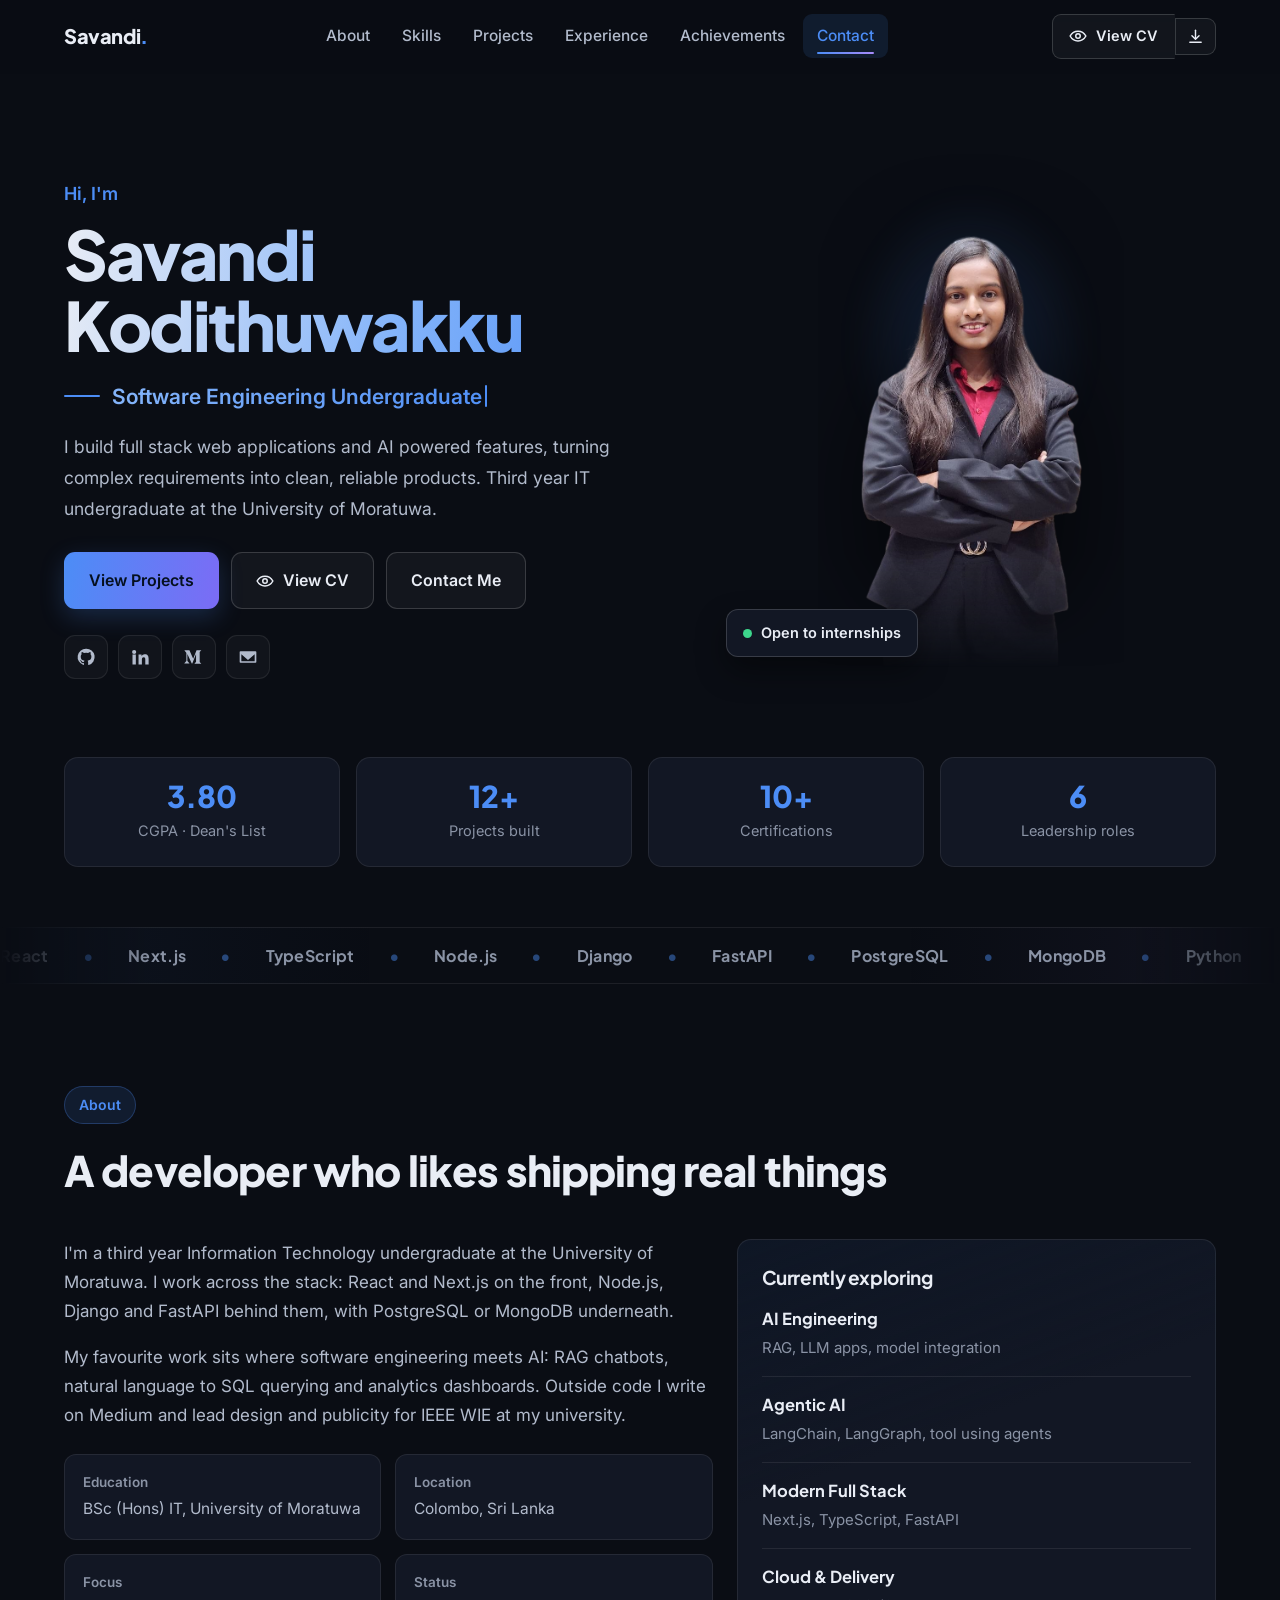
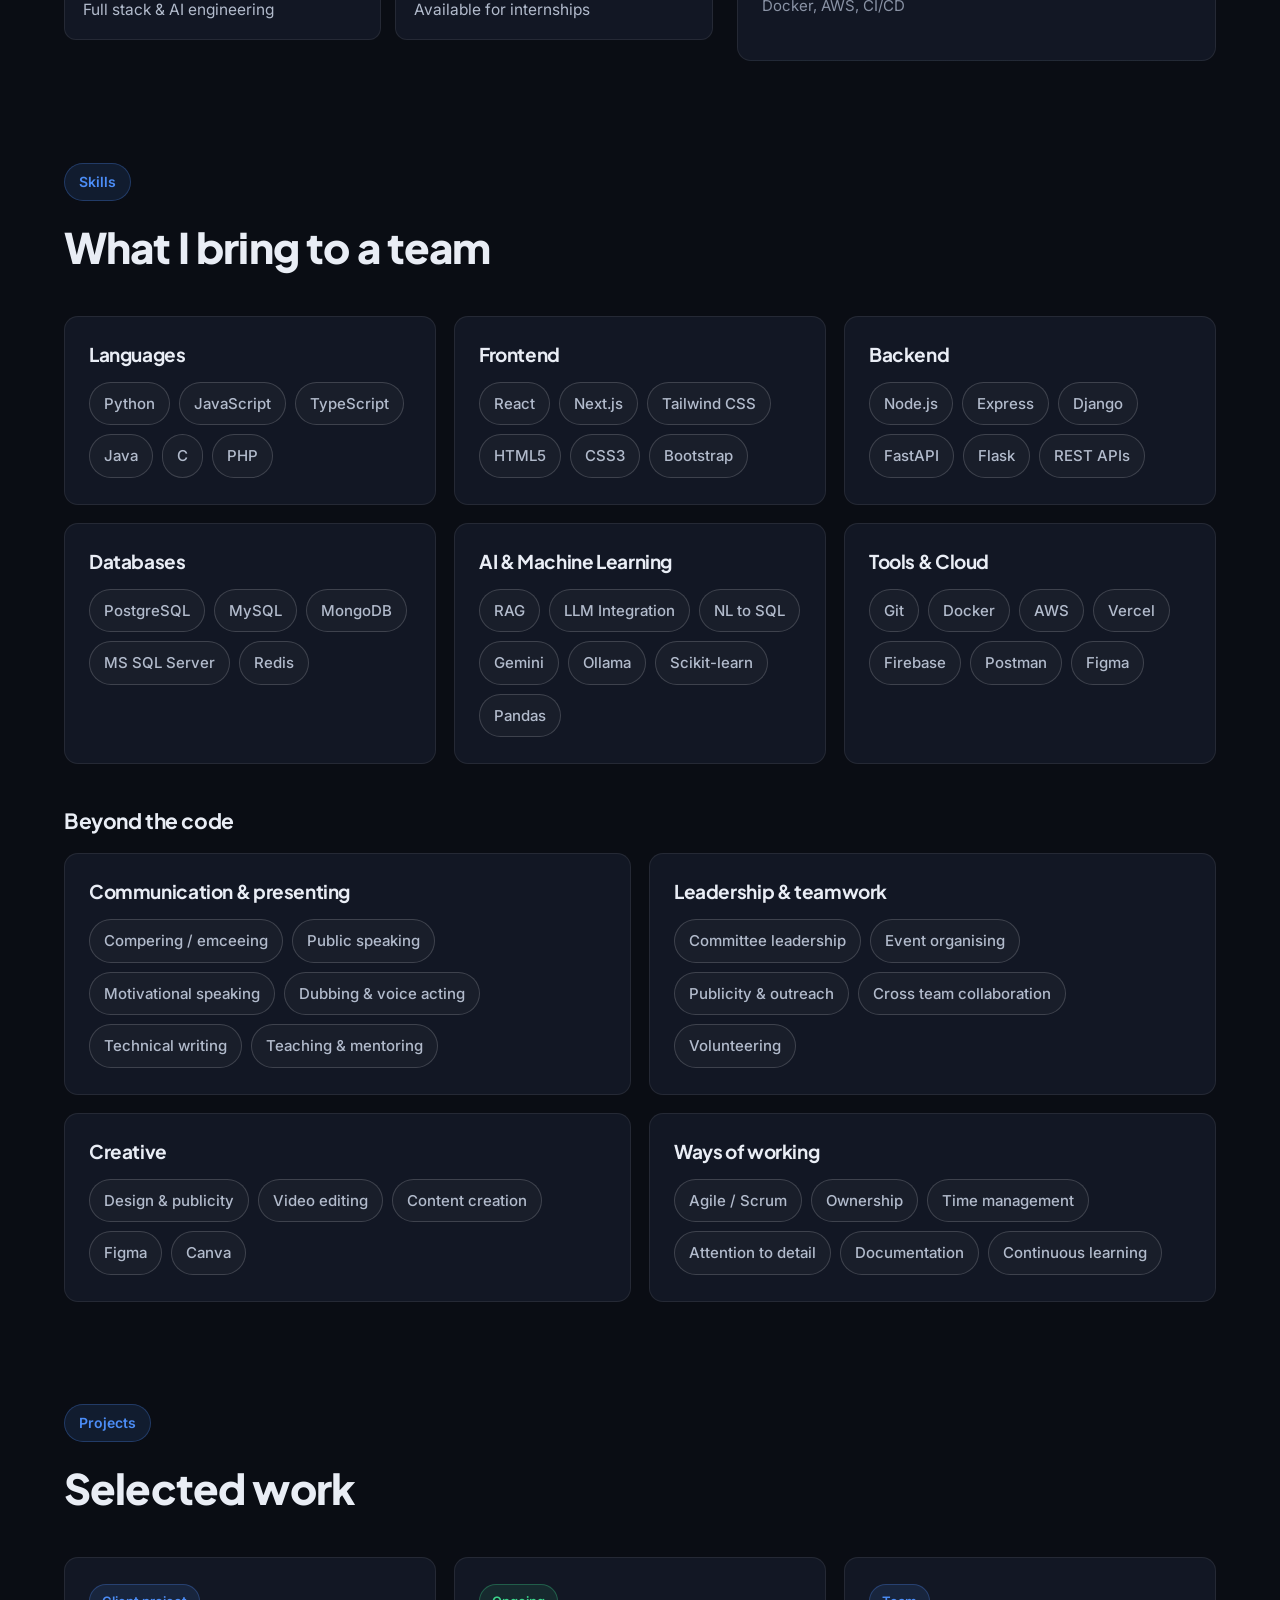
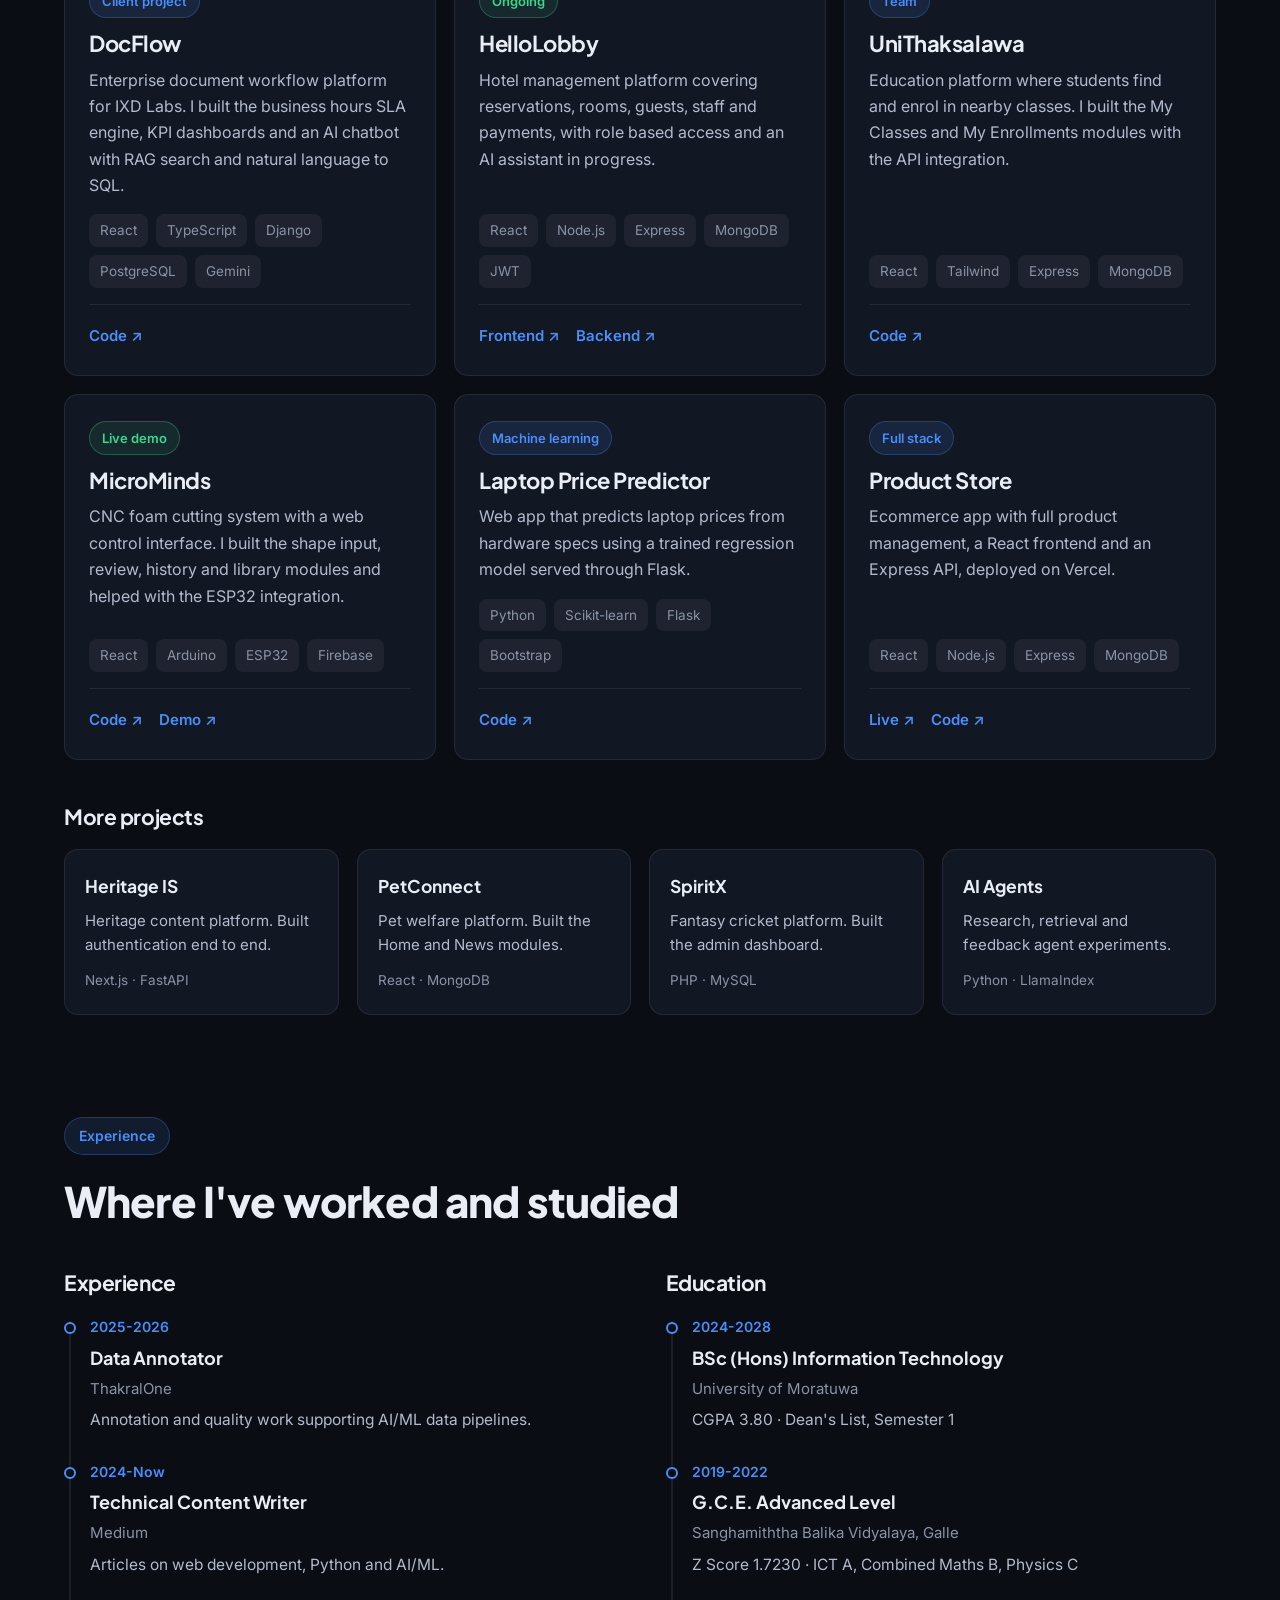
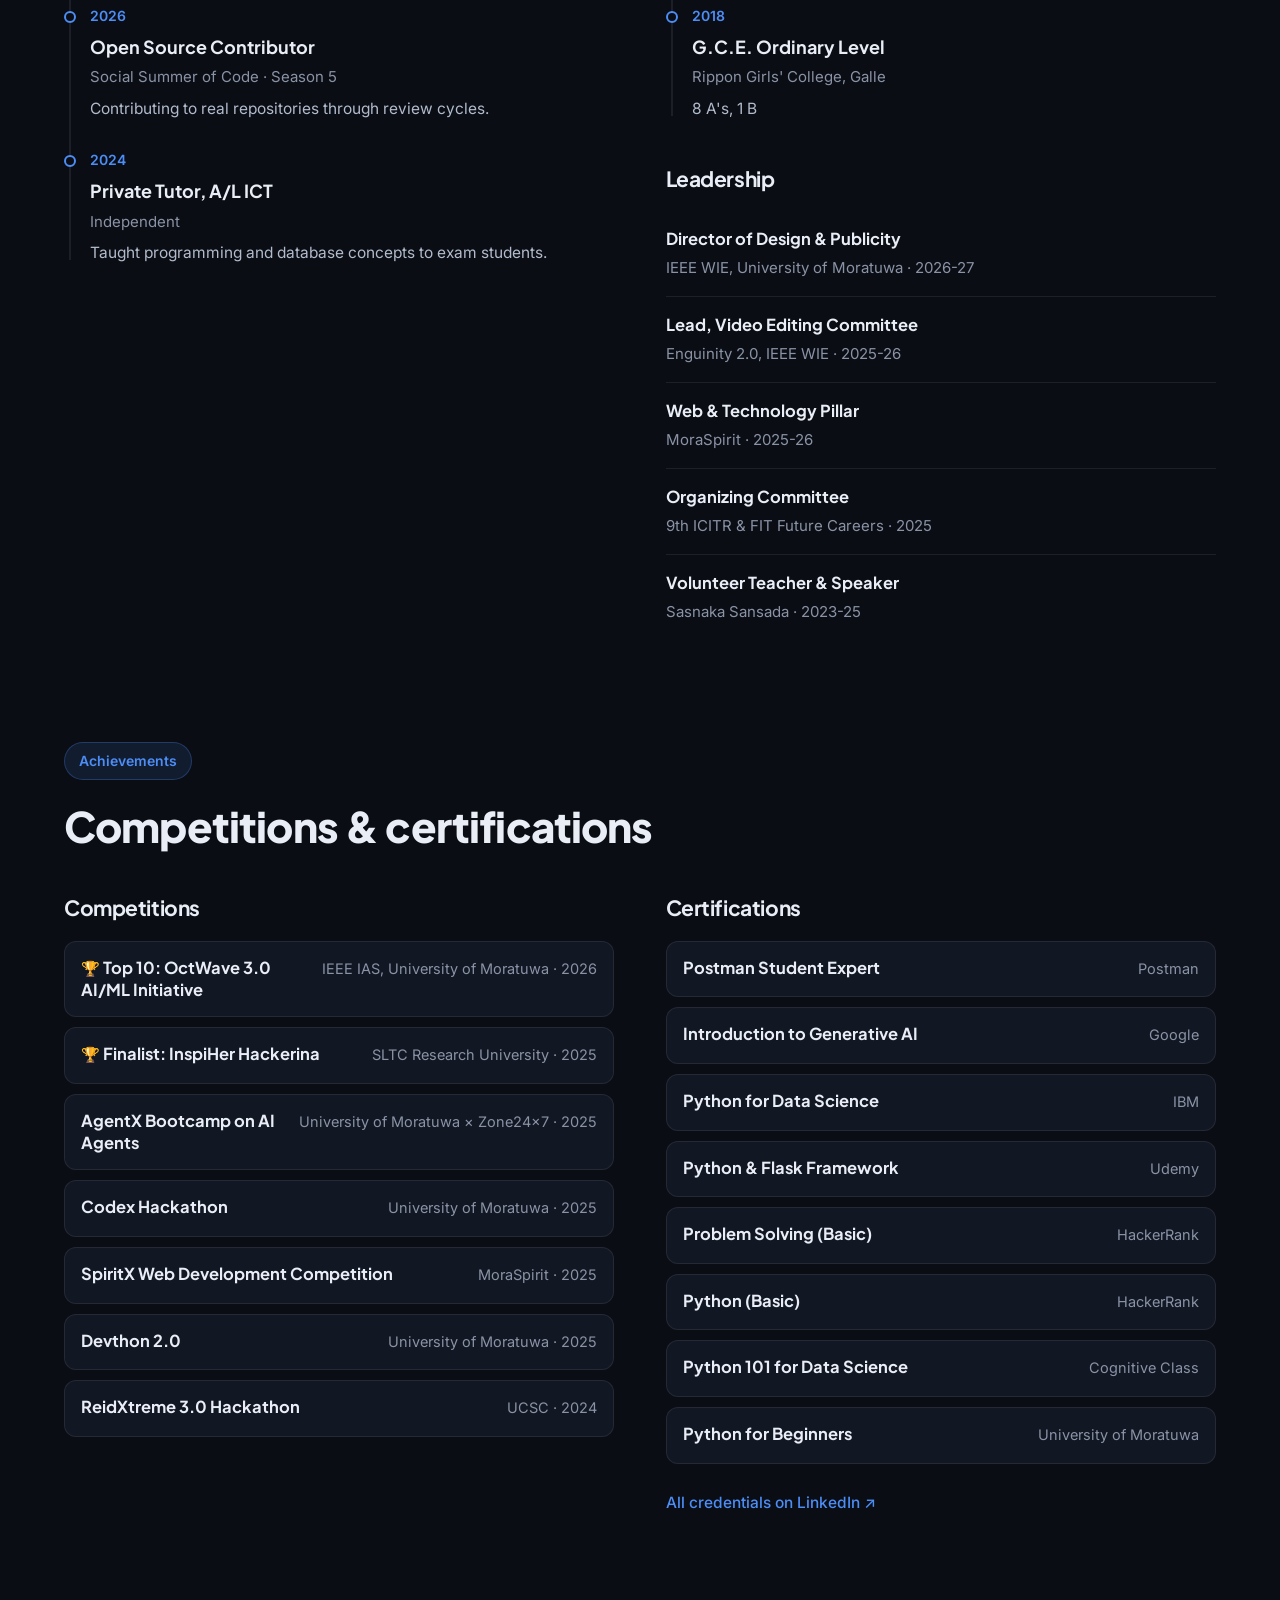
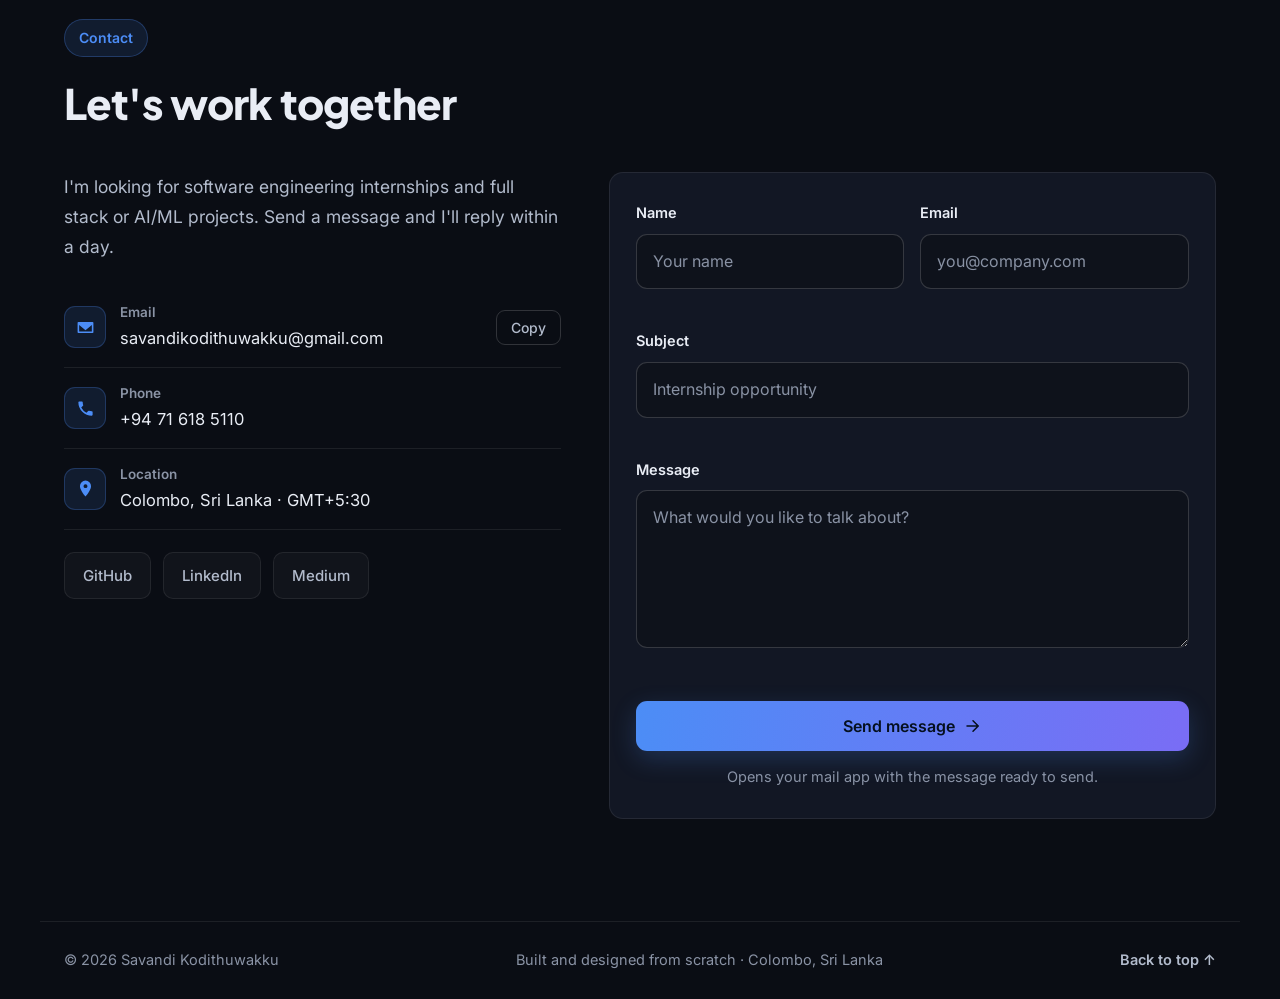
==== index.html @ d3e87c70 "Send contact form messages directly to inbox via Web3Forms" ====
<!DOCTYPE html>
<html lang="en">
<head>
<meta charset="utf-8" />
<meta name="viewport" content="width=device-width, initial-scale=1" />
<title>Savandi Kodithuwakku | Software Engineer</title>
<meta name="description" content="Savandi Kodithuwakku, IT undergraduate at the University of Moratuwa. Full stack developer working with React, Node.js, Django and AI powered features." />
<meta name="author" content="Savandi Kodithuwakku" />
<meta property="og:title" content="Savandi Kodithuwakku | Software Engineer" />
<meta property="og:description" content="Full stack development · AI assisted systems · University of Moratuwa" />
<meta property="og:type" content="website" />
<meta name="theme-color" content="#0A0D14" />
<link rel="preconnect" href="https://fonts.googleapis.com">
<link rel="preconnect" href="https://fonts.gstatic.com" crossorigin>
<link href="https://fonts.googleapis.com/css2?family=Inter:wght@400;500;600&family=Plus+Jakarta+Sans:wght@600;700;800&display=swap" rel="stylesheet">
<link rel="stylesheet" href="css/style.css?v=3" />
<link rel="icon" href="data:image/svg+xml,%3Csvg xmlns='http://www.w3.org/2000/svg' viewBox='0 0 64 64'%3E%3Crect width='64' height='64' rx='14' fill='%230A0D14'/%3E%3Ctext x='32' y='43' font-family='Verdana' font-size='28' font-weight='bold' fill='%234C8DF6' text-anchor='middle'%3ES%3C/text%3E%3C/svg%3E" />
</head>
<body>

<a class="skip" href="#main">Skip to content</a>

<!-- ================= HEADER ================= -->
<header class="nav" id="nav">
  <div class="nav__inner">
    <a class="logo" href="#home">Savandi<span>.</span></a>

    <nav class="nav__links" id="nav-links" aria-label="Main">
      <a href="#about">About</a>
      <a href="#skills">Skills</a>
      <a href="#projects">Projects</a>
      <a href="#experience">Experience</a>
      <a href="#achievements">Achievements</a>
      <a href="#contact">Contact</a>
      <a class="nav__cv" href="assets/Savandi_Kodithuwakku_CV.pdf" target="_blank" rel="noopener">View CV</a>
      <a class="nav__cv" href="assets/Savandi_Kodithuwakku_CV.pdf" download>Download CV</a>
    </nav>

    <div class="nav__right">
      <div class="cvgroup cvgroup--sm">
        <a class="btn btn--sm cvgroup__view" href="assets/Savandi_Kodithuwakku_CV.pdf" target="_blank" rel="noopener">
          <svg viewBox="0 0 24 24" aria-hidden="true"><path d="M1.5 12S5 5.5 12 5.5 22.5 12 22.5 12 19 18.5 12 18.5 1.5 12 1.5 12Z"/><circle cx="12" cy="12" r="3"/></svg>
          View CV
        </a>
        <a class="btn btn--sm cvgroup__dl" href="assets/Savandi_Kodithuwakku_CV.pdf" download aria-label="Download CV">
          <svg viewBox="0 0 24 24" aria-hidden="true"><path d="M12 3v12"/><path d="m7 11 5 5 5-5"/><path d="M4 20h16"/></svg>
        </a>
      </div>
      <button class="burger" id="burger" type="button" aria-label="Open menu" aria-expanded="false">
        <span></span><span></span><span></span>
      </button>
    </div>
  </div>
</header>

<main id="main">

<!-- ================= HERO ================= -->
<section class="hero" id="home">
  <div class="hero__text">
    <p class="hero__hi">Hi, I'm</p>
    <h1 class="hero__name gradtext">Savandi Kodithuwakku</h1>
    <p class="hero__role">
      <span class="hero__roleline"></span>
      <span class="type" id="type">
        <span class="type__txt" id="type-txt">Software Engineering Undergraduate</span><span class="type__cur" aria-hidden="true"></span>
      </span>
    </p>
    <p class="hero__lede">
      I build full stack web applications and AI powered features, turning complex
      requirements into clean, reliable products. Third year IT undergraduate at the
      University of Moratuwa.
    </p>

    <div class="hero__cta">
      <a class="btn btn--primary" href="#projects">View Projects</a>
      <a class="btn" href="assets/Savandi_Kodithuwakku_CV.pdf" target="_blank" rel="noopener">
        <svg viewBox="0 0 24 24" aria-hidden="true"><path d="M1.5 12S5 5.5 12 5.5 22.5 12 22.5 12 19 18.5 12 18.5 1.5 12 1.5 12Z"/><circle cx="12" cy="12" r="3"/></svg>
        View CV
      </a>
      <a class="btn" href="#contact">Contact Me</a>
    </div>

    <div class="hero__social">
      <a href="https://github.com/savandikodithuwakku" target="_blank" rel="noopener" aria-label="GitHub">
        <svg viewBox="0 0 24 24" aria-hidden="true"><path d="M12 2A10 10 0 0 0 8.84 21.5c.5.09.68-.22.68-.48v-1.7C6.73 19.91 6.14 18 6.14 18a2.7 2.7 0 0 0-1.13-1.49c-.92-.63.07-.62.07-.62a2.14 2.14 0 0 1 1.56 1.05 2.17 2.17 0 0 0 2.96.85 2.18 2.18 0 0 1 .65-1.37c-2.22-.25-4.55-1.11-4.55-4.94a3.87 3.87 0 0 1 1.03-2.68 3.6 3.6 0 0 1 .1-2.65s.84-.27 2.75 1.02a9.4 9.4 0 0 1 5 0c1.91-1.29 2.75-1.02 2.75-1.02a3.6 3.6 0 0 1 .1 2.65 3.87 3.87 0 0 1 1.03 2.68c0 3.84-2.34 4.69-4.57 4.94a2.43 2.43 0 0 1 .69 1.88v2.79c0 .27.18.58.69.48A10 10 0 0 0 12 2Z"/></svg>
      </a>
      <a href="https://www.linkedin.com/in/savandi-kodithuwakku/" target="_blank" rel="noopener" aria-label="LinkedIn">
        <svg viewBox="0 0 24 24" aria-hidden="true"><path d="M4.98 3.5a2.5 2.5 0 1 1 0 5 2.5 2.5 0 0 1 0-5ZM3 9h4v12H3V9Zm7 0h3.8v1.7h.05a4.2 4.2 0 0 1 3.75-2c4 0 4.75 2.5 4.75 5.8V21h-4v-5.6c0-1.35-.03-3.1-1.9-3.1s-2.2 1.47-2.2 3v5.7h-4V9Z"/></svg>
      </a>
      <a href="https://medium.com/@savandikodithuwakku" target="_blank" rel="noopener" aria-label="Medium">
        <svg viewBox="0 0 24 24" aria-hidden="true"><path d="M2.8 7.3a.9.9 0 0 0-.3-.76L.6 4.3v-.3h5.9l4.55 10 4-10H20.6v.3l-1.6 1.54a.47.47 0 0 0-.18.45v11.42a.47.47 0 0 0 .18.45l1.57 1.54v.3h-7.9v-.3l1.63-1.58c.16-.16.16-.2.16-.45V8.4l-4.53 11.5h-.6L4.04 8.4v7.7c-.05.34.07.68.3.92l2.12 2.57v.3H.44v-.3l2.12-2.57c.24-.24.34-.58.28-.92V7.3Z"/></svg>
      </a>
      <a href="mailto:savandikodithuwakku@gmail.com" aria-label="Email">
        <svg viewBox="0 0 24 24" aria-hidden="true"><path d="M3 5h18a1 1 0 0 1 1 1v12a1 1 0 0 1-1 1H3a1 1 0 0 1-1-1V6a1 1 0 0 1 1-1Zm9 8.2L4.6 7H19.4L12 13.2Zm0 2.3L4 8.8V17h16V8.8l-8 6.7Z"/></svg>
      </a>
    </div>
  </div>

  <div class="hero__photo">
    <div class="photo">
      <div class="photo__glow" aria-hidden="true"></div>
      <img src="assets/savandi.png" alt="Savandi Kodithuwakku" width="721" height="1280" />
    </div>
    <div class="badge">
      <span class="badge__dot"></span>
      Open to internships
    </div>
  </div>
</section>

<div class="stats">
  <div><b>3.80</b><span>CGPA · Dean's List</span></div>
  <div><b>12+</b><span>Projects built</span></div>
  <div><b>10+</b><span>Certifications</span></div>
  <div><b>6</b><span>Leadership roles</span></div>
</div>

<div class="ticker" aria-hidden="true">
  <div class="ticker__track">
    <div class="ticker__group">
        <span>React</span>
        <span>Next.js</span>
        <span>TypeScript</span>
        <span>Node.js</span>
        <span>Django</span>
        <span>FastAPI</span>
        <span>PostgreSQL</span>
        <span>MongoDB</span>
        <span>Python</span>
        <span>Docker</span>
        <span>AWS</span>
        <span>Tailwind CSS</span>
        <span>RAG</span>
        <span>LangChain</span>
        <span>Express</span>
        <span>Git</span>
    </div>
    <div class="ticker__group">
        <span>React</span>
        <span>Next.js</span>
        <span>TypeScript</span>
        <span>Node.js</span>
        <span>Django</span>
        <span>FastAPI</span>
        <span>PostgreSQL</span>
        <span>MongoDB</span>
        <span>Python</span>
        <span>Docker</span>
        <span>AWS</span>
        <span>Tailwind CSS</span>
        <span>RAG</span>
        <span>LangChain</span>
        <span>Express</span>
        <span>Git</span>
    </div>
  </div>
</div>

<!-- ================= ABOUT ================= -->
<section class="section" id="about">
  <header class="head">
    <span class="head__tag">About</span>
    <h2>A developer who likes shipping real things</h2>
  </header>

  <div class="about">
    <div class="about__text">
      <p>
        I'm a third year Information Technology undergraduate at the University of Moratuwa.
        I work across the stack: React and Next.js on the front, Node.js, Django and FastAPI
        behind them, with PostgreSQL or MongoDB underneath.
      </p>
      <p>
        My favourite work sits where software engineering meets AI: RAG chatbots,
        natural language to SQL querying and analytics dashboards. Outside code I write on
        Medium and lead design and publicity for IEEE WIE at my university.
      </p>
      <ul class="facts">
        <li><b>Education</b>BSc (Hons) IT, University of Moratuwa</li>
        <li><b>Location</b>Colombo, Sri Lanka</li>
        <li><b>Focus</b>Full stack &amp; AI engineering</li>
        <li><b>Status</b>Available for internships</li>
      </ul>
    </div>

    <div class="card card--now">
      <h3>Currently exploring</h3>
      <ul class="now">
        <li><b>AI Engineering</b><span>RAG, LLM apps, model integration</span></li>
        <li><b>Agentic AI</b><span>LangChain, LangGraph, tool using agents</span></li>
        <li><b>Modern Full Stack</b><span>Next.js, TypeScript, FastAPI</span></li>
        <li><b>Cloud &amp; Delivery</b><span>Docker, AWS, CI/CD</span></li>
      </ul>
    </div>
  </div>
</section>

<!-- ================= SKILLS ================= -->
<section class="section" id="skills">
  <header class="head">
    <span class="head__tag">Skills</span>
    <h2>What I bring to a team</h2>
  </header>

  <div class="grid grid--3">
    <article class="card">
      <h3>Languages</h3>
      <ul class="pills"><li>Python</li><li>JavaScript</li><li>TypeScript</li><li>Java</li><li>C</li><li>PHP</li></ul>
    </article>
    <article class="card">
      <h3>Frontend</h3>
      <ul class="pills"><li>React</li><li>Next.js</li><li>Tailwind CSS</li><li>HTML5</li><li>CSS3</li><li>Bootstrap</li></ul>
    </article>
    <article class="card">
      <h3>Backend</h3>
      <ul class="pills"><li>Node.js</li><li>Express</li><li>Django</li><li>FastAPI</li><li>Flask</li><li>REST APIs</li></ul>
    </article>
    <article class="card">
      <h3>Databases</h3>
      <ul class="pills"><li>PostgreSQL</li><li>MySQL</li><li>MongoDB</li><li>MS SQL Server</li><li>Redis</li></ul>
    </article>
    <article class="card">
      <h3>AI &amp; Machine Learning</h3>
      <ul class="pills"><li>RAG</li><li>LLM Integration</li><li>NL to SQL</li><li>Gemini</li><li>Ollama</li><li>Scikit-learn</li><li>Pandas</li></ul>
    </article>
    <article class="card">
      <h3>Tools &amp; Cloud</h3>
      <ul class="pills"><li>Git</li><li>Docker</li><li>AWS</li><li>Vercel</li><li>Firebase</li><li>Postman</li><li>Figma</li></ul>
    </article>
  </div>

  <h3 class="subhead">Beyond the code</h3>

  <div class="grid grid--2">
    <article class="card">
      <h3>Communication &amp; presenting</h3>
      <ul class="pills"><li>Compering / emceeing</li><li>Public speaking</li><li>Motivational speaking</li><li>Dubbing &amp; voice acting</li><li>Technical writing</li><li>Teaching &amp; mentoring</li></ul>
    </article>
    <article class="card">
      <h3>Leadership &amp; teamwork</h3>
      <ul class="pills"><li>Committee leadership</li><li>Event organising</li><li>Publicity &amp; outreach</li><li>Cross team collaboration</li><li>Volunteering</li></ul>
    </article>
    <article class="card">
      <h3>Creative</h3>
      <ul class="pills"><li>Design &amp; publicity</li><li>Video editing</li><li>Content creation</li><li>Figma</li><li>Canva</li></ul>
    </article>
    <article class="card">
      <h3>Ways of working</h3>
      <ul class="pills"><li>Agile / Scrum</li><li>Ownership</li><li>Time management</li><li>Attention to detail</li><li>Documentation</li><li>Continuous learning</li></ul>
    </article>
  </div>
</section>

<!-- ================= PROJECTS ================= -->
<section class="section" id="projects">
  <header class="head">
    <span class="head__tag">Projects</span>
    <h2>Selected work</h2>
  </header>

  <div class="grid grid--3">

    <article class="proj">
      <div class="proj__top">
        <span class="proj__badge">Client project</span>
        <h3>DocFlow</h3>
        <p>Enterprise document workflow platform for IXD Labs. I built the business hours SLA engine, KPI dashboards and an AI chatbot with RAG search and natural language to SQL.</p>
      </div>
      <ul class="tags"><li>React</li><li>TypeScript</li><li>Django</li><li>PostgreSQL</li><li>Gemini</li></ul>
      <div class="proj__links">
        <a href="https://github.com/CodeCraft-Software-Project-46/DOC-Flow-Frontend-React" target="_blank" rel="noopener">Code ↗</a>
      </div>
    </article>

    <article class="proj">
      <div class="proj__top">
        <span class="proj__badge proj__badge--live">Ongoing</span>
        <h3>HelloLobby</h3>
        <p>Hotel management platform covering reservations, rooms, guests, staff and payments, with role based access and an AI assistant in progress.</p>
      </div>
      <ul class="tags"><li>React</li><li>Node.js</li><li>Express</li><li>MongoDB</li><li>JWT</li></ul>
      <div class="proj__links">
        <a href="https://github.com/savandikodithuwakku/Hello-Lobby-Hotel-Management-System-Frontend" target="_blank" rel="noopener">Frontend ↗</a>
        <a href="https://github.com/savandikodithuwakku/Hello-Lobby-Hotel-Management-System-Backend" target="_blank" rel="noopener">Backend ↗</a>
      </div>
    </article>

    <article class="proj">
      <div class="proj__top">
        <span class="proj__badge">Team</span>
        <h3>UniThaksalawa</h3>
        <p>Education platform where students find and enrol in nearby classes. I built the My Classes and My Enrollments modules with the API integration.</p>
      </div>
      <ul class="tags"><li>React</li><li>Tailwind</li><li>Express</li><li>MongoDB</li></ul>
      <div class="proj__links">
        <a href="https://github.com/Lumos-Solution/uni-thaksalawa-frontend" target="_blank" rel="noopener">Code ↗</a>
      </div>
    </article>

    <article class="proj">
      <div class="proj__top">
        <span class="proj__badge proj__badge--live">Live demo</span>
        <h3>MicroMinds</h3>
        <p>CNC foam cutting system with a web control interface. I built the shape input, review, history and library modules and helped with the ESP32 integration.</p>
      </div>
      <ul class="tags"><li>React</li><li>Arduino</li><li>ESP32</li><li>Firebase</li></ul>
      <div class="proj__links">
        <a href="https://github.com/Micro-Minds/foam-cutter-frontend" target="_blank" rel="noopener">Code ↗</a>
        <a href="https://cnc-foam-cutter.web.app/signin" target="_blank" rel="noopener">Demo ↗</a>
      </div>
    </article>

    <article class="proj">
      <div class="proj__top">
        <span class="proj__badge">Machine learning</span>
        <h3>Laptop Price Predictor</h3>
        <p>Web app that predicts laptop prices from hardware specs using a trained regression model served through Flask.</p>
      </div>
      <ul class="tags"><li>Python</li><li>Scikit-learn</li><li>Flask</li><li>Bootstrap</li></ul>
      <div class="proj__links">
        <a href="https://github.com/savandikodithuwakku/Laptop-price-predictor" target="_blank" rel="noopener">Code ↗</a>
      </div>
    </article>

    <article class="proj">
      <div class="proj__top">
        <span class="proj__badge">Full stack</span>
        <h3>Product Store</h3>
        <p>Ecommerce app with full product management, a React frontend and an Express API, deployed on Vercel.</p>
      </div>
      <ul class="tags"><li>React</li><li>Node.js</li><li>Express</li><li>MongoDB</li></ul>
      <div class="proj__links">
        <a href="https://product-store-frontend-ruddy.vercel.app" target="_blank" rel="noopener">Live ↗</a>
        <a href="https://github.com/savandikodithuwakku/Product-Store-Frontend" target="_blank" rel="noopener">Code ↗</a>
      </div>
    </article>

  </div>

  <h3 class="subhead">More projects</h3>
  <div class="grid grid--4">
    <a class="mini" href="https://github.com/orgs/FOA-Project/repositories" target="_blank" rel="noopener">
      <b>Heritage IS</b><span>Heritage content platform. Built authentication end to end.</span><i>Next.js · FastAPI</i>
    </a>
    <a class="mini" href="https://github.com/Pet-connect-website/pet-connect-frontend" target="_blank" rel="noopener">
      <b>PetConnect</b><span>Pet welfare platform. Built the Home and News modules.</span><i>React · MongoDB</i>
    </a>
    <a class="mini" href="https://github.com/orgs/ByteShiftTeam/repositories" target="_blank" rel="noopener">
      <b>SpiritX</b><span>Fantasy cricket platform. Built the admin dashboard.</span><i>PHP · MySQL</i>
    </a>
    <a class="mini" href="https://github.com/savandikodithuwakku?tab=repositories&amp;q=agent" target="_blank" rel="noopener">
      <b>AI Agents</b><span>Research, retrieval and feedback agent experiments.</span><i>Python · LlamaIndex</i>
    </a>
  </div>
</section>

<!-- ================= EXPERIENCE ================= -->
<section class="section" id="experience">
  <header class="head">
    <span class="head__tag">Experience</span>
    <h2>Where I've worked and studied</h2>
  </header>

  <div class="two">
    <div>
      <h3 class="subhead subhead--flush">Experience</h3>
      <ol class="time">
        <li>
          <span class="time__yr">2025-2026</span>
          <b>Data Annotator</b>
          <i>ThakralOne</i>
          <p>Annotation and quality work supporting AI/ML data pipelines.</p>
        </li>
        <li>
          <span class="time__yr">2024-Now</span>
          <b>Technical Content Writer</b>
          <i>Medium</i>
          <p>Articles on web development, Python and AI/ML.</p>
        </li>
        <li>
          <span class="time__yr">2026</span>
          <b>Open Source Contributor</b>
          <i>Social Summer of Code · Season 5</i>
          <p>Contributing to real repositories through review cycles.</p>
        </li>
        <li>
          <span class="time__yr">2024</span>
          <b>Private Tutor, A/L ICT</b>
          <i>Independent</i>
          <p>Taught programming and database concepts to exam students.</p>
        </li>
      </ol>
    </div>

    <div>
      <h3 class="subhead subhead--flush">Education</h3>
      <ol class="time">
        <li>
          <span class="time__yr">2024-2028</span>
          <b>BSc (Hons) Information Technology</b>
          <i>University of Moratuwa</i>
          <p>CGPA 3.80 · Dean's List, Semester 1</p>
        </li>
        <li>
          <span class="time__yr">2019-2022</span>
          <b>G.C.E. Advanced Level</b>
          <i>Sanghamiththa Balika Vidyalaya, Galle</i>
          <p>Z Score 1.7230 · ICT A, Combined Maths B, Physics C</p>
        </li>
        <li>
          <span class="time__yr">2018</span>
          <b>G.C.E. Ordinary Level</b>
          <i>Rippon Girls' College, Galle</i>
          <p>8 A's, 1 B</p>
        </li>
      </ol>

      <h3 class="subhead">Leadership</h3>
      <ul class="lead-list">
        <li><b>Director of Design &amp; Publicity</b><span>IEEE WIE, University of Moratuwa · 2026-27</span></li>
        <li><b>Lead, Video Editing Committee</b><span>Enguinity 2.0, IEEE WIE · 2025-26</span></li>
        <li><b>Web &amp; Technology Pillar</b><span>MoraSpirit · 2025-26</span></li>
        <li><b>Organizing Committee</b><span>9th ICITR &amp; FIT Future Careers · 2025</span></li>
        <li><b>Volunteer Teacher &amp; Speaker</b><span>Sasnaka Sansada · 2023-25</span></li>
      </ul>
    </div>
  </div>
</section>

<!-- ================= ACHIEVEMENTS ================= -->
<section class="section" id="achievements">
  <header class="head">
    <span class="head__tag">Achievements</span>
    <h2>Competitions &amp; certifications</h2>
  </header>

  <div class="two">
    <div>
      <h3 class="subhead subhead--flush">Competitions</h3>
      <ul class="awards">
        <li class="awards--win"><b>Top 10: OctWave 3.0 AI/ML Initiative</b><span>IEEE IAS, University of Moratuwa · 2026</span></li>
        <li class="awards--win"><b>Finalist: InspiHer Hackerina</b><span>SLTC Research University · 2025</span></li>
        <li><b>AgentX Bootcamp on AI Agents</b><span>University of Moratuwa × Zone24x7 · 2025</span></li>
        <li><b>Codex Hackathon</b><span>University of Moratuwa · 2025</span></li>
        <li><b>SpiritX Web Development Competition</b><span>MoraSpirit · 2025</span></li>
        <li><b>Devthon 2.0</b><span>University of Moratuwa · 2025</span></li>
        <li><b>ReidXtreme 3.0 Hackathon</b><span>UCSC · 2024</span></li>
      </ul>
    </div>

    <div>
      <h3 class="subhead subhead--flush">Certifications</h3>
      <ul class="certs">
        <li class="certs--pin"><b>Postman Student Expert</b><span>Postman</span></li>
        <li><b>Introduction to Generative AI</b><span>Google</span></li>
        <li><b>Python for Data Science</b><span>IBM</span></li>
        <li><b>Python &amp; Flask Framework</b><span>Udemy</span></li>
        <li><b>Problem Solving (Basic)</b><span>HackerRank</span></li>
        <li><b>Python (Basic)</b><span>HackerRank</span></li>
        <li><b>Python 101 for Data Science</b><span>Cognitive Class</span></li>
        <li><b>Python for Beginners</b><span>University of Moratuwa</span></li>
      </ul>
      <a class="link" href="https://www.linkedin.com/in/savandi-kodithuwakku/details/certifications/" target="_blank" rel="noopener">All credentials on LinkedIn ↗</a>
    </div>
  </div>
</section>

<!-- ================= CONTACT ================= -->
<section class="section" id="contact">
  <header class="head">
    <span class="head__tag">Contact</span>
    <h2>Let's work together</h2>
  </header>

  <div class="contact">
    <div class="contact__side">
      <p class="contact__lede">
        I'm looking for software engineering internships and full stack or AI/ML projects.
        Send a message and I'll reply within a day.
      </p>

      <ul class="contact__list">
        <li>
          <span class="ic" aria-hidden="true">
            <svg viewBox="0 0 24 24"><path d="M3 5h18a1 1 0 0 1 1 1v12a1 1 0 0 1-1 1H3a1 1 0 0 1-1-1V6a1 1 0 0 1 1-1Zm9 8.2L4.6 7H19.4L12 13.2Zm0 2.3L4 8.8V17h16V8.8l-8 6.7Z"/></svg>
          </span>
          <div><b>Email</b><a href="mailto:savandikodithuwakku@gmail.com">savandikodithuwakku@gmail.com</a></div>
          <button class="copy" type="button" data-copy="savandikodithuwakku@gmail.com">Copy</button>
        </li>
        <li>
          <span class="ic" aria-hidden="true">
            <svg viewBox="0 0 24 24"><path d="M6.6 10.8a15.1 15.1 0 0 0 6.6 6.6l2.2-2.2a1 1 0 0 1 1-.25 11.4 11.4 0 0 0 3.6.58 1 1 0 0 1 1 1V20a1 1 0 0 1-1 1A17 17 0 0 1 3 4a1 1 0 0 1 1-1h3.5a1 1 0 0 1 1 1c0 1.25.2 2.46.58 3.6a1 1 0 0 1-.25 1l-2.23 2.2Z"/></svg>
          </span>
          <div><b>Phone</b><a href="tel:+94716185110">+94 71 618 5110</a></div>
        </li>
        <li>
          <span class="ic" aria-hidden="true">
            <svg viewBox="0 0 24 24"><path d="M12 2a7 7 0 0 0-7 7c0 5.25 7 13 7 13s7-7.75 7-13a7 7 0 0 0-7-7Zm0 9.5A2.5 2.5 0 1 1 12 6.5a2.5 2.5 0 0 1 0 5Z"/></svg>
          </span>
          <div><b>Location</b><span>Colombo, Sri Lanka · GMT+5:30</span></div>
        </li>
      </ul>

      <div class="contact__social">
        <a href="https://github.com/savandikodithuwakku" target="_blank" rel="noopener">GitHub</a>
        <a href="https://www.linkedin.com/in/savandi-kodithuwakku/" target="_blank" rel="noopener">LinkedIn</a>
        <a href="https://medium.com/@savandikodithuwakku" target="_blank" rel="noopener">Medium</a>
      </div>
    </div>

    <form class="form card" id="contact-form" novalidate>
      <div class="row">
        <div class="field">
          <label for="cf-name">Name</label>
          <input id="cf-name" name="name" type="text" autocomplete="name" placeholder="Your name" required />
          <small class="err" data-err="name"></small>
        </div>
        <div class="field">
          <label for="cf-email">Email</label>
          <input id="cf-email" name="email" type="email" autocomplete="email" placeholder="you@company.com" required />
          <small class="err" data-err="email"></small>
        </div>
      </div>

      <div class="field">
        <label for="cf-subject">Subject</label>
        <input id="cf-subject" name="subject" type="text" placeholder="Internship opportunity" required />
        <small class="err" data-err="subject"></small>
      </div>

      <div class="field">
        <label for="cf-message">Message</label>
        <textarea id="cf-message" name="message" rows="5" placeholder="What would you like to talk about?" required></textarea>
        <small class="err" data-err="message"></small>
      </div>

      <input type="checkbox" name="botcheck" class="hp" tabindex="-1" autocomplete="off" aria-hidden="true" />

      <button class="btn btn--primary btn--full" type="submit" id="cf-send">
        Send message
        <svg viewBox="0 0 24 24" aria-hidden="true"><path d="M4 12h14M12 5l7 7-7 7"/></svg>
      </button>

      <p class="form__note" id="cf-status" role="status" aria-live="polite">
        Opens your mail app with the message ready to send.
      </p>
    </form>
  </div>
</section>

</main>

<footer class="footer">
  <p>© 2026 Savandi Kodithuwakku</p>
  <p>Built and designed from scratch · Colombo, Sri Lanka</p>
  <a href="#home" class="footer__top">Back to top ↑</a>
</footer>

<script src="js/main.js?v=3"></script>
</body>
</html>
---- css/style.css ----
/* =========================================================
   Savandi Kodithuwakku portfolio
   Type: Plus Jakarta Sans (headings) · Inter (body)
   ========================================================= */

:root{
  --bg:#0A0D14;
  --bg-2:#0E121B;
  --card:#121724;
  --card-2:#161C2B;
  --border:rgba(255,255,255,.08);
  --border-2:rgba(255,255,255,.16);

  --text:#E9EDF5;      /* headings                    */
  --body:#B2BBCC;      /* running text, 8.6:1 on bg  */
  --muted:#8A93A5;     /* meta text,  5.4:1          */

  --accent:#4C8DF6;
  --accent-2:#84B4FA;
  --accent-soft:rgba(76,141,246,.12);
  --accent-3:#A78BFA;   /* violet, second stop of every animated gradient */
  --accent-4:#7C6BF5;   /* indigo, midpoint on the primary button        */
  --ok:#3DD68C;
  --bad:#F2707A;

  --display:'Plus Jakarta Sans','Inter',system-ui,sans-serif;
  --sans:'Inter',system-ui,-apple-system,'Segoe UI',sans-serif;

  --wrap:1200px;
  --r:14px;
  --ease:cubic-bezier(.22,.61,.36,1);
}

*,*::before,*::after{box-sizing:border-box}
html{scroll-behavior:smooth;scroll-padding-top:88px;-webkit-text-size-adjust:100%;text-size-adjust:100%}
body{
  margin:0;background:var(--bg);color:var(--body);
  font-family:var(--sans);font-size:17px;line-height:1.7;font-weight:400;
  -webkit-font-smoothing:antialiased;overflow-x:hidden;
}
img{max-width:100%;display:block}
a{color:inherit;text-decoration:none}
ul,ol{margin:0;padding:0;list-style:none}
p{margin:0 0 1em}
h1,h2,h3{margin:0;font-family:var(--display);color:var(--text);line-height:1.2;letter-spacing:-.02em;text-wrap:balance}
:focus-visible{outline:2px solid var(--accent);outline-offset:3px;border-radius:6px}
::selection{background:var(--accent);color:#0A0D14}

.skip{position:absolute;left:-9999px;top:12px;background:var(--accent);color:#0A0D14;padding:10px 16px;border-radius:8px;z-index:100}
.skip:focus{left:16px}

/* ---------------- nav ---------------- */
.nav{position:sticky;top:0;z-index:60;background:rgba(10,13,20,.78);-webkit-backdrop-filter:blur(14px);backdrop-filter:blur(14px);border-bottom:1px solid transparent;transition:border-color .3s,background .3s}
.nav.is-stuck{border-color:var(--border);background:rgba(10,13,20,.92)}
.nav__inner{max-width:var(--wrap);margin:0 auto;padding:14px 24px;display:flex;align-items:center;justify-content:space-between;gap:20px}
.logo{font-family:var(--display);font-weight:800;font-size:20px;color:var(--text);letter-spacing:-.02em}
.logo span{color:var(--accent)}
.nav__links{display:flex;gap:4px}
.nav__links a{padding:9px 14px;border-radius:9px;font-size:15.5px;font-weight:500;color:var(--body);transition:color .2s,background .2s}
.nav__links a:hover{color:var(--text);background:rgba(255,255,255,.05)}
.nav__links a.is-active{color:var(--accent);background:var(--accent-soft)}
.nav__right{display:flex;align-items:center;gap:12px}

.burger{display:none;width:42px;height:38px;border:1px solid var(--border-2);border-radius:10px;background:none;cursor:pointer;position:relative}
.burger span{position:absolute;left:11px;width:18px;height:2px;border-radius:2px;background:var(--text);transition:transform .3s var(--ease),opacity .2s}
.burger span:nth-child(1){top:12px}
.burger span:nth-child(2){top:18px}
.burger span:nth-child(3){top:24px}
.burger[aria-expanded="true"] span:nth-child(1){transform:translateY(6px) rotate(45deg)}
.burger[aria-expanded="true"] span:nth-child(2){opacity:0}
.burger[aria-expanded="true"] span:nth-child(3){transform:translateY(-6px) rotate(-45deg)}

@media(max-width:900px){
  .burger{display:block}
  .nav__links{
    position:fixed;inset:67px 0 auto 0;flex-direction:column;gap:2px;
    background:var(--bg-2);border-bottom:1px solid var(--border);padding:14px 24px 22px;
    transform:translateY(-130%);transition:transform .38s var(--ease);
  }
  .nav__links.is-open{transform:translateY(0)}
  .nav__links a{padding:14px 12px;font-size:17px}
}

/* ---------------- buttons ---------------- */
.btn{
  display:inline-flex;align-items:center;justify-content:center;gap:9px;
  padding:14px 24px;border-radius:11px;border:1px solid var(--border-2);
  font-family:var(--sans);font-size:16px;font-weight:600;color:var(--text);
  background:rgba(255,255,255,.04);cursor:pointer;
  transition:transform .22s var(--ease),background .22s,border-color .22s,box-shadow .22s;
}
.btn svg{width:18px;height:18px;fill:none;stroke:currentColor;stroke-width:2;stroke-linecap:round;stroke-linejoin:round}
.btn:hover{transform:translateY(-2px);background:rgba(255,255,255,.08);border-color:var(--border-2)}
.btn--primary{background:var(--accent);border-color:var(--accent);color:#05101F;box-shadow:0 8px 24px rgba(76,141,246,.22)}
.btn--primary:hover{background:var(--accent-2);border-color:var(--accent-2);box-shadow:0 12px 30px rgba(76,141,246,.3)}
.btn--sm{padding:9px 16px;font-size:14.5px;border-radius:9px}
.btn--full{width:100%;margin-top:4px}
@media(max-width:900px){.nav__right .cvgroup--sm{display:none}}

/* CV view + download pair in the header */
.cvgroup{display:inline-flex;align-items:center;gap:0}
.cvgroup .btn{transform:none}
.cvgroup .btn:hover{transform:translateY(-2px)}
.cvgroup__view{border-top-right-radius:0;border-bottom-right-radius:0;border-right-color:transparent}
.cvgroup__dl{border-top-left-radius:0;border-bottom-left-radius:0;padding-left:11px;padding-right:11px}
.cvgroup__dl svg{width:17px;height:17px}

/* CV links inside the mobile menu only */
.nav__cv{display:none}
@media(max-width:900px){
  .nav__cv{display:block;color:var(--accent)}
  .nav__links .nav__cv:first-of-type{margin-top:6px;border-top:1px solid var(--border);padding-top:16px}
}

.link{display:inline-block;margin-top:16px;color:var(--accent);font-weight:500;font-size:15.5px}
.link:hover{color:var(--accent-2)}

/* ---------------- hero ---------------- */
.hero{
  max-width:var(--wrap);margin:0 auto;padding:clamp(40px,7vw,84px) 24px clamp(30px,5vw,56px);
  display:grid;grid-template-columns:minmax(0,1.1fr) minmax(280px,.9fr);
  gap:clamp(28px,5vw,64px);align-items:center;
}
.hero__hi{color:var(--accent);font-weight:600;font-size:18px;margin:0 0 8px}
.hero__name{font-size:clamp(38px,6vw,68px);font-weight:800;letter-spacing:-.035em;line-height:1.05}
.hero__role{display:flex;align-items:center;gap:12px;margin:14px 0 18px;font-size:clamp(17px,1.7vw,21px);font-weight:600;color:var(--text)}
.hero__roleline{width:36px;height:2px;background:var(--accent);border-radius:2px;flex:0 0 36px}
.hero__lede{max-width:52ch;font-size:17.5px;line-height:1.75;color:var(--body)}
.hero__cta{display:flex;flex-wrap:wrap;gap:12px;margin:28px 0 26px}
.hero__social{display:flex;gap:10px}
.hero__social a{
  display:grid;place-items:center;width:44px;height:44px;border-radius:11px;
  border:1px solid var(--border);background:rgba(255,255,255,.03);color:var(--body);
  transition:color .2s,border-color .2s,transform .2s var(--ease),background .2s;
}
.hero__social svg{width:20px;height:20px;fill:currentColor}
.hero__social a:hover{color:var(--accent);border-color:var(--accent);background:var(--accent-soft);transform:translateY(-2px)}

.hero__photo{position:relative;display:flex;flex-direction:column;align-items:center;justify-content:center;height:100%}
/* width is capped by viewport height too, so the portrait stays the same visual
   height as the intro column instead of overflowing it on short screens */
.photo{position:relative;width:100%;max-width:min(360px,34vh);transform:translateY(-28px)}
.photo__glow{
  position:absolute;left:50%;top:4%;transform:translateX(-50%);
  width:100%;aspect-ratio:1/1.25;border-radius:50%;
  background:radial-gradient(closest-side,rgba(76,141,246,.26),rgba(76,141,246,.06) 58%,transparent 76%);
  filter:blur(14px);
}
.photo img{
  position:relative;width:100%;height:auto;
  filter:drop-shadow(0 26px 50px rgba(0,0,0,.55));
  -webkit-mask-image:linear-gradient(180deg,#000 78%,transparent 99%);
  mask-image:linear-gradient(180deg,#000 78%,transparent 99%);
  animation:rise .9s var(--ease) both;
}
@keyframes rise{from{opacity:0;transform:translateY(16px)}to{opacity:1;transform:none}}
.badge{
  position:absolute;bottom:8%;left:0;display:inline-flex;align-items:center;gap:9px;
  padding:11px 16px;border-radius:12px;background:var(--card);border:1px solid var(--border-2);
  font-size:14.5px;font-weight:600;color:var(--text);box-shadow:0 14px 30px rgba(0,0,0,.4);
}
.badge__dot{width:9px;height:9px;border-radius:50%;background:var(--ok);animation:pulse 2.4s infinite}
@keyframes pulse{0%{box-shadow:0 0 0 0 rgba(61,214,140,.5)}70%{box-shadow:0 0 0 9px rgba(61,214,140,0)}100%{box-shadow:0 0 0 0 rgba(61,214,140,0)}}
@media(max-width:920px){
  .hero{grid-template-columns:1fr;text-align:center;padding-top:32px}
  .hero__role,.hero__cta,.hero__social{justify-content:center}
  .hero__lede{margin-inline:auto}
  .hero__photo{order:-1}
  .photo{max-width:290px;transform:none}
  .badge{left:50%;transform:translateX(-50%);bottom:2%}
}

/* ---------------- stats ---------------- */
.stats{
  max-width:var(--wrap);margin:0 auto;padding:0 24px;
  display:grid;grid-template-columns:repeat(4,1fr);gap:16px;
}
.stats>div{background:var(--card);border:1px solid var(--border);border-radius:var(--r);padding:22px 20px;text-align:center}
.stats b{display:block;font-family:var(--display);font-size:30px;font-weight:800;color:var(--accent);line-height:1.1}
.stats span{display:block;margin-top:6px;font-size:14.5px;color:var(--muted)}
@media(max-width:700px){.stats{grid-template-columns:repeat(2,1fr)}}

/* ---------------- sections ---------------- */
.section{max-width:var(--wrap);margin:0 auto;padding:clamp(64px,8vw,104px) 24px 0}
.head{margin-bottom:clamp(28px,4vw,44px)}
.head__tag{
  display:inline-block;margin-bottom:12px;padding:6px 14px;border-radius:999px;
  background:var(--accent-soft);border:1px solid rgba(76,141,246,.28);
  color:var(--accent);font-size:14px;font-weight:600;
}
.head h2{font-size:clamp(28px,3.6vw,42px);font-weight:800}
.subhead{font-family:var(--display);font-size:21px;font-weight:700;color:var(--text);margin:44px 0 20px}
.subhead--flush{margin-top:0}

.grid{display:grid;gap:18px}
.grid--2{grid-template-columns:repeat(2,minmax(0,1fr))}
.grid--3{grid-template-columns:repeat(3,minmax(0,1fr))}
.grid--4{grid-template-columns:repeat(4,minmax(0,1fr))}
@media(max-width:1000px){.grid--3,.grid--4{grid-template-columns:repeat(2,minmax(0,1fr))}}
@media(max-width:620px){.grid--2,.grid--3,.grid--4{grid-template-columns:1fr}}

.card{background:var(--card);border:1px solid var(--border);border-radius:var(--r);padding:26px 24px;transition:border-color .25s,background .25s,transform .25s var(--ease)}
.card h3{font-size:19px;font-weight:700;margin-bottom:16px}

/* ---------------- about ---------------- */
.about{display:grid;grid-template-columns:minmax(0,1.15fr) minmax(280px,.85fr);gap:24px}
@media(max-width:900px){.about{grid-template-columns:1fr}}
.about__text p{max-width:62ch;font-size:17px}
.facts{margin-top:24px;display:grid;grid-template-columns:repeat(2,1fr);gap:14px}
.facts li{background:var(--card);border:1px solid var(--border);border-radius:12px;padding:16px 18px;font-size:15.5px;color:var(--body)}
.facts b{display:block;font-size:13.5px;font-weight:600;color:var(--muted);margin-bottom:3px}
@media(max-width:520px){.facts{grid-template-columns:1fr}}

.card--now{background:linear-gradient(160deg,rgba(76,141,246,.08),var(--card) 45%)}
.now li{padding:14px 0;border-top:1px solid var(--border)}
.now li:first-child{border-top:0;padding-top:0}
.now b{display:block;font-family:var(--display);font-size:16.5px;font-weight:700;color:var(--text)}
.now span{font-size:15px;color:var(--muted)}

/* ---------------- pills ---------------- */
.pills{display:flex;flex-wrap:wrap;gap:9px}
.pills li{
  padding:8px 14px;border-radius:999px;border:1px solid var(--border-2);
  background:rgba(255,255,255,.03);font-size:15px;font-weight:500;color:var(--body);
  transition:color .2s,border-color .2s,background .2s;
}
.pills li:hover{color:var(--accent);border-color:var(--accent);background:var(--accent-soft)}

/* ---------------- projects ---------------- */
.proj{
  display:flex;flex-direction:column;gap:16px;
  background:var(--card);border:1px solid var(--border);border-radius:var(--r);
  padding:26px 24px;transition:transform .25s var(--ease),border-color .25s,background .25s,box-shadow .25s;
}
.proj:hover{transform:translateY(-4px);border-color:rgba(76,141,246,.4);background:var(--card-2);box-shadow:0 18px 40px rgba(0,0,0,.35)}
.proj__top{flex:1}
.proj__badge{
  display:inline-block;margin-bottom:12px;padding:5px 12px;border-radius:999px;
  background:var(--accent-soft);border:1px solid rgba(76,141,246,.28);
  color:var(--accent);font-size:13px;font-weight:600;
}
.proj__badge--live{background:rgba(61,214,140,.1);border-color:rgba(61,214,140,.3);color:var(--ok)}
.proj h3{font-size:22px;font-weight:700;margin-bottom:10px}
.proj p{margin:0;font-size:16px;line-height:1.65;color:var(--body)}
.tags{display:flex;flex-wrap:wrap;gap:8px}
.tags li{padding:5px 11px;border-radius:8px;background:rgba(255,255,255,.05);font-size:13.5px;color:var(--muted)}
.proj__links{display:flex;gap:16px;padding-top:4px;border-top:1px solid var(--border)}
.proj__links a{padding-top:14px;font-size:15px;font-weight:600;color:var(--accent)}
.proj__links a:hover{color:var(--accent-2)}

.mini{
  display:block;background:var(--card);border:1px solid var(--border);border-radius:var(--r);
  padding:22px 20px;transition:transform .25s var(--ease),border-color .25s,background .25s;
}
.mini:hover{transform:translateY(-3px);border-color:rgba(76,141,246,.4);background:var(--card-2)}
.mini b{display:block;font-family:var(--display);font-size:17.5px;font-weight:700;color:var(--text);margin-bottom:7px}
.mini span{display:block;font-size:15px;color:var(--body);line-height:1.6}
.mini i{display:block;margin-top:12px;font-style:normal;font-size:13.5px;color:var(--muted)}

/* ---------------- experience ---------------- */
.two{display:grid;grid-template-columns:repeat(2,minmax(0,1fr));gap:clamp(24px,4vw,56px)}
@media(max-width:900px){.two{grid-template-columns:1fr}}

.time{position:relative;padding-left:26px}
.time::before{content:"";position:absolute;left:5px;top:6px;bottom:6px;width:2px;background:var(--border)}
.time li{position:relative;padding-bottom:26px}
.time li:last-child{padding-bottom:0}
.time li::before{
  content:"";position:absolute;left:-26px;top:7px;width:12px;height:12px;border-radius:50%;
  background:var(--bg);border:2px solid var(--accent);
}
.time__yr{display:block;font-size:14px;font-weight:600;color:var(--accent);margin-bottom:4px}
.time b{display:block;font-family:var(--display);font-size:18px;font-weight:700;color:var(--text)}
.time i{display:block;font-style:normal;font-size:15px;color:var(--muted);margin-top:2px}
.time p{margin:6px 0 0;font-size:15.5px;color:var(--body)}

.lead-list li{padding:14px 0;border-bottom:1px solid var(--border)}
.lead-list li:last-child{border-bottom:0}
.lead-list b{display:block;font-family:var(--display);font-size:16.5px;font-weight:700;color:var(--text)}
.lead-list span{font-size:15px;color:var(--muted)}

/* ---------------- achievements ---------------- */
.awards li,.certs li{
  display:flex;justify-content:space-between;align-items:baseline;gap:16px;
  padding:15px 16px;margin-bottom:10px;border-radius:12px;
  background:var(--card);border:1px solid var(--border);transition:border-color .25s,transform .2s var(--ease)
}
.awards li:hover,.certs li:hover{border-color:rgba(76,141,246,.35);transform:translateX(3px)}
.awards b,.certs b{font-family:var(--display);font-size:16.5px;font-weight:700;color:var(--text);line-height:1.35}
.awards span,.certs span{font-size:14.5px;color:var(--muted);white-space:nowrap}
.awards--win{border-color:rgba(76,141,246,.35);background:linear-gradient(120deg,rgba(76,141,246,.09),var(--card) 60%)}
.awards--win b::before{content:"🏆 ";font-size:15px}
.certs--pin{border-color:rgba(61,214,140,.3);background:linear-gradient(120deg,rgba(61,214,140,.08),var(--card) 60%)}
@media(max-width:520px){
  .awards li,.certs li{flex-direction:column;gap:4px}
  .awards span,.certs span{white-space:normal}
}

/* ---------------- contact ---------------- */
.contact{display:grid;grid-template-columns:minmax(0,.9fr) minmax(320px,1.1fr);gap:clamp(24px,4vw,48px);align-items:start}
@media(max-width:900px){.contact{grid-template-columns:1fr}}
.contact__lede{font-size:17.5px;max-width:46ch;color:var(--body)}
.contact__list{margin:26px 0 22px}
.contact__list li{display:flex;align-items:center;gap:14px;padding:14px 0;border-bottom:1px solid var(--border)}
.ic{display:grid;place-items:center;width:42px;height:42px;flex:0 0 42px;border-radius:11px;background:var(--accent-soft);border:1px solid rgba(76,141,246,.25)}
.ic svg{width:19px;height:19px;fill:var(--accent)}
.contact__list b{display:block;font-size:13.5px;font-weight:600;color:var(--muted)}
.contact__list a,.contact__list div>span{font-size:16.5px;color:var(--text)}
.contact__list a:hover{color:var(--accent)}
.copy{
  margin-left:auto;padding:8px 14px;border-radius:9px;border:1px solid var(--border-2);
  background:none;color:var(--body);font-family:var(--sans);font-size:14px;font-weight:500;cursor:pointer;transition:all .2s;
}
.copy:hover{color:var(--accent);border-color:var(--accent)}
.copy.is-done{color:var(--ok);border-color:rgba(61,214,140,.5)}
.contact__social{display:flex;gap:12px;flex-wrap:wrap}
.contact__social a{padding:10px 18px;border-radius:10px;border:1px solid var(--border);background:rgba(255,255,255,.03);font-size:15px;font-weight:500;transition:all .2s}
.contact__social a:hover{color:var(--accent);border-color:var(--accent);background:var(--accent-soft)}

.form{padding:28px 26px}
.row{display:grid;grid-template-columns:repeat(2,minmax(0,1fr));gap:16px}
@media(max-width:560px){.row{grid-template-columns:1fr}}
.field{margin-bottom:16px}
.field label{display:block;font-size:14.5px;font-weight:600;color:var(--text);margin-bottom:8px}
.field input,.field textarea{
  width:100%;padding:14px 16px;border-radius:11px;
  background:var(--bg-2);border:1px solid var(--border-2);color:var(--text);
  font-family:var(--sans);font-size:16px;line-height:1.6;resize:vertical;
  transition:border-color .2s,box-shadow .2s,background .2s;
}
.field input::placeholder,.field textarea::placeholder{color:#8992A4}
.field input:focus,.field textarea:focus{outline:none;border-color:var(--accent);box-shadow:0 0 0 3px rgba(76,141,246,.15)}
.field.is-bad input,.field.is-bad textarea{border-color:var(--bad)}
.err{display:block;min-height:18px;margin-top:6px;font-size:13.5px;color:var(--bad)}
.form__note{margin:14px 0 0;font-size:14.5px;color:var(--muted);text-align:center}
.form__note.is-ok{color:var(--ok)}
.form__note.is-bad{color:var(--bad)}

/* ---------------- footer ---------------- */
.footer{
  max-width:var(--wrap);margin:clamp(64px,8vw,104px) auto 0;padding:26px 24px;
  border-top:1px solid var(--border);
  display:flex;align-items:center;justify-content:space-between;gap:16px;flex-wrap:wrap;
  font-size:14.5px;color:var(--muted);
}
.footer p{margin:0}
.footer__top{font-weight:600;color:var(--body)}
.footer__top:hover{color:var(--accent)}

/* ---------------- reveal ---------------- */
.reveal{opacity:0;transform:translateY(20px);transition:opacity .6s var(--ease),transform .6s var(--ease)}
.reveal.is-in{opacity:1;transform:none}

@media(prefers-reduced-motion:reduce){
  *{animation:none !important;transition-duration:.01ms !important}
  .reveal{opacity:1;transform:none}
  html{scroll-behavior:auto}
}

/* =========================================================
   MOTION LAYER
   Animated text, ticker, and interactive button effects.
   Everything here is disabled by the reduced-motion block
   at the bottom of this file.
   ========================================================= */

/* ---- gradient text that drifts through the accent range ---- */
.gradtext{
  background:linear-gradient(100deg,
    var(--text) 0%,var(--accent-2) 18%,var(--accent) 32%,
    var(--accent-4) 44%,var(--accent-3) 56%,var(--accent) 70%,var(--text) 92%);
  background-size:320% 100%;
  -webkit-background-clip:text;background-clip:text;
  -webkit-text-fill-color:transparent;color:transparent;
  animation:gradslide 6.5s linear infinite;
}
@keyframes gradslide{0%{background-position:0% 50%}50%{background-position:100% 50%}100%{background-position:0% 50%}}

/* the name needs a little bottom padding so descenders are not clipped */
.hero__name.gradtext{padding-bottom:.06em}

/* ---- typewriter role rotator ---- */
.type{display:inline-flex;align-items:baseline;min-height:1.2em}
.type__txt{
  background:linear-gradient(90deg,var(--accent-2),var(--accent) 55%,var(--accent-3));
  background-size:200% 100%;
  -webkit-background-clip:text;background-clip:text;
  -webkit-text-fill-color:transparent;color:transparent;
  animation:gradslide 6s linear infinite;
}
.type__cur{
  display:inline-block;width:2px;align-self:center;height:1.05em;margin-left:3px;
  background:var(--accent);border-radius:2px;animation:caret 1s steps(1) infinite;
}
@keyframes caret{0%,49%{opacity:1}50%,100%{opacity:0}}

/* ---- scrolling tech ticker ---- */
.ticker{
  margin:clamp(38px,5vw,60px) 0 0;padding:14px 0;
  border-top:1px solid var(--border);border-bottom:1px solid var(--border);
  background:linear-gradient(90deg,rgba(76,141,246,.05),transparent 30%,transparent 70%,rgba(167,139,250,.05));
  overflow:hidden;
  -webkit-mask-image:linear-gradient(90deg,transparent,#000 12%,#000 88%,transparent);
  mask-image:linear-gradient(90deg,transparent,#000 12%,#000 88%,transparent);
}
.ticker__track{display:flex;width:max-content;animation:ticker 34s linear infinite}
.ticker:hover .ticker__track{animation-play-state:paused}
.ticker__group{display:flex;align-items:center;gap:34px;padding-right:34px;flex:0 0 auto}
.ticker__group span{
  font-family:var(--display);font-size:16px;font-weight:700;letter-spacing:.02em;
  color:var(--muted);white-space:nowrap;transition:color .25s;
}
.ticker__group span::after{content:"•";margin-left:34px;color:rgba(76,141,246,.45)}
.ticker__group span:hover{color:var(--accent-2)}
@keyframes ticker{from{transform:translate3d(0,0,0)}to{transform:translate3d(-50%,0,0)}}

/* ---- section tag: soft breathing glow ---- */
.head__tag{position:relative;overflow:hidden}
.head__tag::after{
  content:"";position:absolute;inset:0;
  background:linear-gradient(110deg,transparent 30%,rgba(255,255,255,.35),transparent 70%);
  transform:translateX(-120%);animation:sheen 5s var(--ease) infinite;
}
@keyframes sheen{0%,65%{transform:translateX(-120%)}100%{transform:translateX(120%)}}

/* ---- stat numbers pick up the gradient on hover ---- */
.stats>div{position:relative;overflow:hidden;transition:border-color .25s,transform .25s var(--ease),background .25s}
.stats>div:hover{transform:translateY(-4px);border-color:rgba(76,141,246,.4);background:var(--card-2)}
.stats>div::before{
  content:"";position:absolute;left:0;right:0;top:0;height:2px;
  background:linear-gradient(90deg,var(--accent),var(--accent-3),var(--ok),var(--accent));
  background-size:300% 100%;transform:scaleX(0);transform-origin:left;
  transition:transform .35s var(--ease);animation:gradslide 4s linear infinite;
}
.stats>div:hover::before{transform:scaleX(1)}

/* ---- buttons: light sweep, colour shift, click ripple ---- */
.btn{position:relative;overflow:hidden;isolation:isolate}
.btn::before{                       /* diagonal light sweep on hover */
  content:"";position:absolute;top:0;left:-140%;width:60%;height:100%;z-index:-1;
  background:linear-gradient(100deg,transparent,rgba(255,255,255,.28),transparent);
  transform:skewX(-18deg);transition:left .55s var(--ease);
}
.btn:hover::before{left:150%}
.btn:active{transform:translateY(0) scale(.97)}

/* the primary button animates its own gradient */
.btn--primary{
  background:linear-gradient(100deg,var(--accent),var(--accent-4) 38%,var(--accent-3) 55%,var(--accent-2) 78%,var(--accent));
  background-size:280% 100%;animation:gradslide 7s linear infinite;
  border-color:transparent;
}
.btn--primary:hover{
  background:linear-gradient(100deg,var(--accent),var(--accent-4) 38%,var(--accent-3) 55%,var(--accent-2) 78%,var(--accent));
  background-size:280% 100%;border-color:transparent;
  box-shadow:0 12px 32px rgba(124,107,245,.38);
}
/* outline buttons warm up to the accent */
.btn:not(.btn--primary):hover{color:var(--accent-2);border-color:var(--accent)}

.ripple{
  position:absolute;z-index:-1;border-radius:50%;pointer-events:none;
  background:radial-gradient(closest-side,rgba(255,255,255,.55),rgba(255,255,255,0));
  transform:translate(-50%,-50%) scale(0);animation:ripple .62s var(--ease) forwards;
}
@keyframes ripple{to{transform:translate(-50%,-50%) scale(1);opacity:0}}

/* ---- nav links: underline that grows from the centre ---- */
.nav__links a{position:relative}
.nav__links a::after{
  content:"";position:absolute;left:14px;right:14px;bottom:4px;height:2px;border-radius:2px;
  background:linear-gradient(90deg,var(--accent),var(--accent-3));
  transform:scaleX(0);transition:transform .28s var(--ease);
}
.nav__links a:hover::after,.nav__links a.is-active::after{transform:scaleX(1)}

/* ---- logo dot pulses through the palette ---- */
.logo span{animation:dotcycle 4.5s linear infinite}
@keyframes dotcycle{0%{color:var(--accent)}33%{color:var(--accent-3)}66%{color:var(--ok)}100%{color:var(--accent)}}

/* ---- social + pill hover lift ---- */
.hero__social a::after{
  content:"";position:absolute;inset:-1px;border-radius:inherit;opacity:0;
  background:linear-gradient(135deg,rgba(76,141,246,.35),rgba(167,139,250,.35));
  transition:opacity .25s;z-index:-1;
}
.hero__social a{position:relative;isolation:isolate}
.hero__social a:hover::after{opacity:1}
.pills li{cursor:default}
.pills li:hover{transform:translateY(-2px)}
.pills li{transition:color .2s,border-color .2s,background .2s,transform .2s var(--ease)}

/* ---- animated underline for inline links ---- */
.link,.proj__links a{position:relative}
.link::after,.proj__links a::after{
  content:"";position:absolute;left:0;right:0;bottom:-2px;height:1.5px;
  background:linear-gradient(90deg,var(--accent),var(--accent-3));
  transform:scaleX(0);transform-origin:right;transition:transform .3s var(--ease);
}
.link:hover::after,.proj__links a:hover::after{transform:scaleX(1);transform-origin:left}

@media(prefers-reduced-motion:reduce){
  .gradtext,.type__txt,.btn--primary,.stats>div::before,.logo span,.ticker__track{animation:none !important}
  .gradtext{-webkit-text-fill-color:var(--text);color:var(--text)}
  .type__txt{-webkit-text-fill-color:var(--accent);color:var(--accent)}
  .btn--primary{background:var(--accent)}
  .head__tag::after{display:none}
  .type__cur{display:none}
}

/* ripple hosts need to clip the circle and own their stacking context */
.copy,.contact__social a,.hero__social a{position:relative;overflow:hidden;isolation:isolate}

/* honeypot: hidden from humans, tempting to bots */
.hp{position:absolute!important;left:-9999px!important;width:1px;height:1px;opacity:0;pointer-events:none}
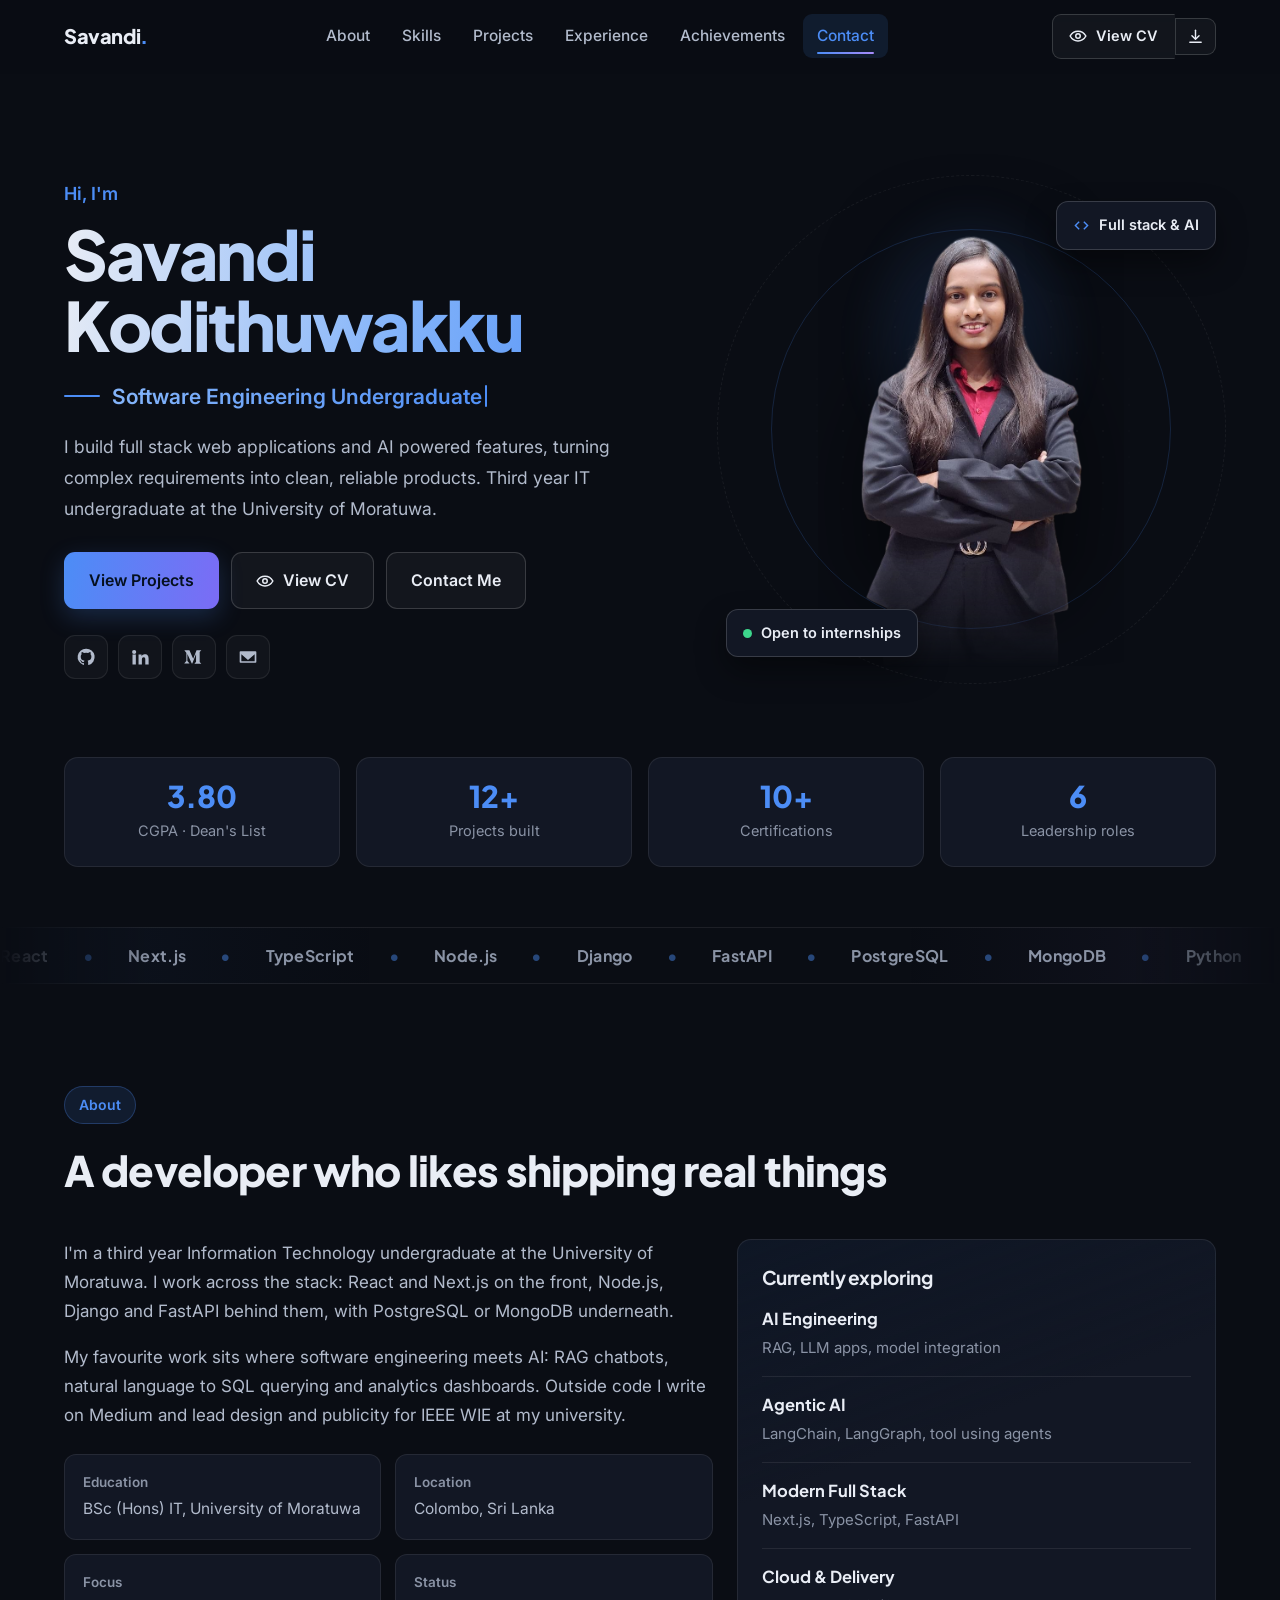
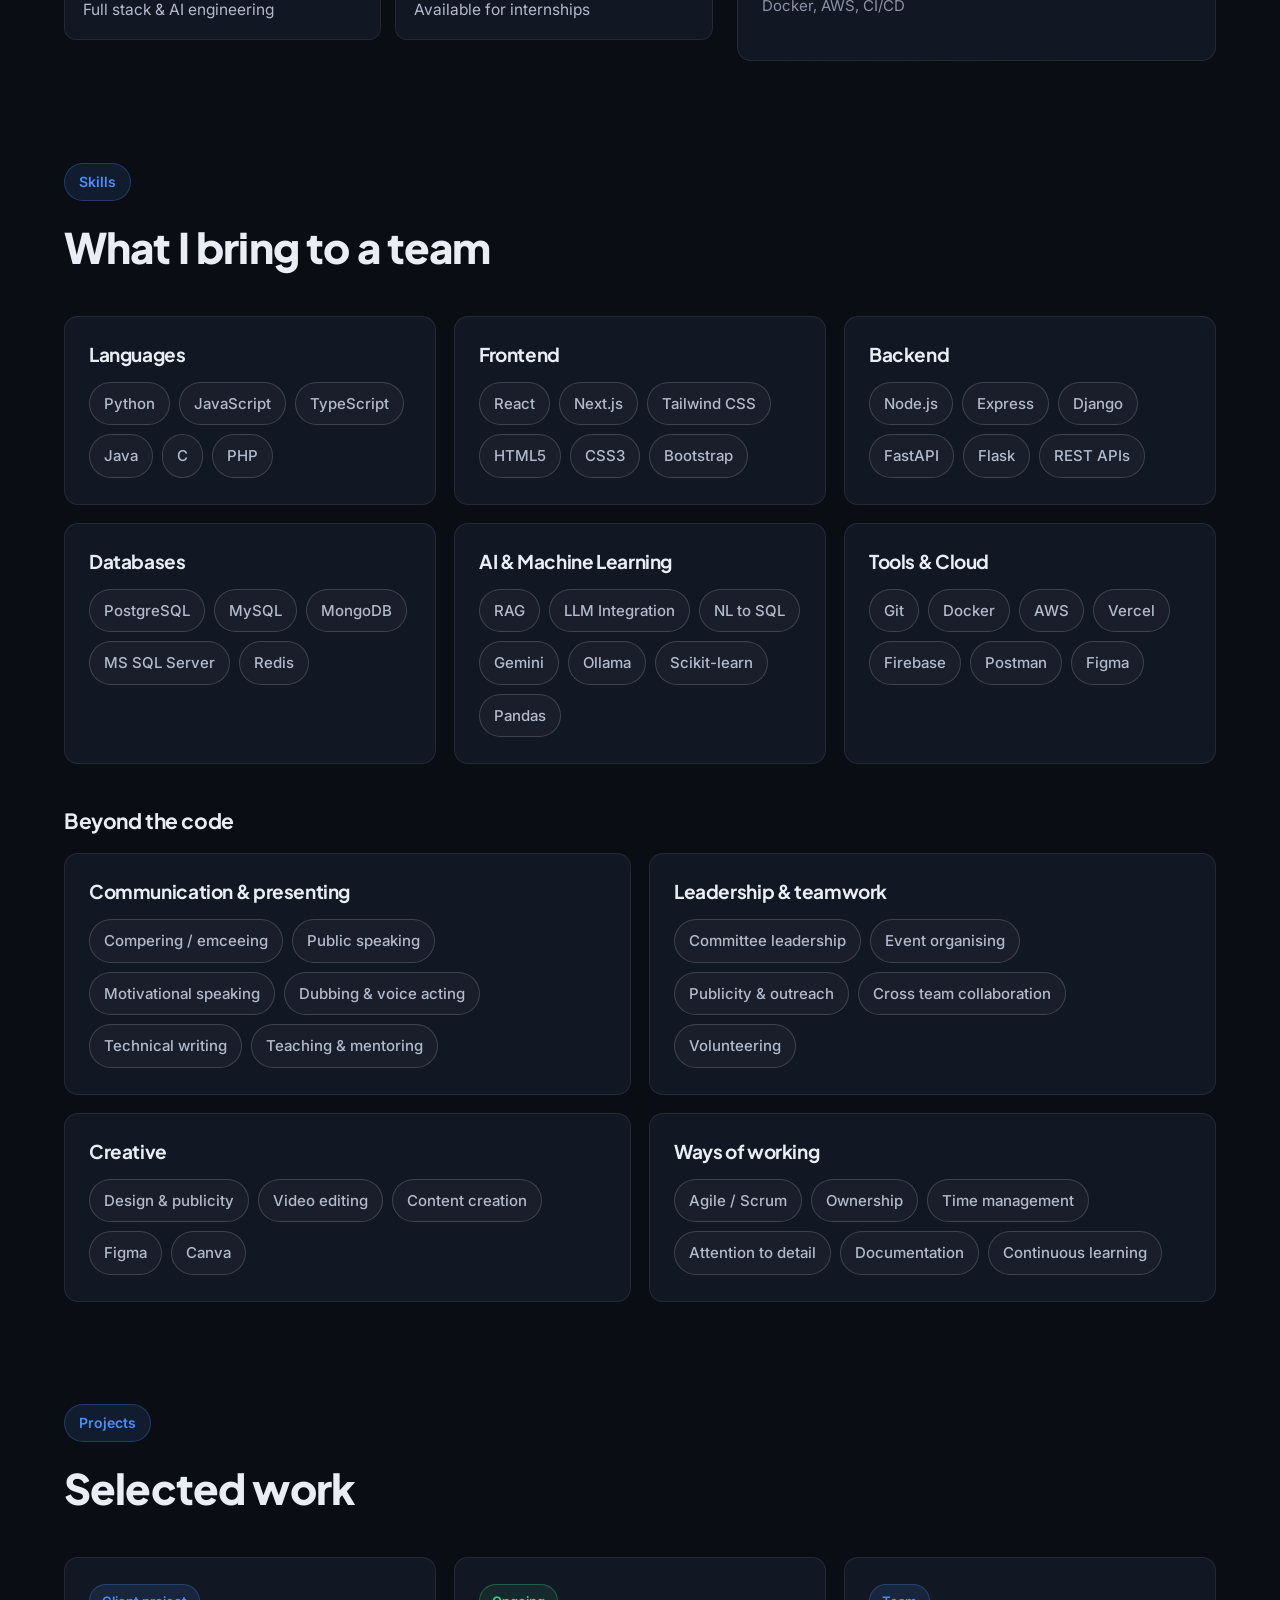
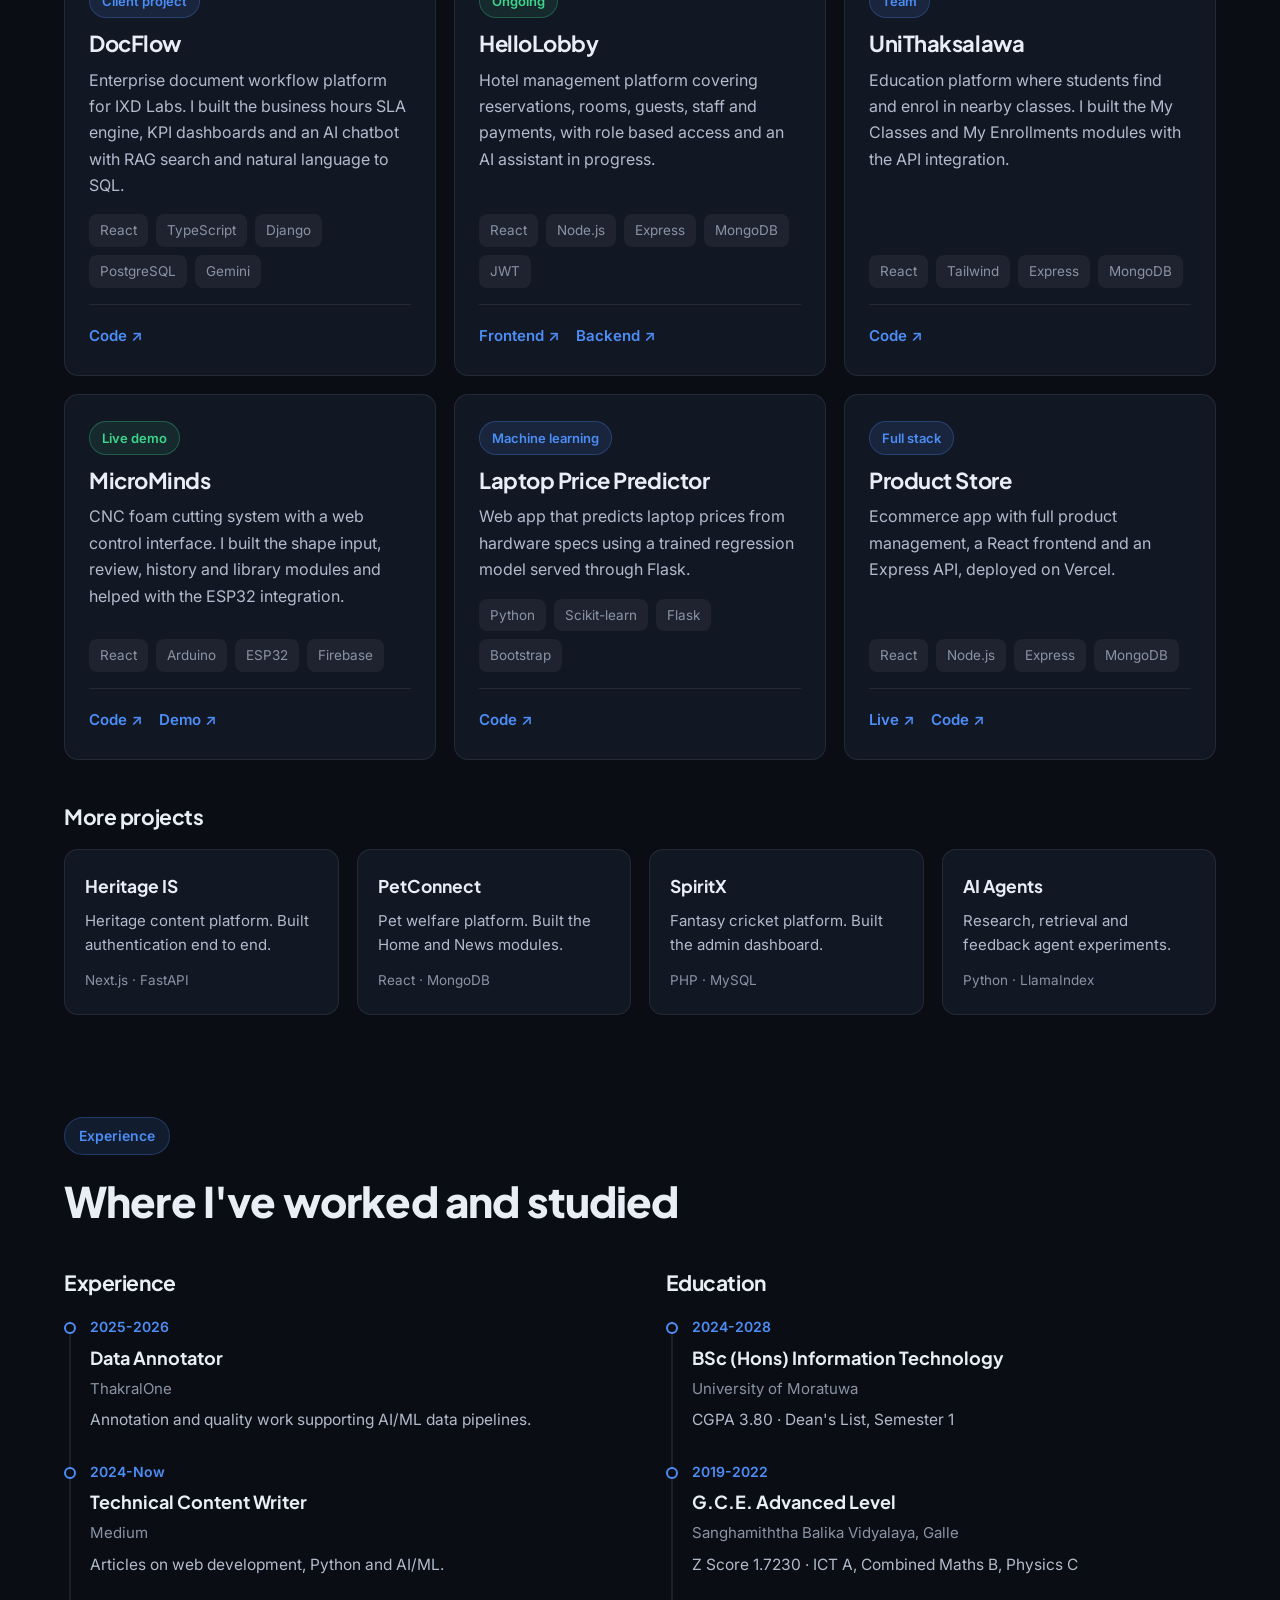
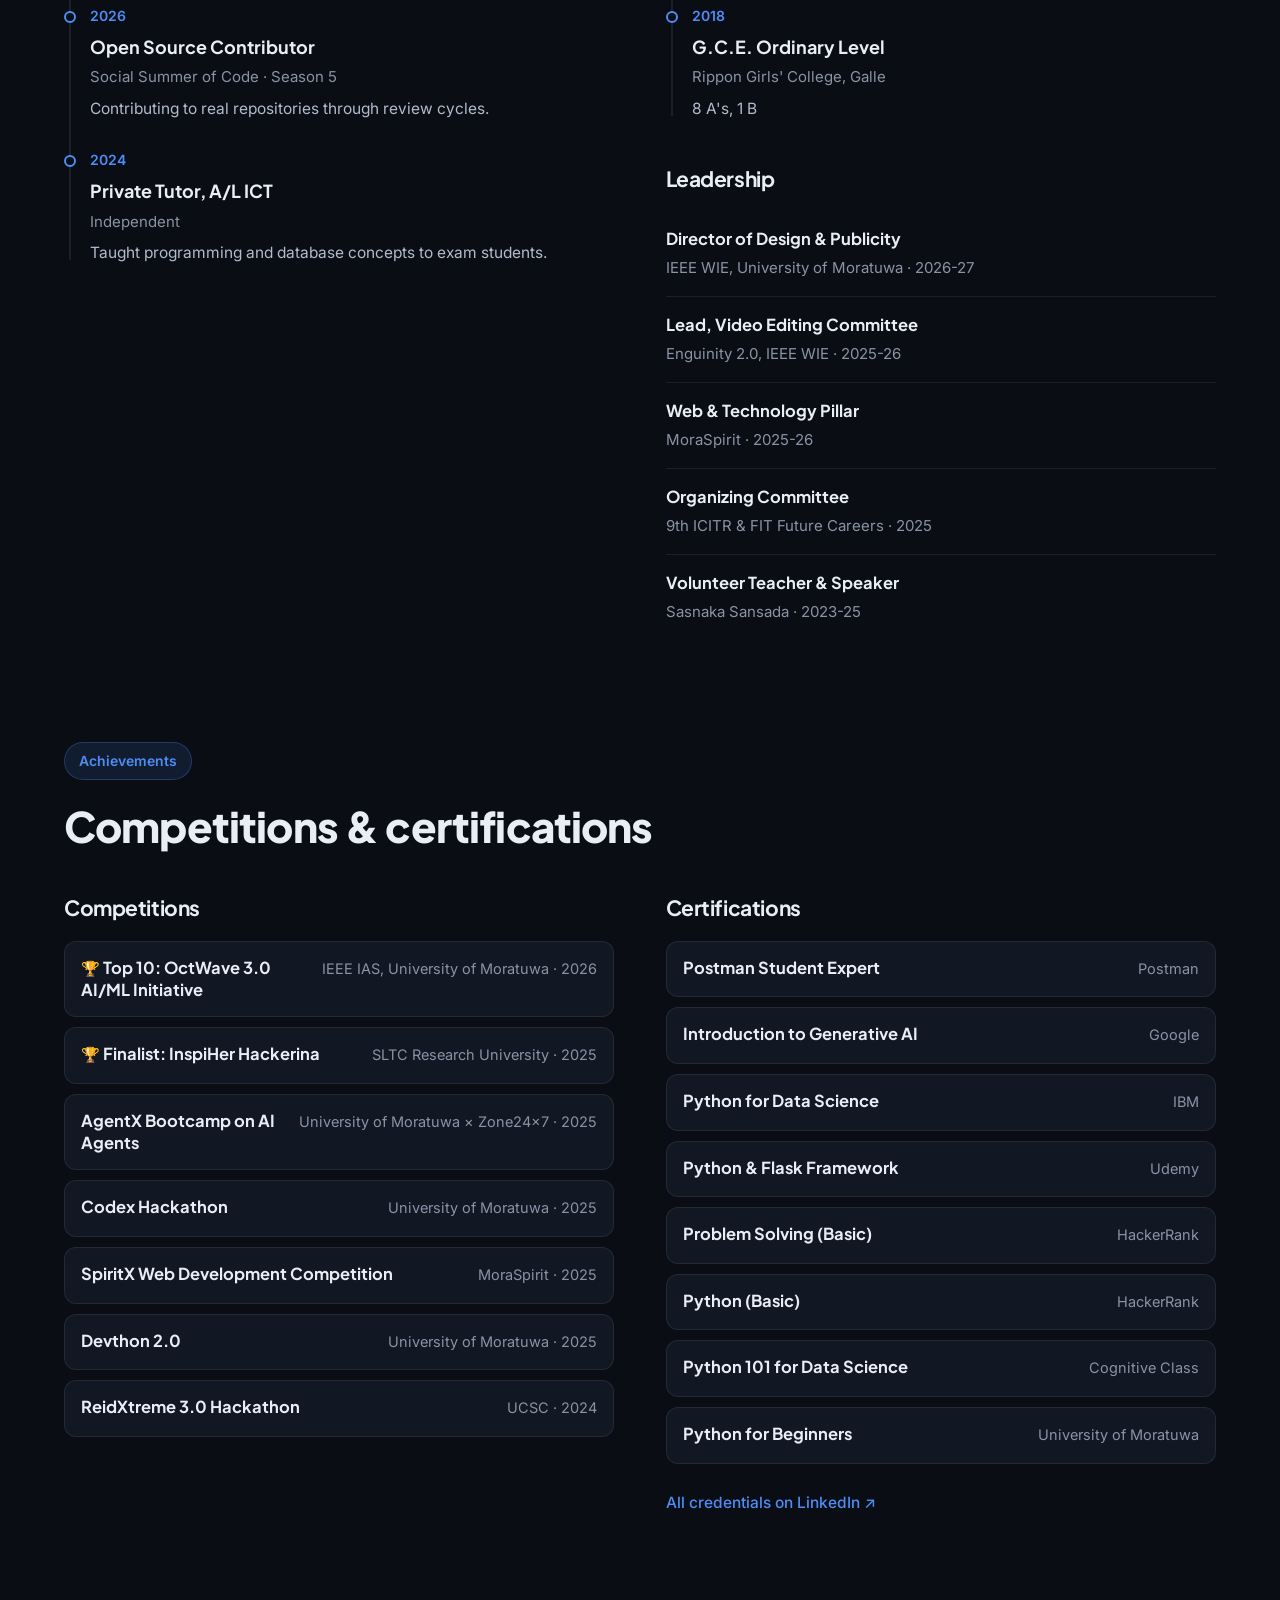
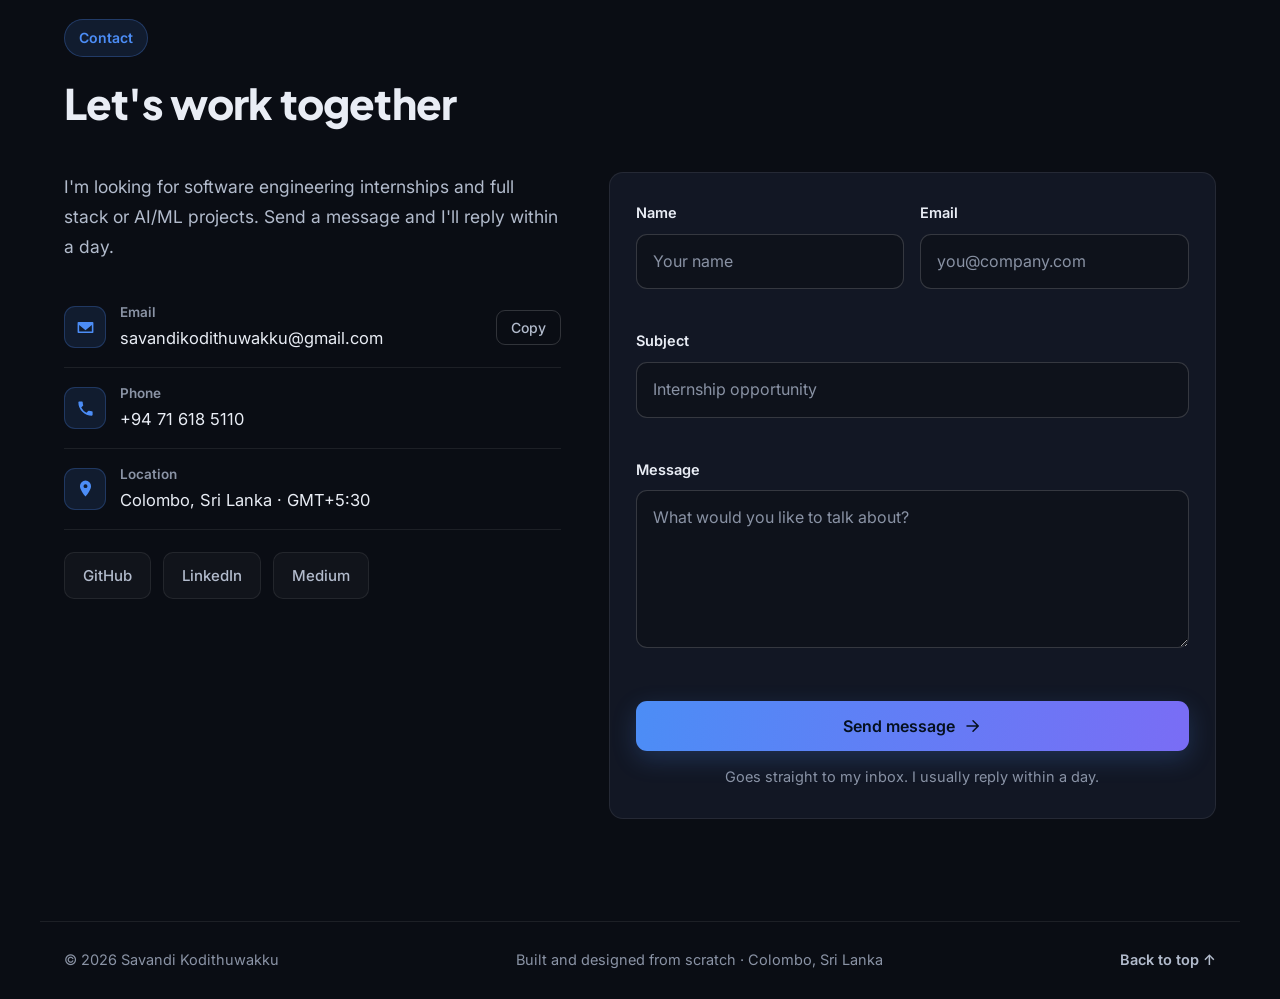
==== commit 44a3fe0f: "Replace cv" ====
--- a/index.html
+++ b/index.html
@@ -98,9 +98,18 @@
   </div>
 
   <div class="hero__photo">
+    <div class="decor" aria-hidden="true">
+      <span class="decor__grid"></span>
+      <span class="decor__ring decor__ring--1"></span>
+      <span class="decor__ring decor__ring--2"></span>
+    </div>
     <div class="photo">
       <div class="photo__glow" aria-hidden="true"></div>
       <img src="assets/savandi.png" alt="Savandi Kodithuwakku" width="721" height="1280" />
+    </div>
+    <div class="badge badge--tech">
+      <svg viewBox="0 0 24 24" aria-hidden="true"><path d="M9.4 16.6 4.8 12l4.6-4.6L8 6l-6 6 6 6 1.4-1.4Zm5.2 0 4.6-4.6-4.6-4.6L16 6l6 6-6 6-1.4-1.4Z"/></svg>
+      Full stack &amp; AI
     </div>
     <div class="badge">
       <span class="badge__dot"></span>
--- a/css/style.css
+++ b/css/style.css
@@ -137,9 +137,28 @@
 .hero__social a:hover{color:var(--accent);border-color:var(--accent);background:var(--accent-soft);transform:translateY(-2px)}
 
 .hero__photo{position:relative;display:flex;flex-direction:column;align-items:center;justify-content:center;height:100%}
+
+/* backdrop that fills the column around the portrait: a faint dot grid faded
+   into a circle, plus two rings the photo sits inside */
+.decor{position:absolute;inset:0;pointer-events:none;display:grid;place-items:center;z-index:0}
+.decor__grid{
+  position:absolute;width:min(560px,100%);aspect-ratio:1;
+  background-image:radial-gradient(rgba(255,255,255,.10) 1px,transparent 1px);
+  background-size:26px 26px;
+  -webkit-mask-image:radial-gradient(closest-side,#000 35%,transparent 72%);
+  mask-image:radial-gradient(closest-side,#000 35%,transparent 72%);
+  opacity:.55;
+}
+.decor__ring{
+  position:absolute;border-radius:50%;border:1px solid var(--border);
+  aspect-ratio:1;
+}
+.decor__ring--1{width:min(400px,84%);border-color:rgba(76,141,246,.18)}
+.decor__ring--2{width:min(520px,104%);border-style:dashed;border-color:rgba(255,255,255,.06);animation:spin 60s linear infinite}
+@keyframes spin{to{transform:rotate(360deg)}}
 /* width is capped by viewport height too, so the portrait stays the same visual
    height as the intro column instead of overflowing it on short screens */
-.photo{position:relative;width:100%;max-width:min(360px,34vh);transform:translateY(-28px)}
+.photo{position:relative;z-index:1;width:100%;max-width:min(360px,34vh);transform:translateY(-28px)}
 .photo__glow{
   position:absolute;left:50%;top:4%;transform:translateX(-50%);
   width:100%;aspect-ratio:1/1.25;border-radius:50%;
@@ -158,6 +177,13 @@
   position:absolute;bottom:8%;left:0;display:inline-flex;align-items:center;gap:9px;
   padding:11px 16px;border-radius:12px;background:var(--card);border:1px solid var(--border-2);
   font-size:14.5px;font-weight:600;color:var(--text);box-shadow:0 14px 30px rgba(0,0,0,.4);
+}
+.badge{z-index:2;animation:float 6s ease-in-out infinite}
+.badge--tech{bottom:auto;left:auto;top:8%;right:0;animation-delay:-3s}
+.badge--tech svg{width:17px;height:17px;fill:var(--accent)}
+@keyframes float{0%,100%{translate:0 0}50%{translate:0 -7px}}
+@media(prefers-reduced-motion:reduce){
+  .badge,.decor__ring--2{animation:none}
 }
 .badge__dot{width:9px;height:9px;border-radius:50%;background:var(--ok);animation:pulse 2.4s infinite}
 @keyframes pulse{0%{box-shadow:0 0 0 0 rgba(61,214,140,.5)}70%{box-shadow:0 0 0 9px rgba(61,214,140,0)}100%{box-shadow:0 0 0 0 rgba(61,214,140,0)}}
@@ -168,6 +194,10 @@
   .hero__photo{order:-1}
   .photo{max-width:290px;transform:none}
   .badge{left:50%;transform:translateX(-50%);bottom:2%}
+  .badge--tech{top:2%;right:auto}
+  .decor__grid{width:min(380px,100%)}
+  .decor__ring--1{width:min(300px,78%)}
+  .decor__ring--2{width:min(380px,96%)}
 }
 
 /* ---------------- stats ---------------- */
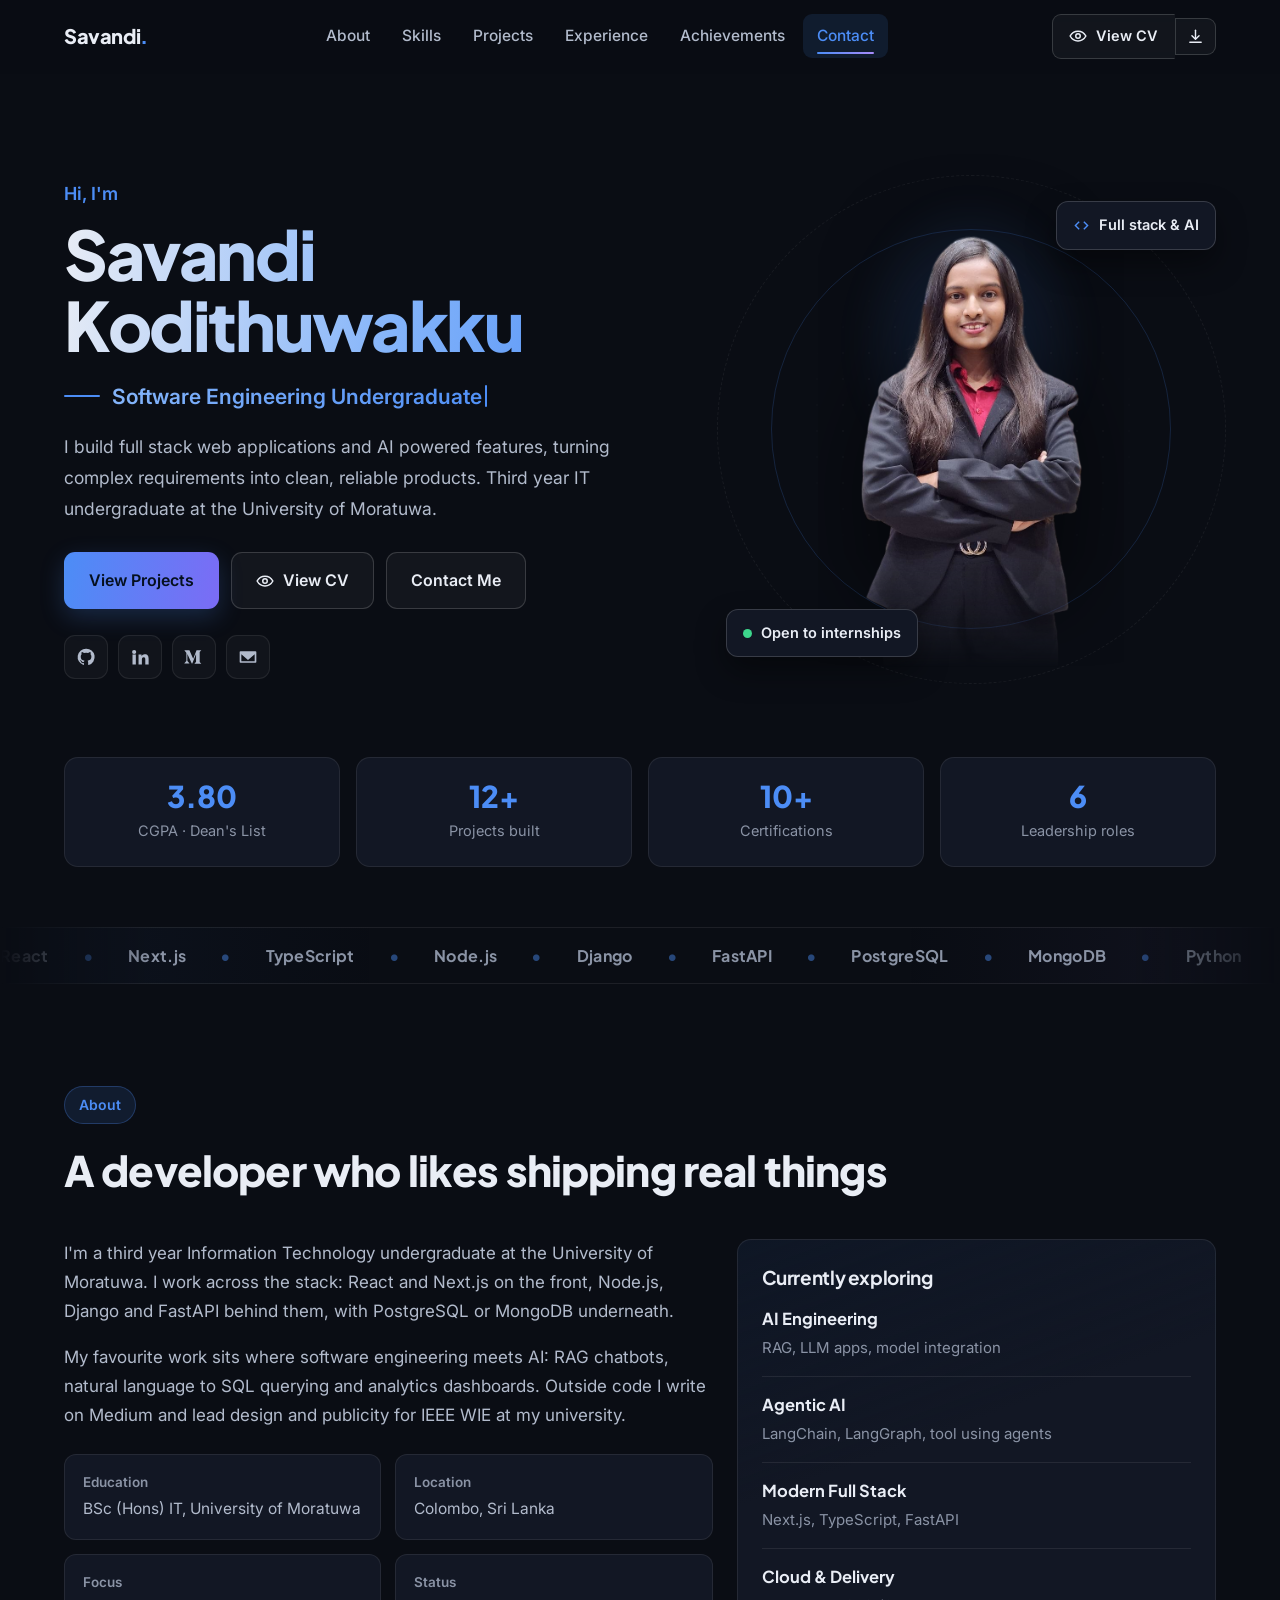
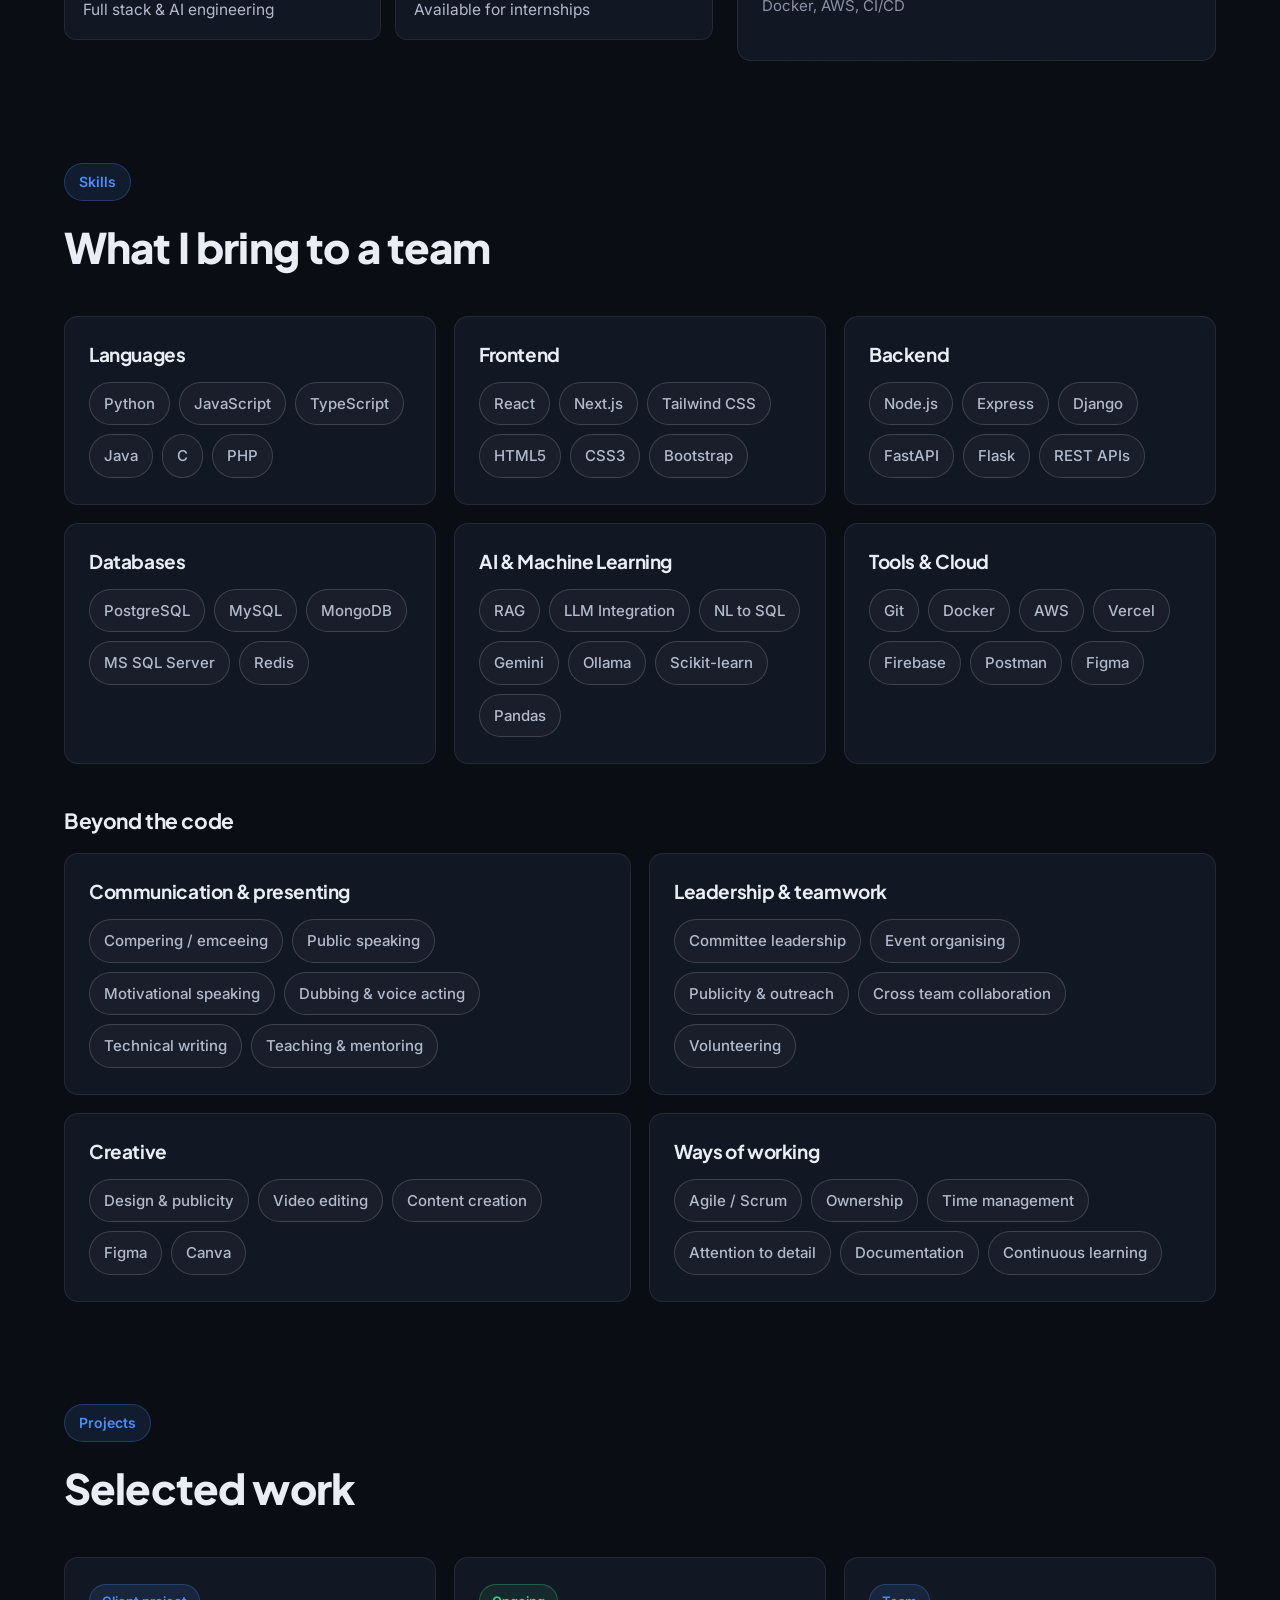
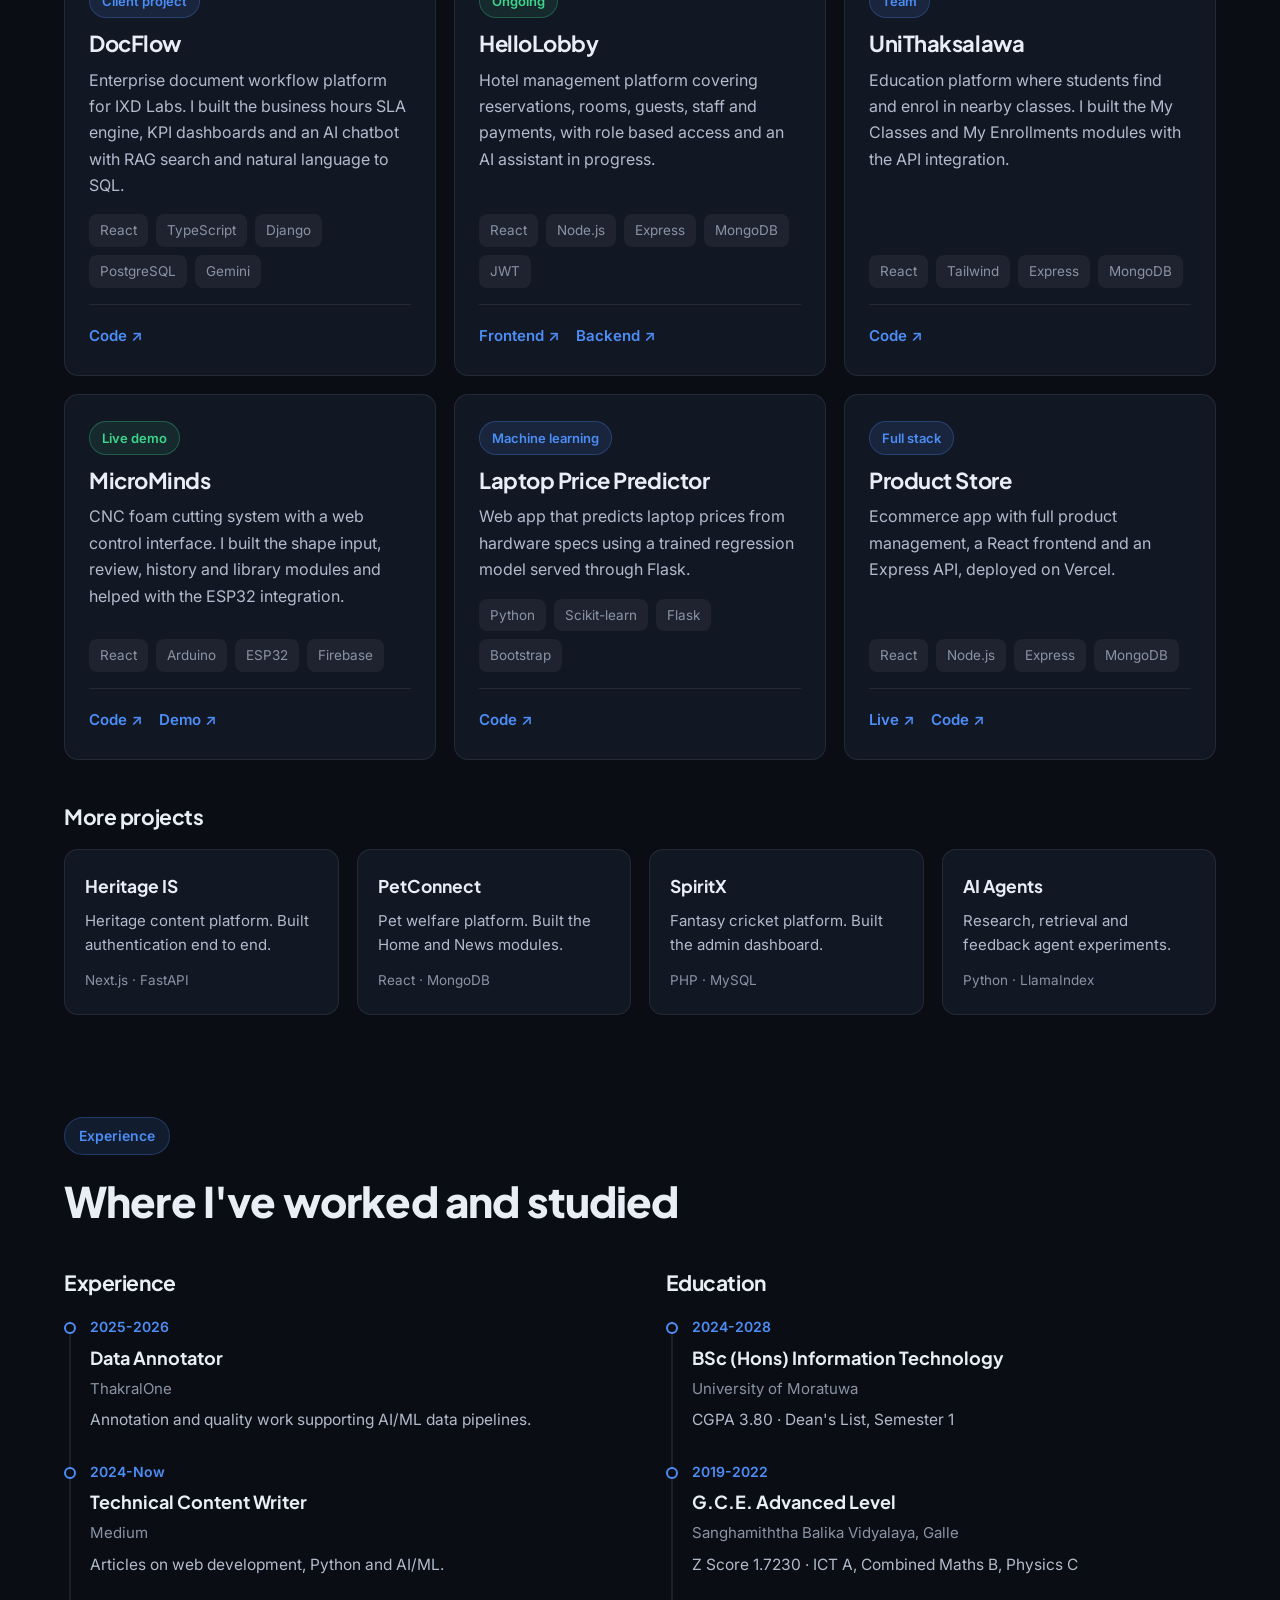
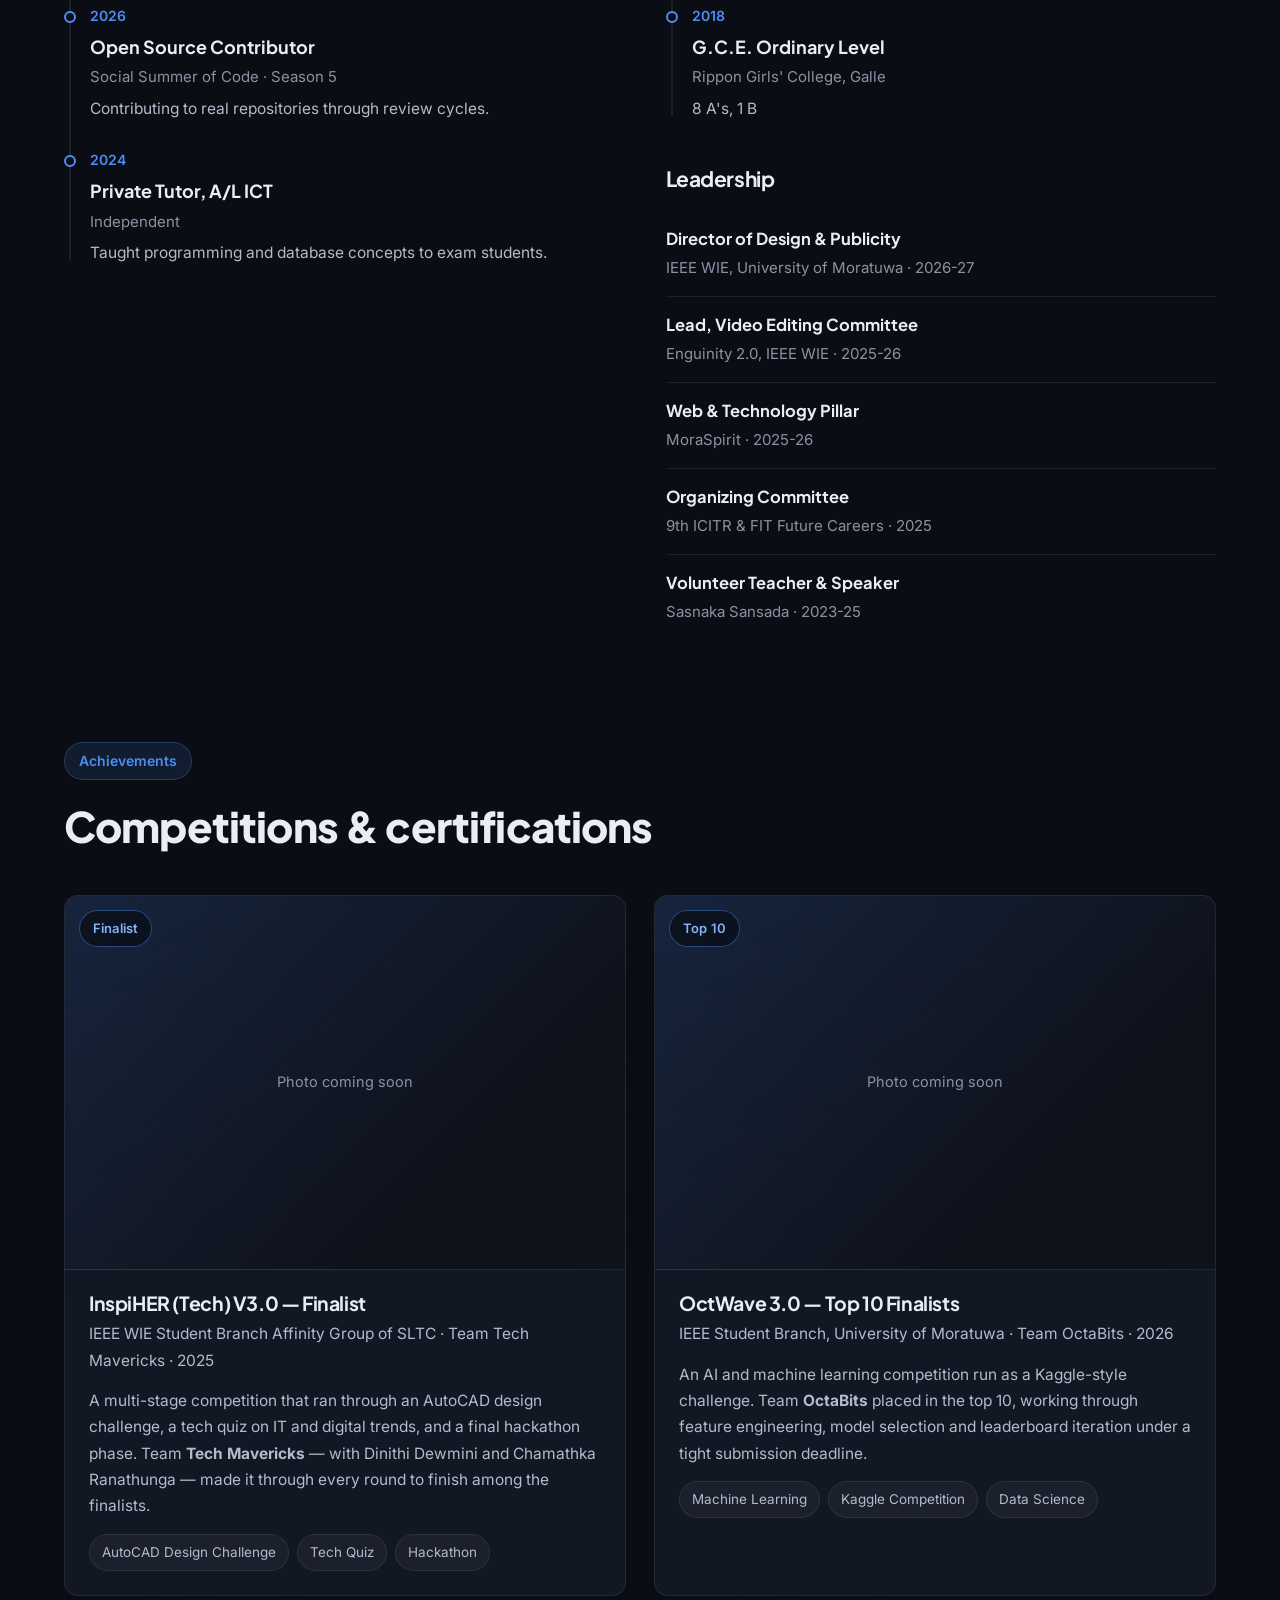
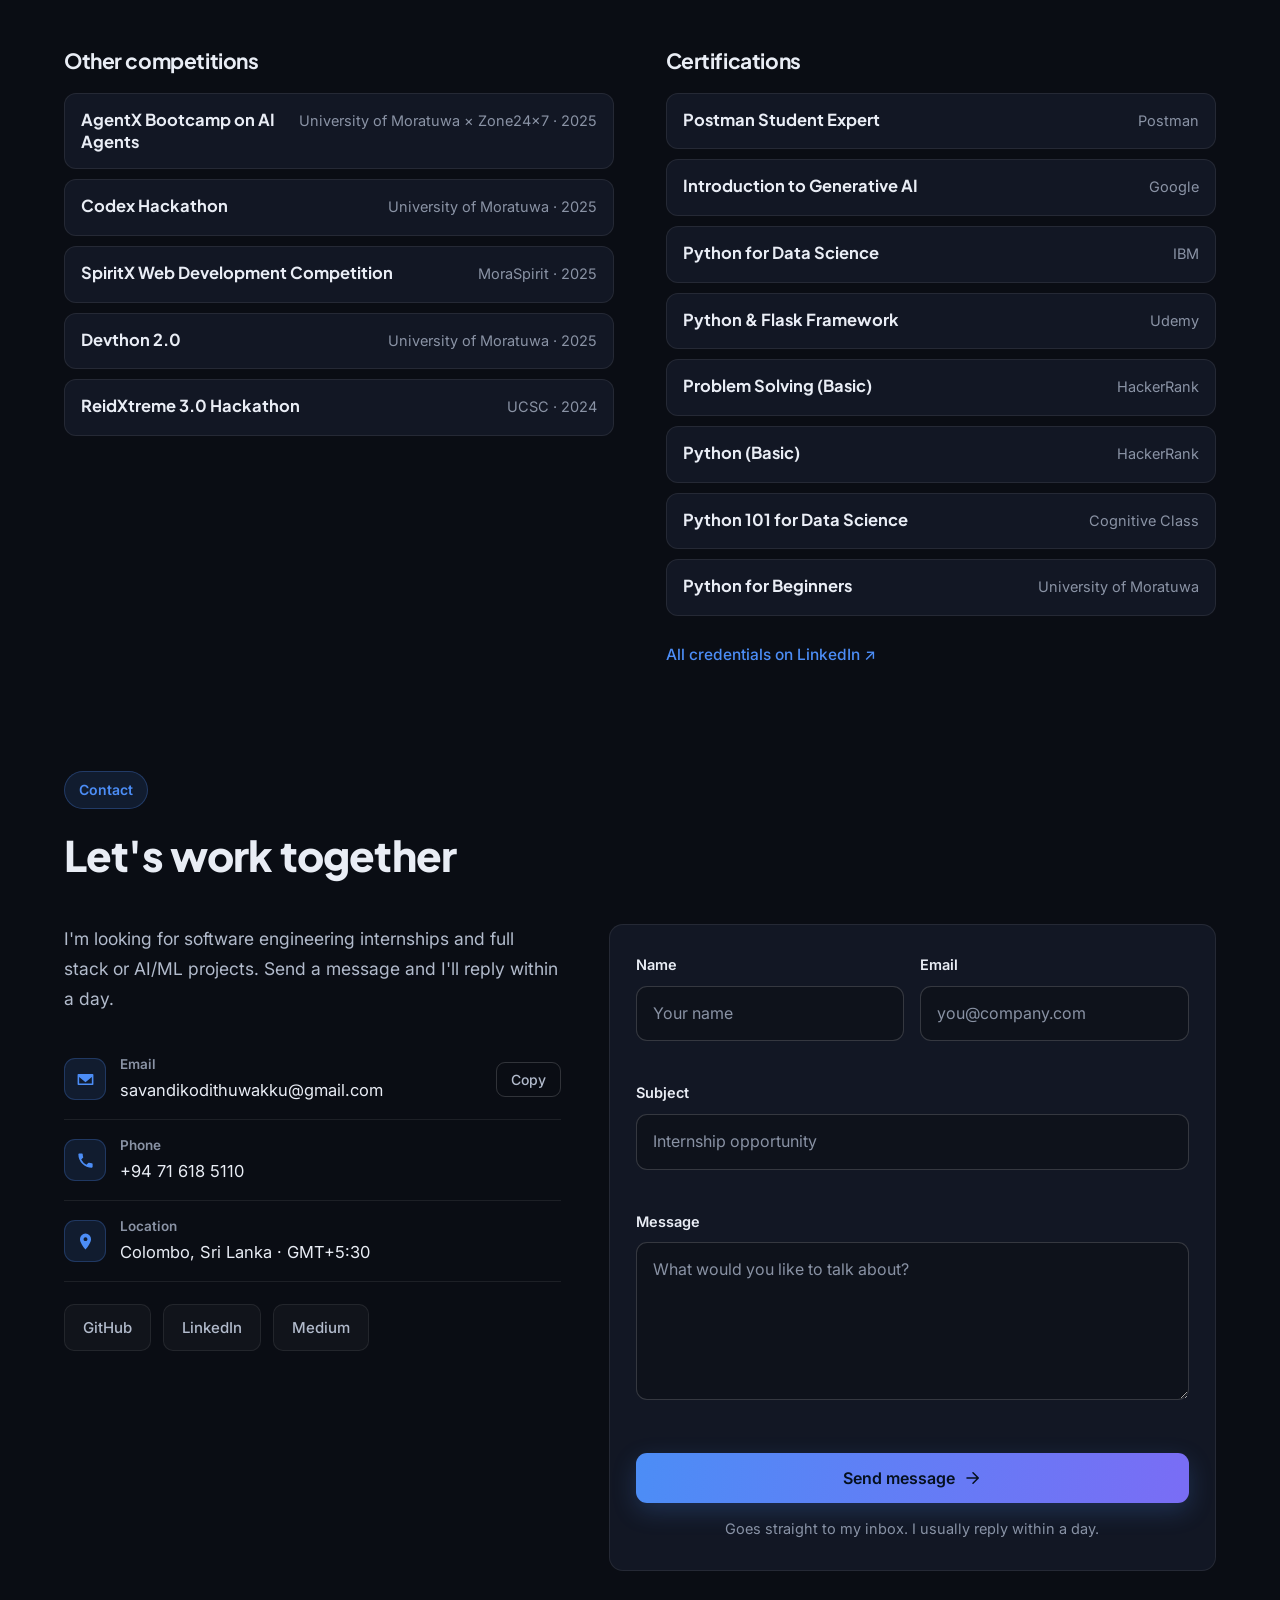
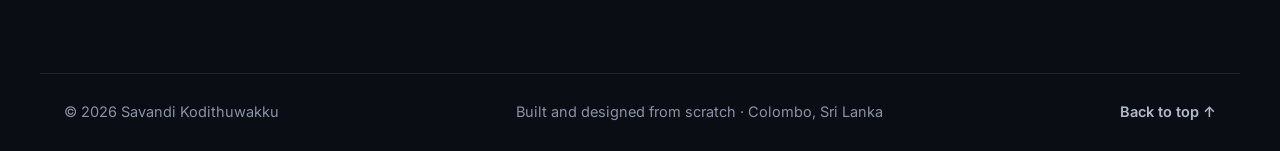
==== commit 72dbd1cd: "Add images for achivements section" ====
--- a/index.html
+++ b/index.html
@@ -444,12 +444,50 @@
     <h2>Competitions &amp; certifications</h2>
   </header>
 
+  <div class="spot">
+    <article class="spot__item">
+      <div class="spot__media">
+        <img src="assets/achievements/inspiher-tech-v3.jpg" alt="Savandi receiving the InspiHER (Tech) V3.0 finalist certificate" loading="lazy" onerror="this.closest('.spot__media').classList.add('is-empty');this.remove()">
+        <span class="spot__badge">Finalist</span>
+      </div>
+      <div class="spot__body">
+        <h3>InspiHER (Tech) V3.0 — Finalist</h3>
+        <p class="spot__meta">IEEE WIE Student Branch Affinity Group of SLTC · Team Tech Mavericks · 2025</p>
+        <p>
+          A multi-stage competition that ran through an AutoCAD design challenge, a tech quiz on IT and
+          digital trends, and a final hackathon phase. Team <b>Tech Mavericks</b> — with Dinithi Dewmini
+          and Chamathka Ranathunga — made it through every round to finish among the finalists.
+        </p>
+        <ul class="spot__tags">
+          <li>AutoCAD Design Challenge</li><li>Tech Quiz</li><li>Hackathon</li>
+        </ul>
+      </div>
+    </article>
+
+    <article class="spot__item">
+      <div class="spot__media">
+        <img src="assets/achievements/octwave-3.jpg" alt="OctWave 3.0 competition" loading="lazy" onerror="this.closest('.spot__media').classList.add('is-empty');this.remove()">
+        <span class="spot__badge">Top 10</span>
+      </div>
+      <div class="spot__body">
+        <h3>OctWave 3.0 — Top 10 Finalists</h3>
+        <p class="spot__meta">IEEE Student Branch, University of Moratuwa · Team OctaBits · 2026</p>
+        <p>
+          An AI and machine learning competition run as a Kaggle-style challenge. Team <b>OctaBits</b>
+          placed in the top 10, working through feature engineering, model selection and leaderboard
+          iteration under a tight submission deadline.
+        </p>
+        <ul class="spot__tags">
+          <li>Machine Learning</li><li>Kaggle Competition</li><li>Data Science</li>
+        </ul>
+      </div>
+    </article>
+  </div>
+
   <div class="two">
     <div>
-      <h3 class="subhead subhead--flush">Competitions</h3>
+      <h3 class="subhead subhead--flush">Other competitions</h3>
       <ul class="awards">
-        <li class="awards--win"><b>Top 10: OctWave 3.0 AI/ML Initiative</b><span>IEEE IAS, University of Moratuwa · 2026</span></li>
-        <li class="awards--win"><b>Finalist: InspiHer Hackerina</b><span>SLTC Research University · 2025</span></li>
         <li><b>AgentX Bootcamp on AI Agents</b><span>University of Moratuwa × Zone24x7 · 2025</span></li>
         <li><b>Codex Hackathon</b><span>University of Moratuwa · 2025</span></li>
         <li><b>SpiritX Web Development Competition</b><span>MoraSpirit · 2025</span></li>
--- a/css/style.css
+++ b/css/style.css
@@ -310,6 +310,37 @@
 .lead-list span{font-size:15px;color:var(--muted)}
 
 /* ---------------- achievements ---------------- */
+.spot{display:grid;grid-template-columns:repeat(2,minmax(0,1fr));gap:clamp(20px,3vw,28px);margin-bottom:clamp(34px,5vw,52px)}
+@media(max-width:900px){.spot{grid-template-columns:1fr}}
+.spot__item{
+  display:flex;flex-direction:column;overflow:hidden;
+  background:linear-gradient(160deg,rgba(76,141,246,.07),var(--card) 45%);
+  border:1px solid var(--border);border-radius:var(--r);
+  transition:border-color .25s,transform .25s var(--ease);
+}
+.spot__item:hover{border-color:rgba(76,141,246,.35);transform:translateY(-3px)}
+.spot__media{position:relative;aspect-ratio:3/2;overflow:hidden;background:var(--bg-2);border-bottom:1px solid var(--border)}
+.spot__media img{width:100%;height:100%;object-fit:cover;transition:transform .5s var(--ease)}
+.spot__item:hover .spot__media img{transform:scale(1.04)}
+.spot__media.is-empty{display:grid;place-items:center;background:linear-gradient(135deg,var(--accent-soft),var(--bg-2) 70%)}
+.spot__media.is-empty::after{content:"Photo coming soon";font-size:14.5px;color:var(--muted)}
+.spot__badge{
+  position:absolute;top:14px;left:14px;padding:6px 13px;border-radius:999px;
+  background:rgba(10,13,20,.72);-webkit-backdrop-filter:blur(8px);backdrop-filter:blur(8px);
+  border:1px solid rgba(76,141,246,.45);color:var(--accent-2);
+  font-size:13px;font-weight:600;letter-spacing:.01em;
+}
+.spot__media.is-empty .spot__badge{top:14px}
+.spot__body{padding:22px 24px 24px}
+.spot__body h3{font-size:19.5px;font-weight:700;margin-bottom:6px}
+.spot__meta{font-size:14.5px;color:var(--muted);margin-bottom:12px}
+.spot__body p{font-size:15.5px;color:var(--body);margin-bottom:14px}
+.spot__tags{display:flex;flex-wrap:wrap;gap:8px}
+.spot__tags li{
+  padding:6px 12px;border-radius:999px;font-size:13.5px;color:var(--body);
+  background:rgba(255,255,255,.04);border:1px solid var(--border);
+}
+
 .awards li,.certs li{
   display:flex;justify-content:space-between;align-items:baseline;gap:16px;
   padding:15px 16px;margin-bottom:10px;border-radius:12px;
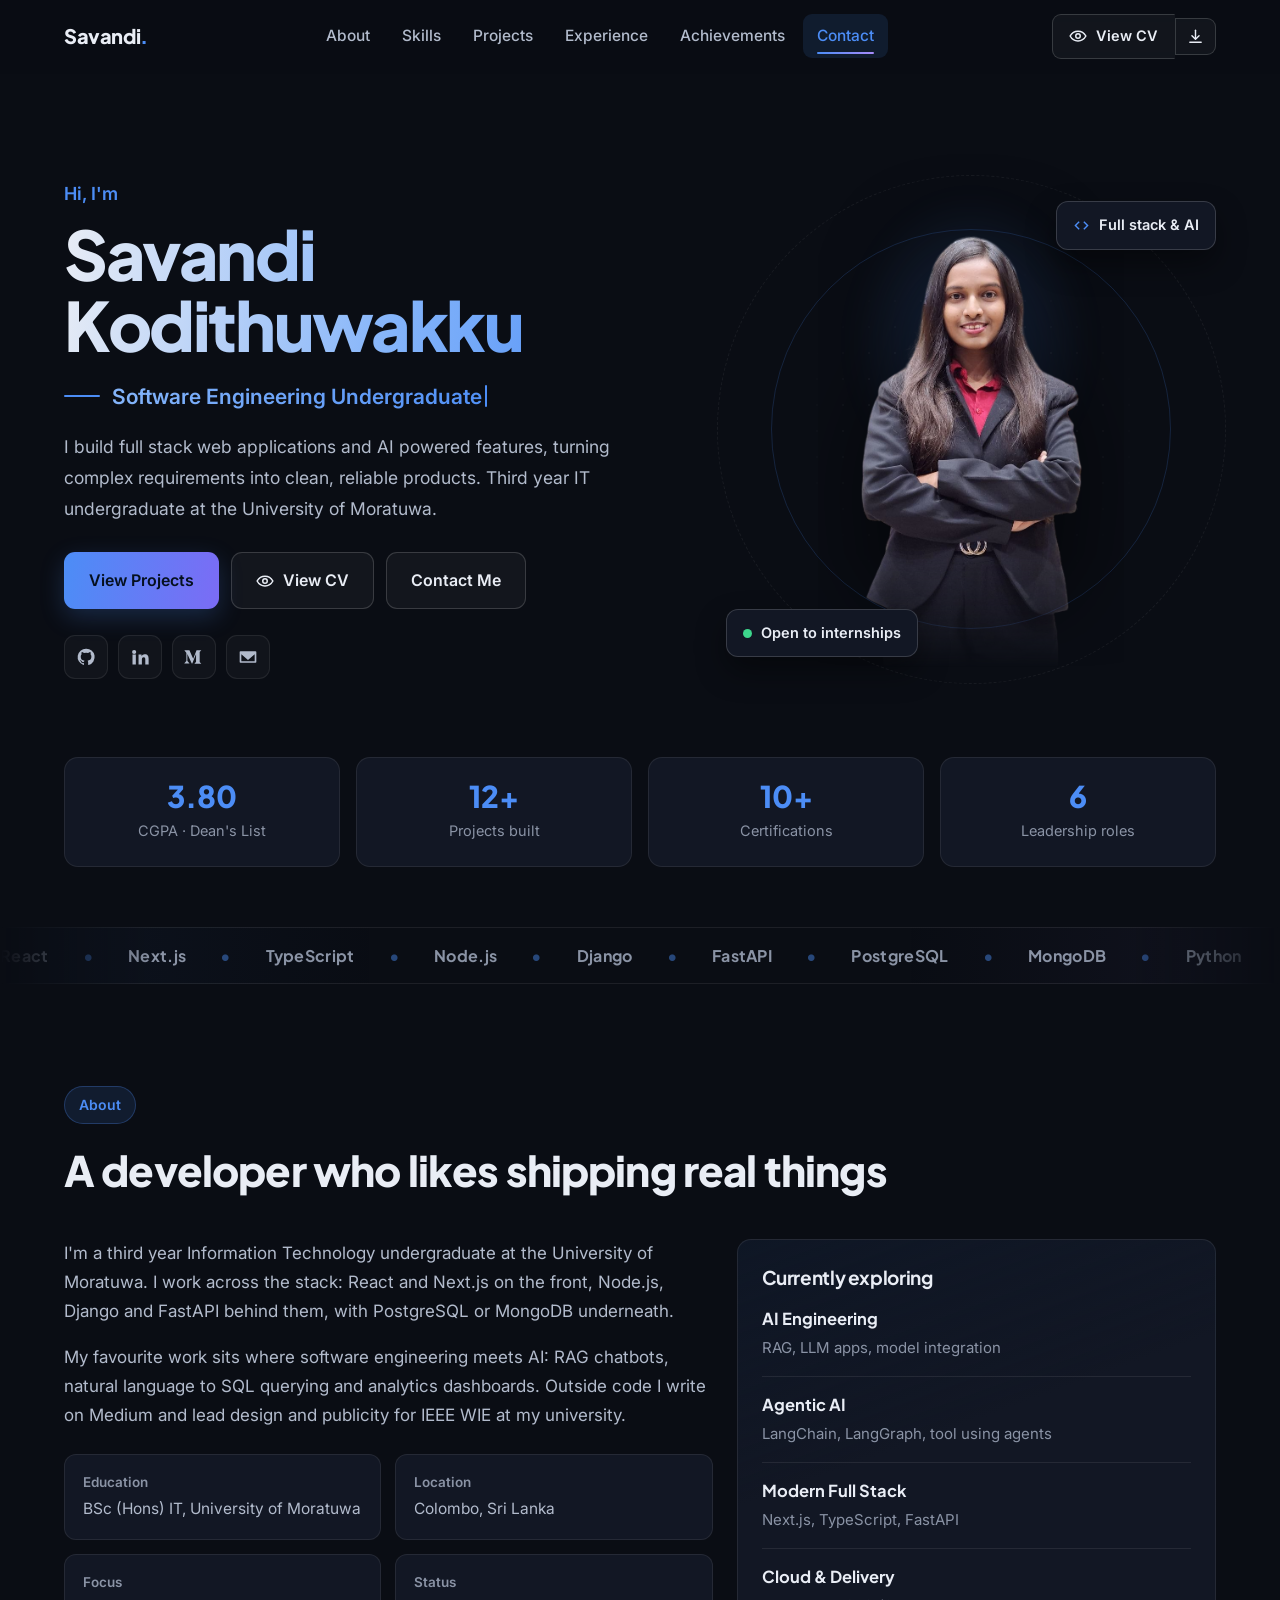
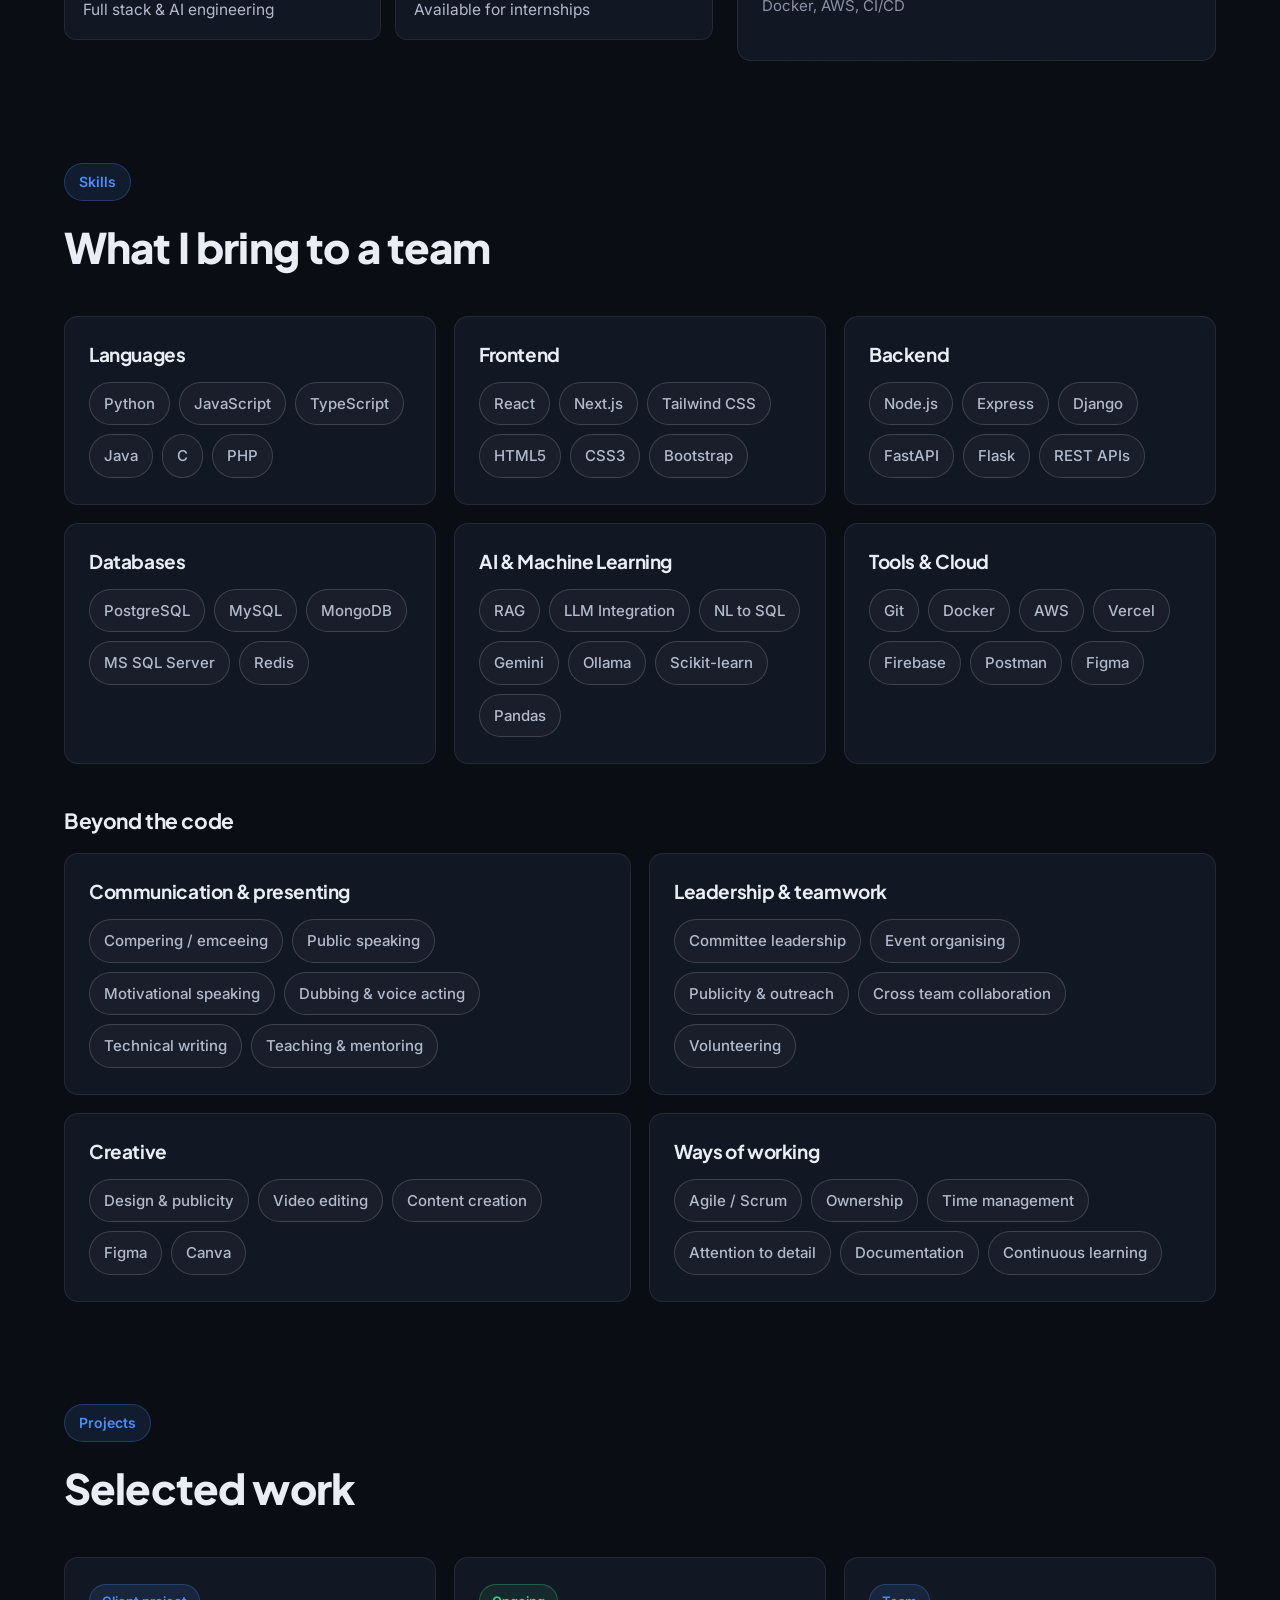
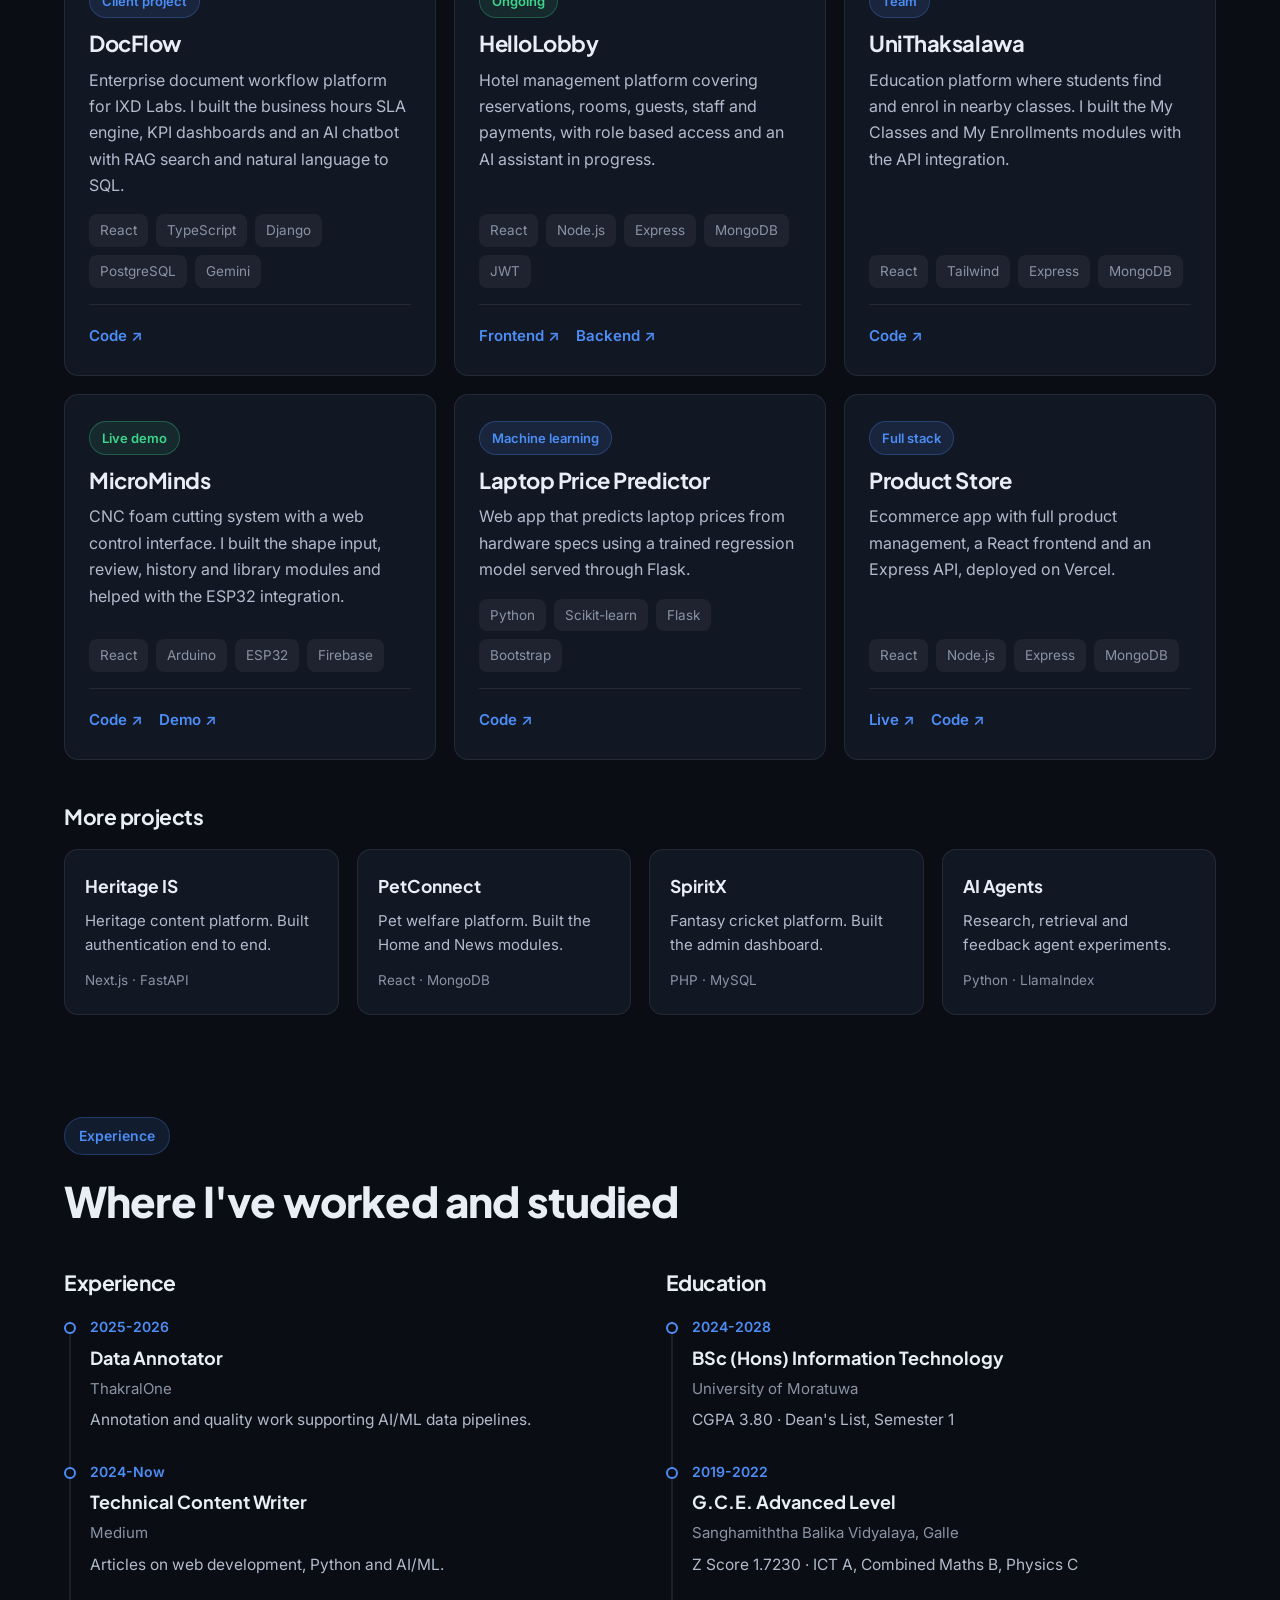
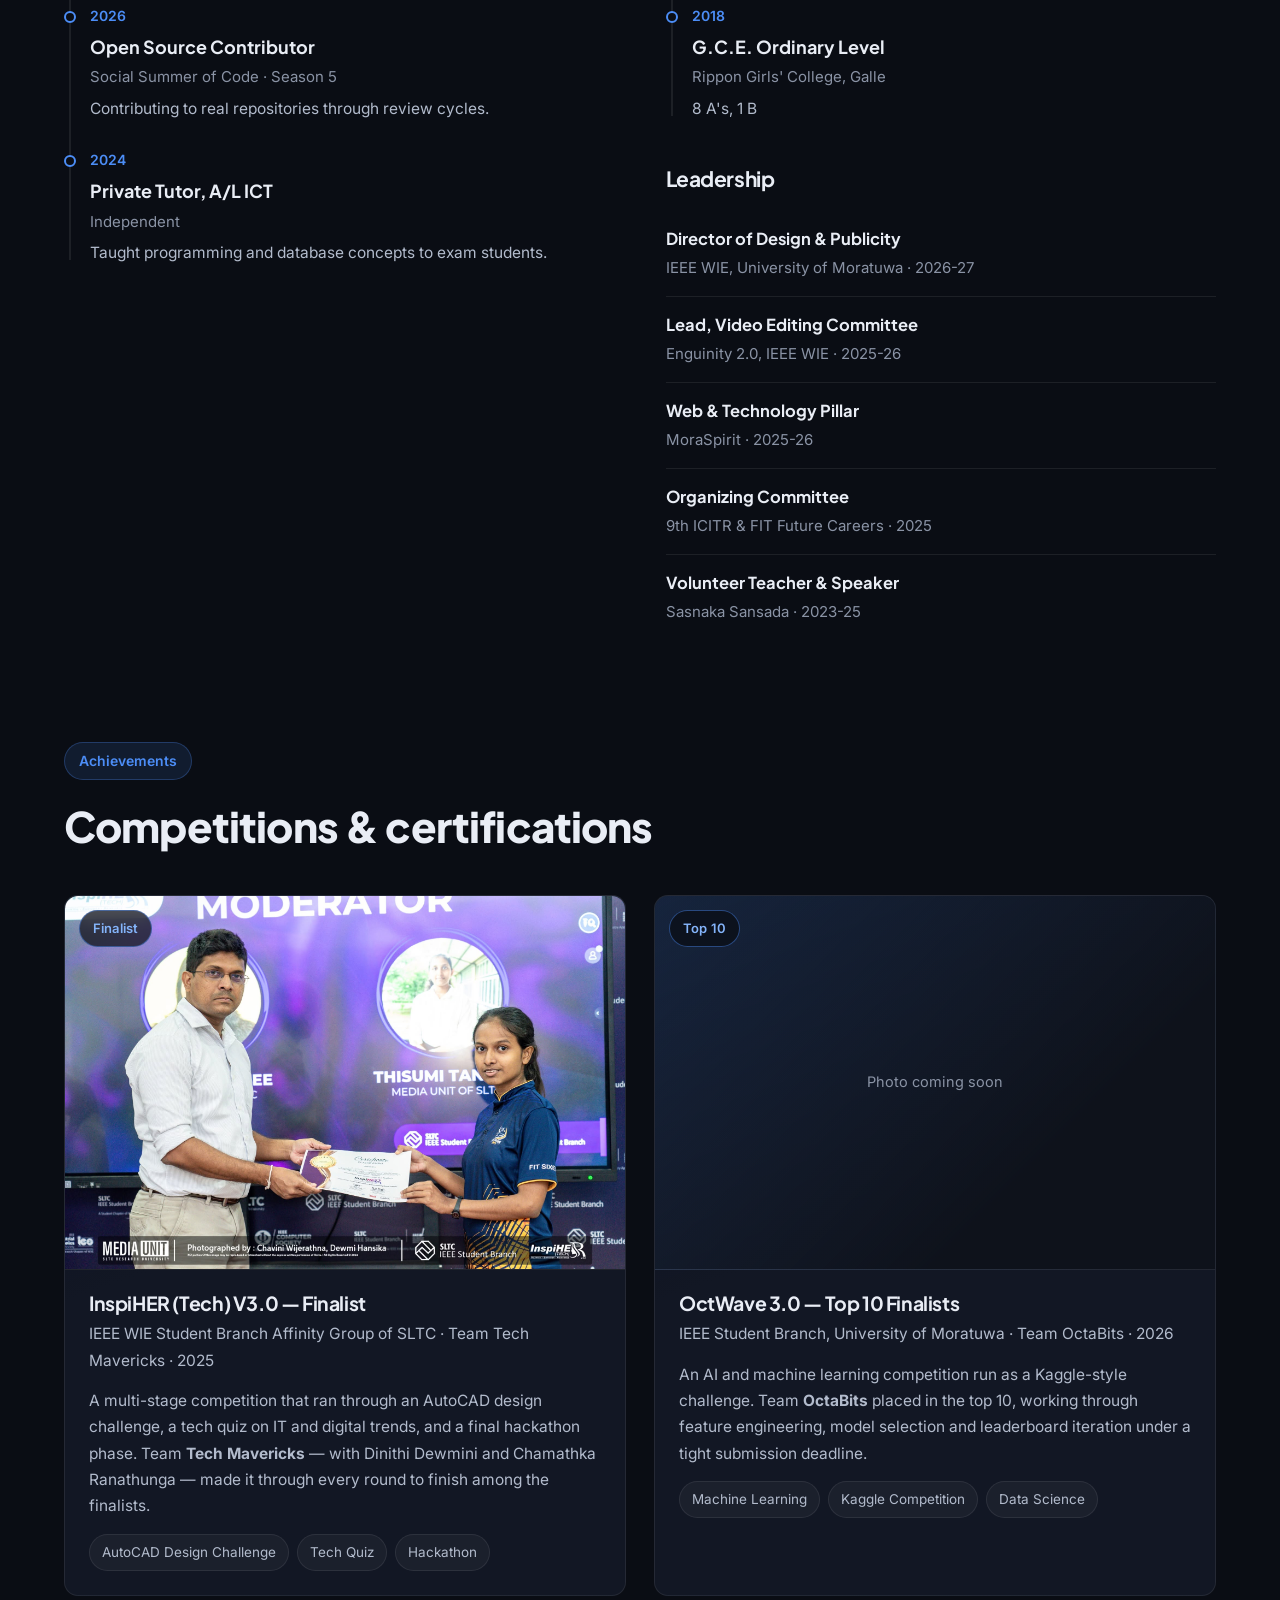
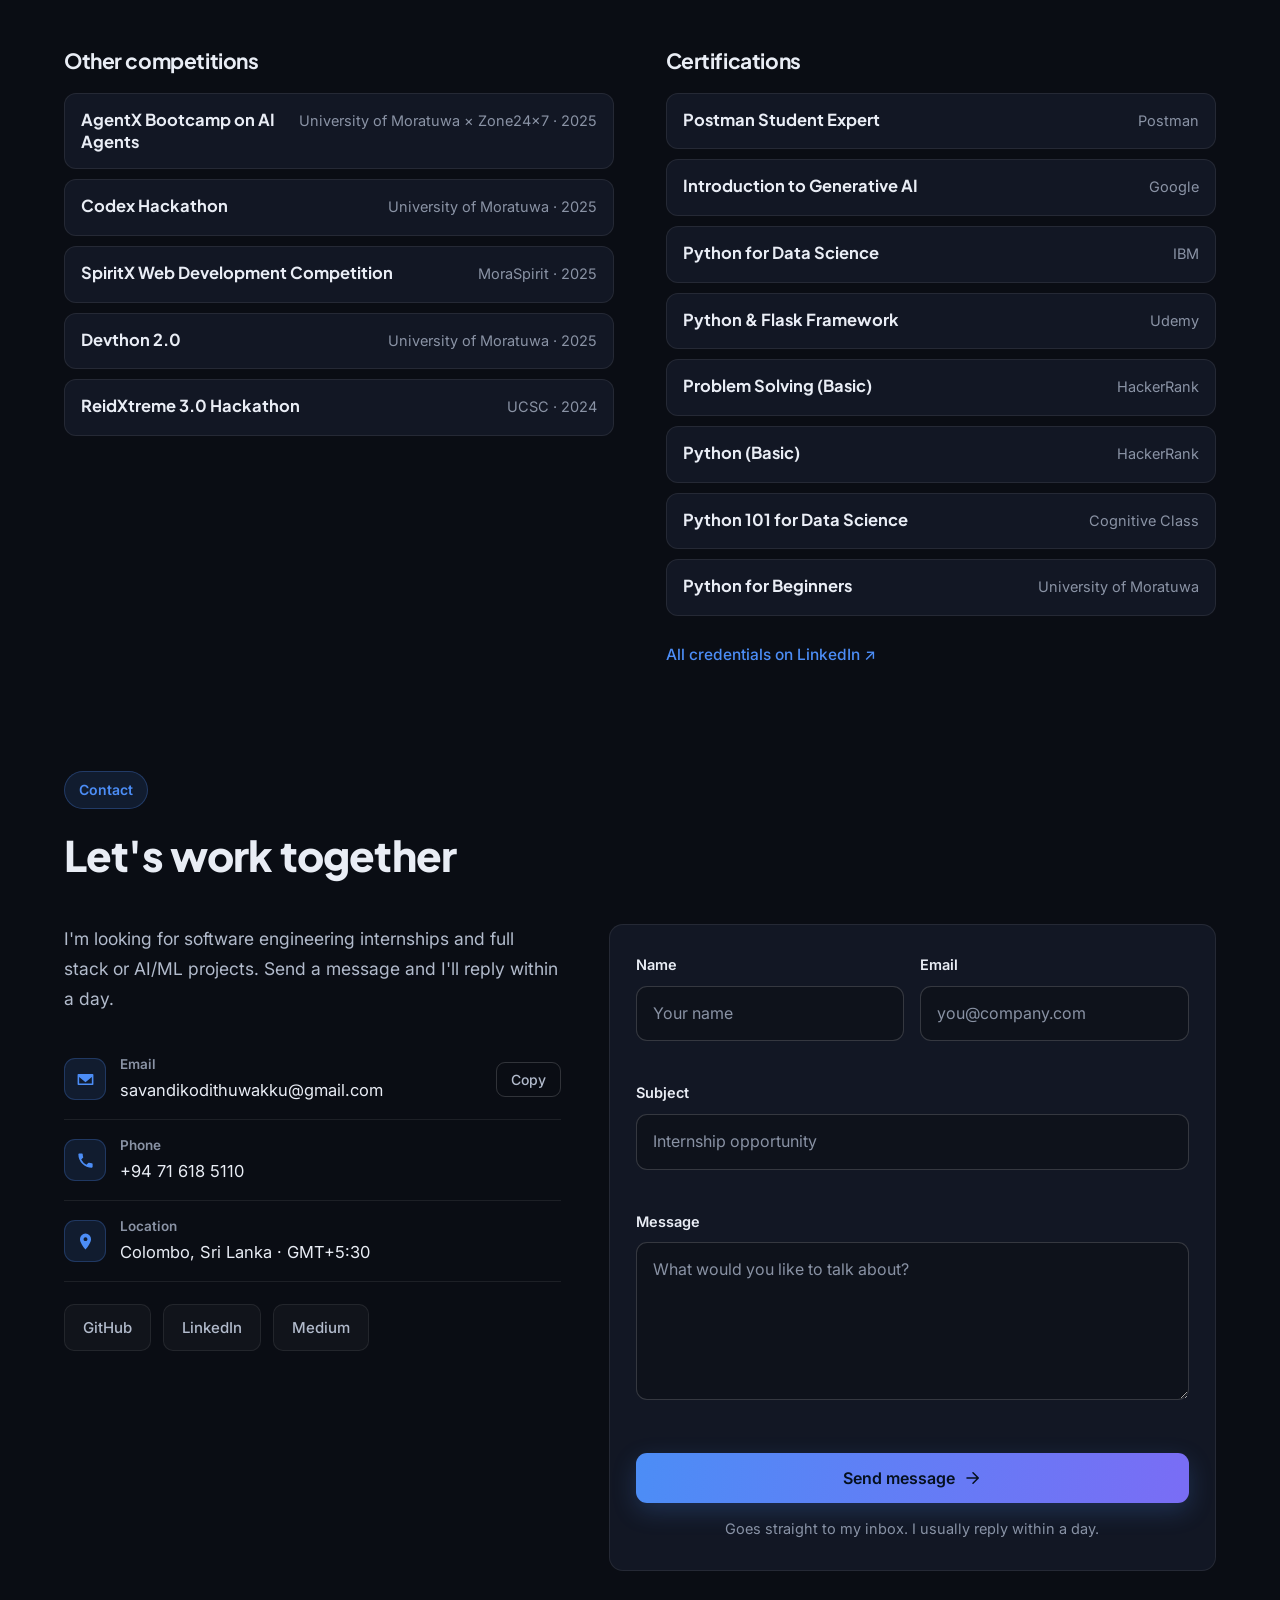
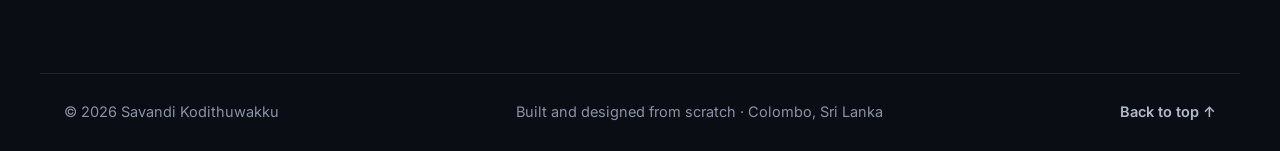
==== commit e8d9c103: "Fix the content below rotator is resizing text" ====
--- a/index.html
+++ b/index.html
@@ -63,7 +63,8 @@
     <p class="hero__role">
       <span class="hero__roleline"></span>
       <span class="type" id="type">
-        <span class="type__txt" id="type-txt">Software Engineering Undergraduate</span><span class="type__cur" aria-hidden="true"></span>
+        <span class="type__ghost" aria-hidden="true">Software Engineering Undergraduate</span>
+        <span class="type__live"><span class="type__txt" id="type-txt">Software Engineering Undergraduate</span><span class="type__cur" aria-hidden="true"></span></span>
       </span>
     </p>
     <p class="hero__lede">
--- a/css/style.css
+++ b/css/style.css
@@ -441,7 +441,10 @@
 .hero__name.gradtext{padding-bottom:.06em}
 
 /* ---- typewriter role rotator ---- */
-.type{display:inline-flex;align-items:baseline;min-height:1.2em}
+/* the ghost copy holds the widest role so the block never resizes while typing */
+.type{position:relative;display:inline-block;min-height:1.2em}
+.type__ghost{visibility:hidden;padding-right:5px}
+.type__live{position:absolute;left:0;top:0;width:100%;display:inline-flex;align-items:baseline}
 .type__txt{
   background:linear-gradient(90deg,var(--accent-2),var(--accent) 55%,var(--accent-3));
   background-size:200% 100%;
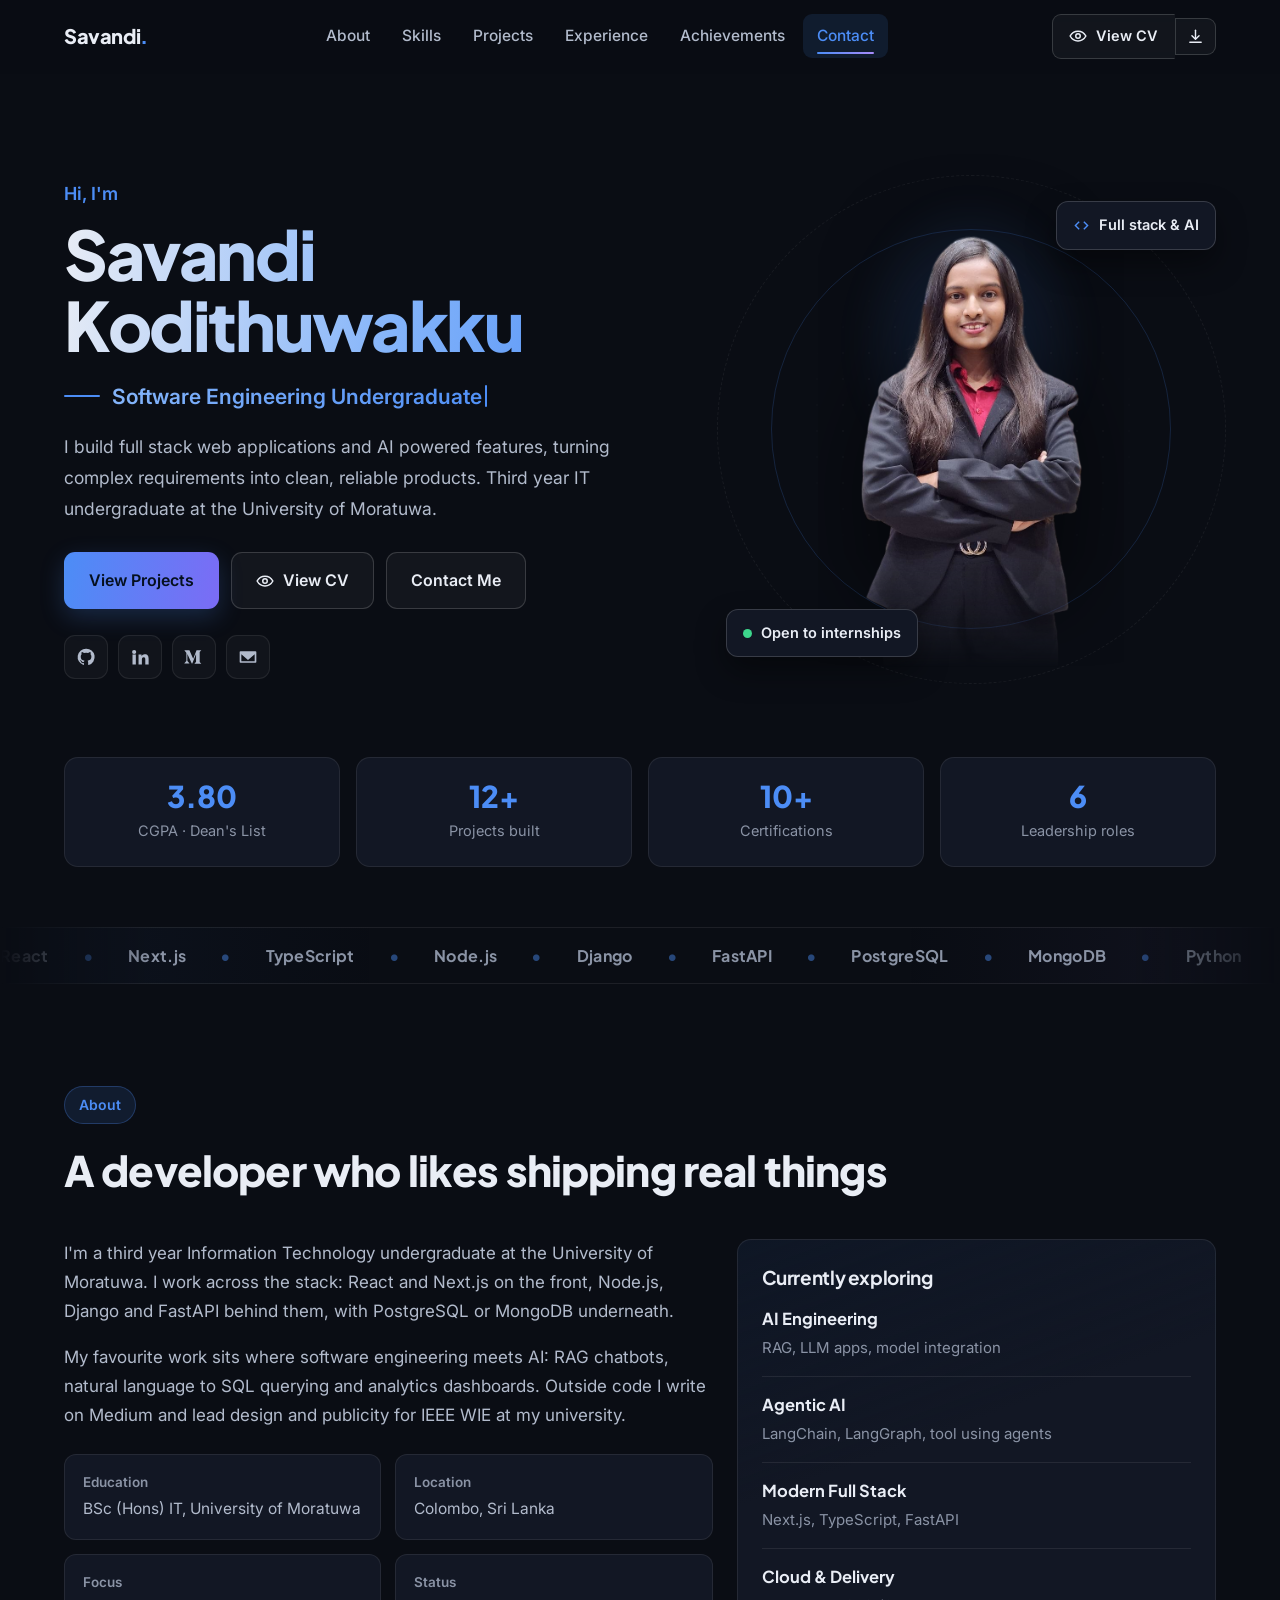
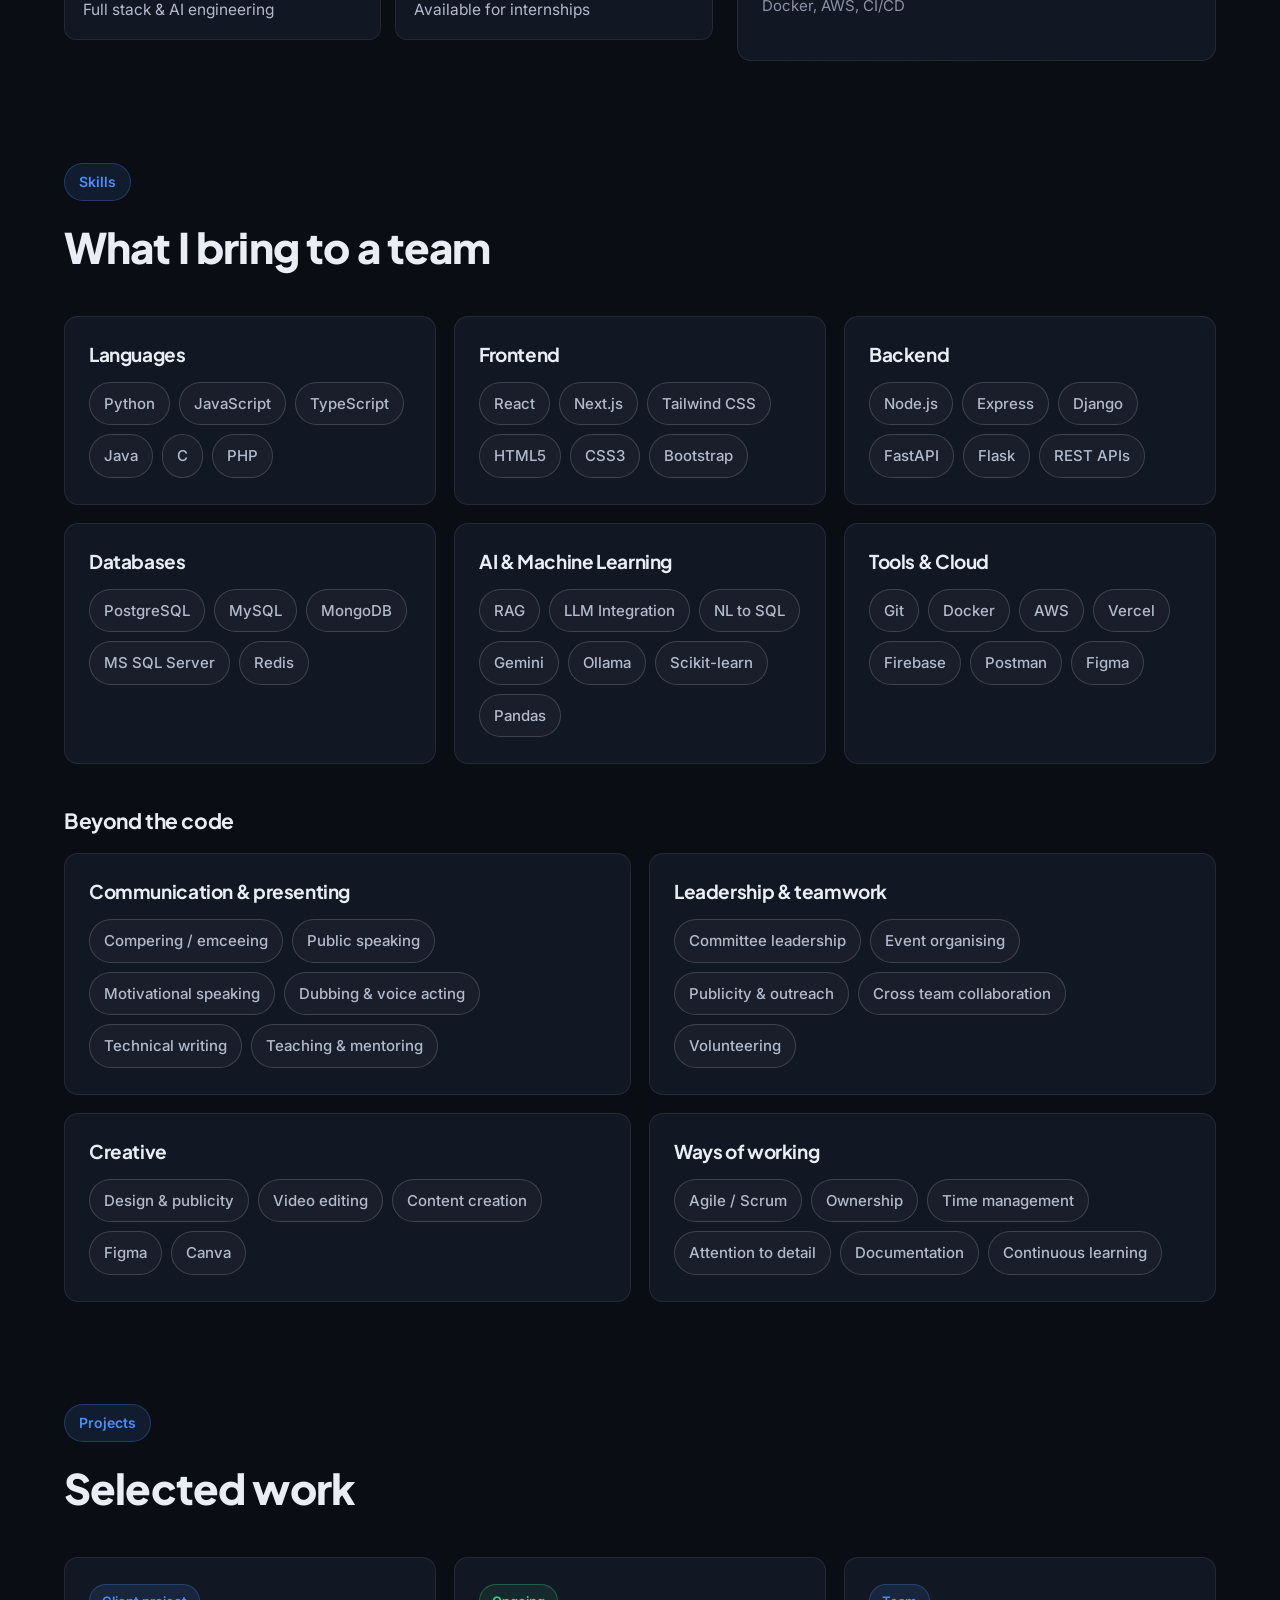
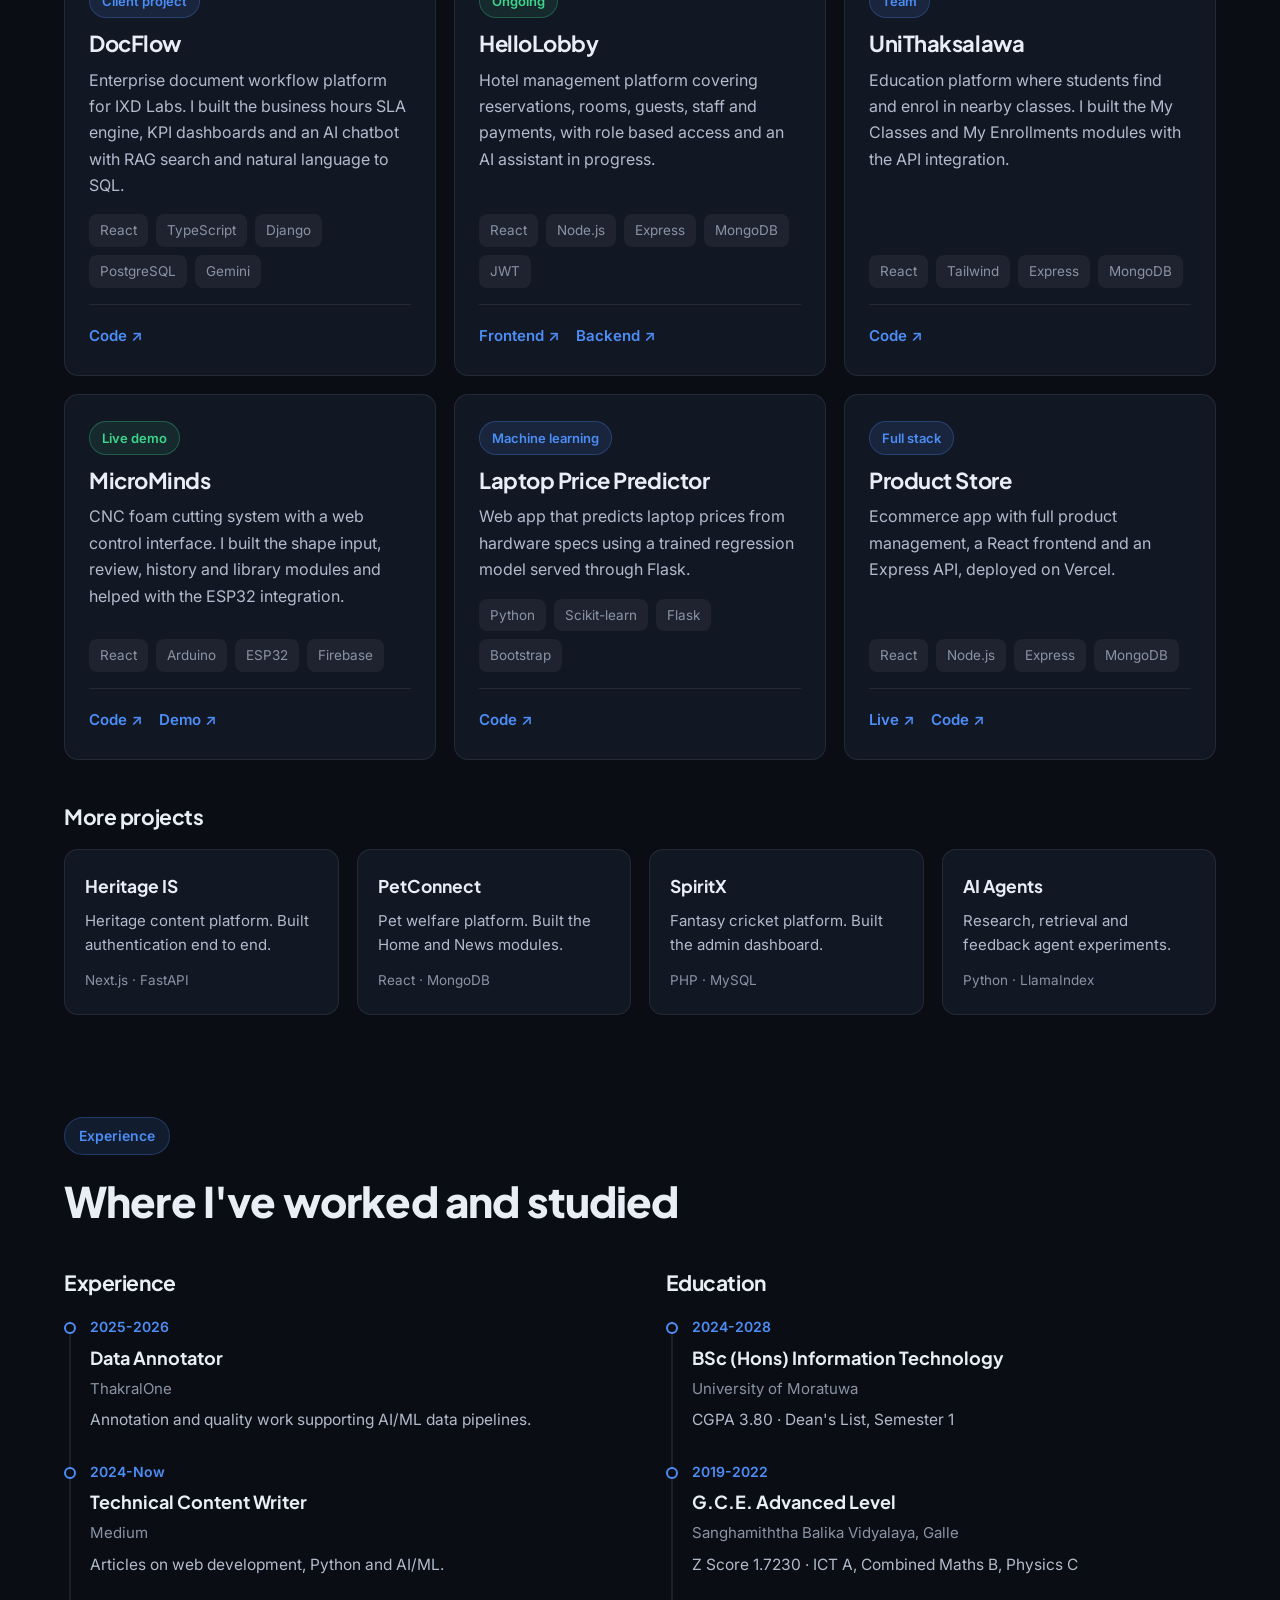
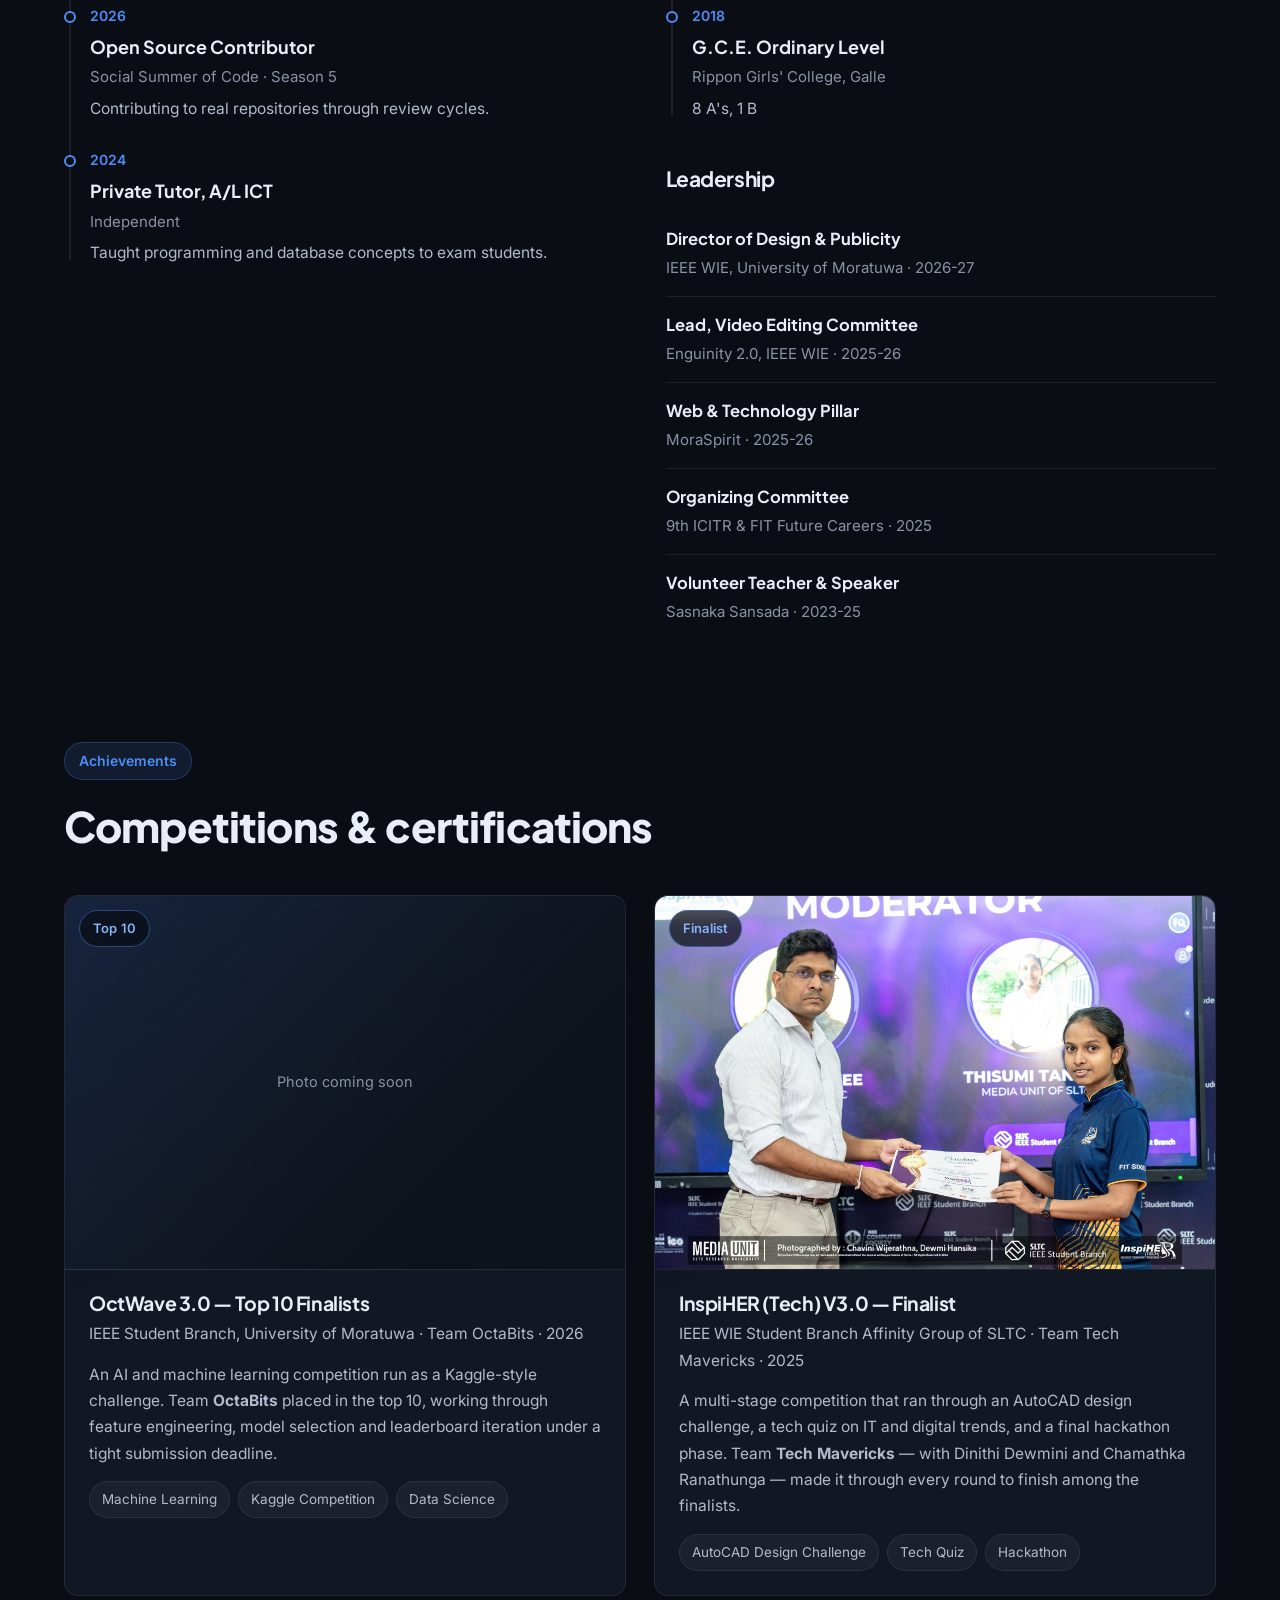
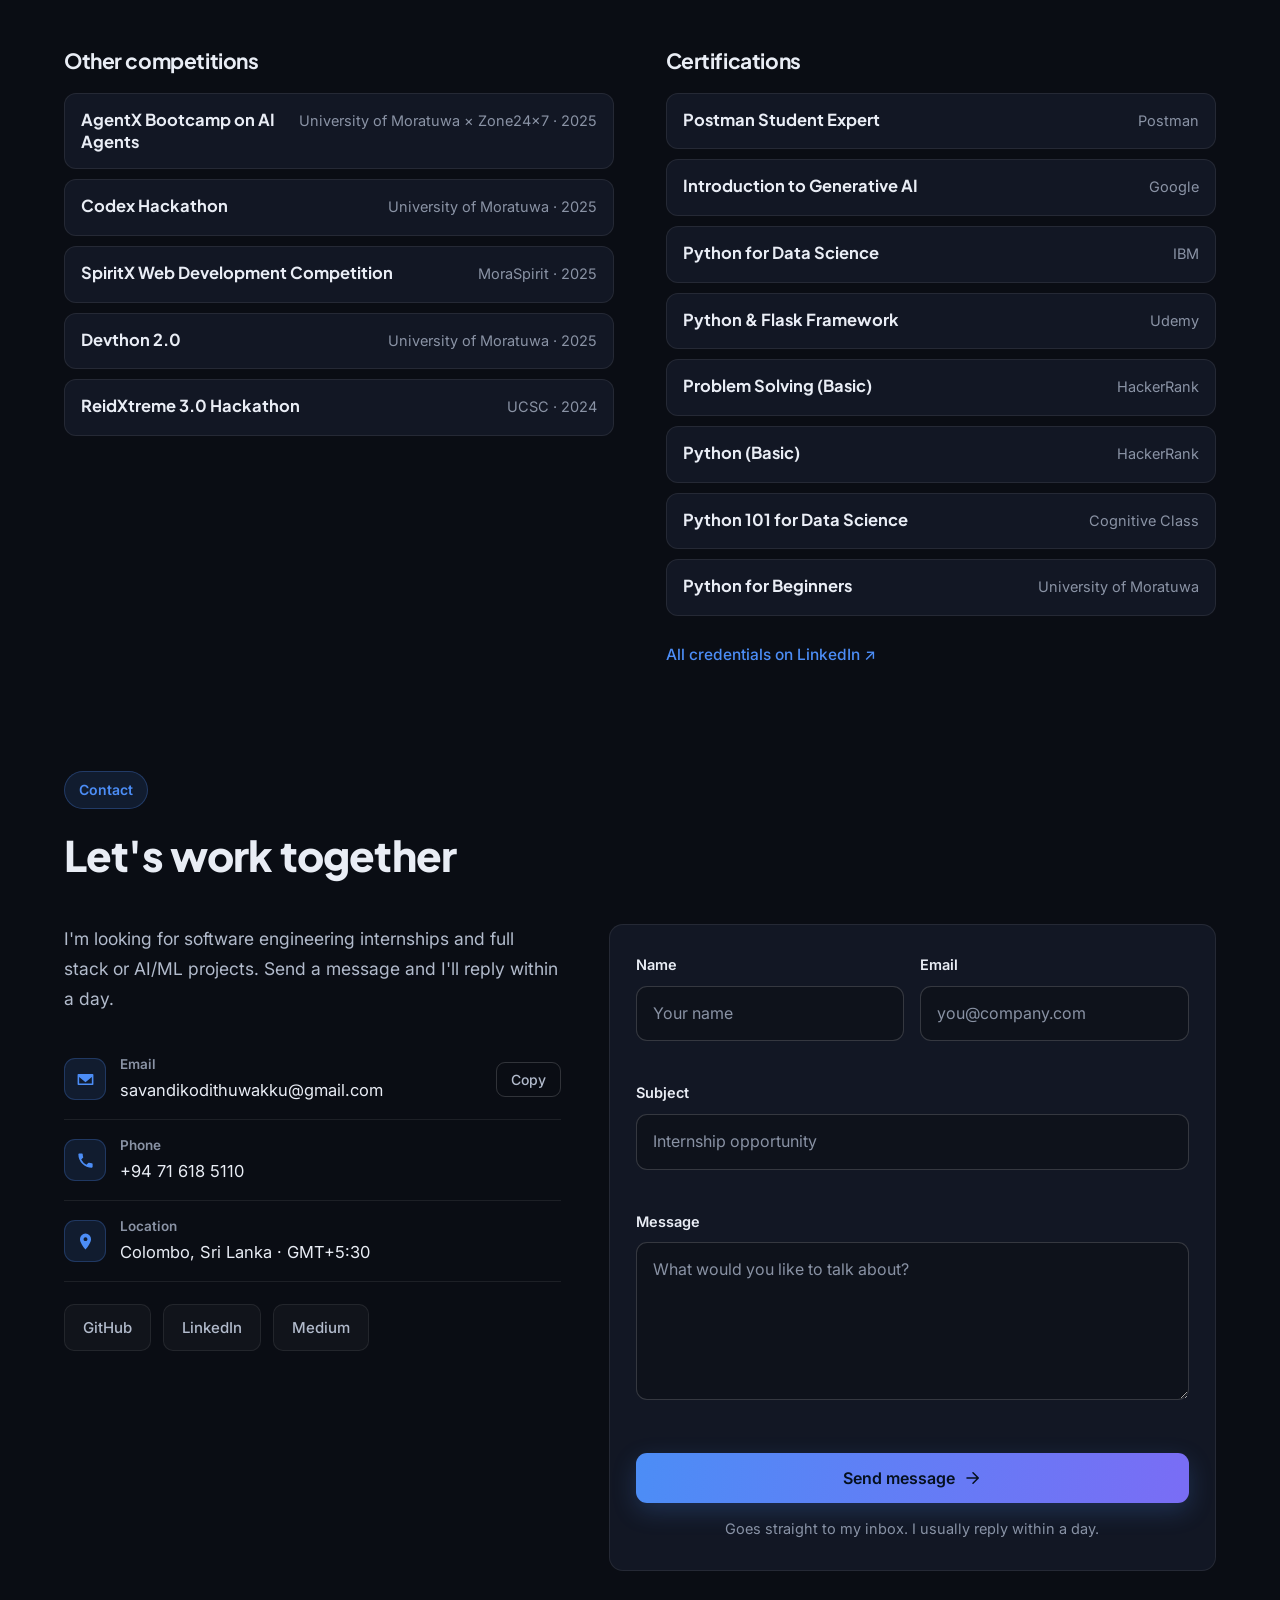
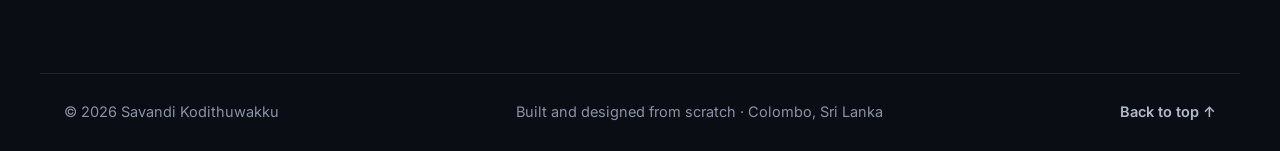
==== commit 36a4d2a6: "Change the order of achievements" ====
--- a/index.html
+++ b/index.html
@@ -448,6 +448,25 @@
   <div class="spot">
     <article class="spot__item">
       <div class="spot__media">
+        <img src="assets/achievements/octwave-3.jpg" alt="OctWave 3.0 competition" loading="lazy" onerror="this.closest('.spot__media').classList.add('is-empty');this.remove()">
+        <span class="spot__badge">Top 10</span>
+      </div>
+      <div class="spot__body">
+        <h3>OctWave 3.0 — Top 10 Finalists</h3>
+        <p class="spot__meta">IEEE Student Branch, University of Moratuwa · Team OctaBits · 2026</p>
+        <p>
+          An AI and machine learning competition run as a Kaggle-style challenge. Team <b>OctaBits</b>
+          placed in the top 10, working through feature engineering, model selection and leaderboard
+          iteration under a tight submission deadline.
+        </p>
+        <ul class="spot__tags">
+          <li>Machine Learning</li><li>Kaggle Competition</li><li>Data Science</li>
+        </ul>
+      </div>
+    </article>
+
+    <article class="spot__item">
+      <div class="spot__media">
         <img src="assets/achievements/inspiher-tech-v3.jpg" alt="Savandi receiving the InspiHER (Tech) V3.0 finalist certificate" loading="lazy" onerror="this.closest('.spot__media').classList.add('is-empty');this.remove()">
         <span class="spot__badge">Finalist</span>
       </div>
@@ -461,25 +480,6 @@
         </p>
         <ul class="spot__tags">
           <li>AutoCAD Design Challenge</li><li>Tech Quiz</li><li>Hackathon</li>
-        </ul>
-      </div>
-    </article>
-
-    <article class="spot__item">
-      <div class="spot__media">
-        <img src="assets/achievements/octwave-3.jpg" alt="OctWave 3.0 competition" loading="lazy" onerror="this.closest('.spot__media').classList.add('is-empty');this.remove()">
-        <span class="spot__badge">Top 10</span>
-      </div>
-      <div class="spot__body">
-        <h3>OctWave 3.0 — Top 10 Finalists</h3>
-        <p class="spot__meta">IEEE Student Branch, University of Moratuwa · Team OctaBits · 2026</p>
-        <p>
-          An AI and machine learning competition run as a Kaggle-style challenge. Team <b>OctaBits</b>
-          placed in the top 10, working through feature engineering, model selection and leaderboard
-          iteration under a tight submission deadline.
-        </p>
-        <ul class="spot__tags">
-          <li>Machine Learning</li><li>Kaggle Competition</li><li>Data Science</li>
         </ul>
       </div>
     </article>
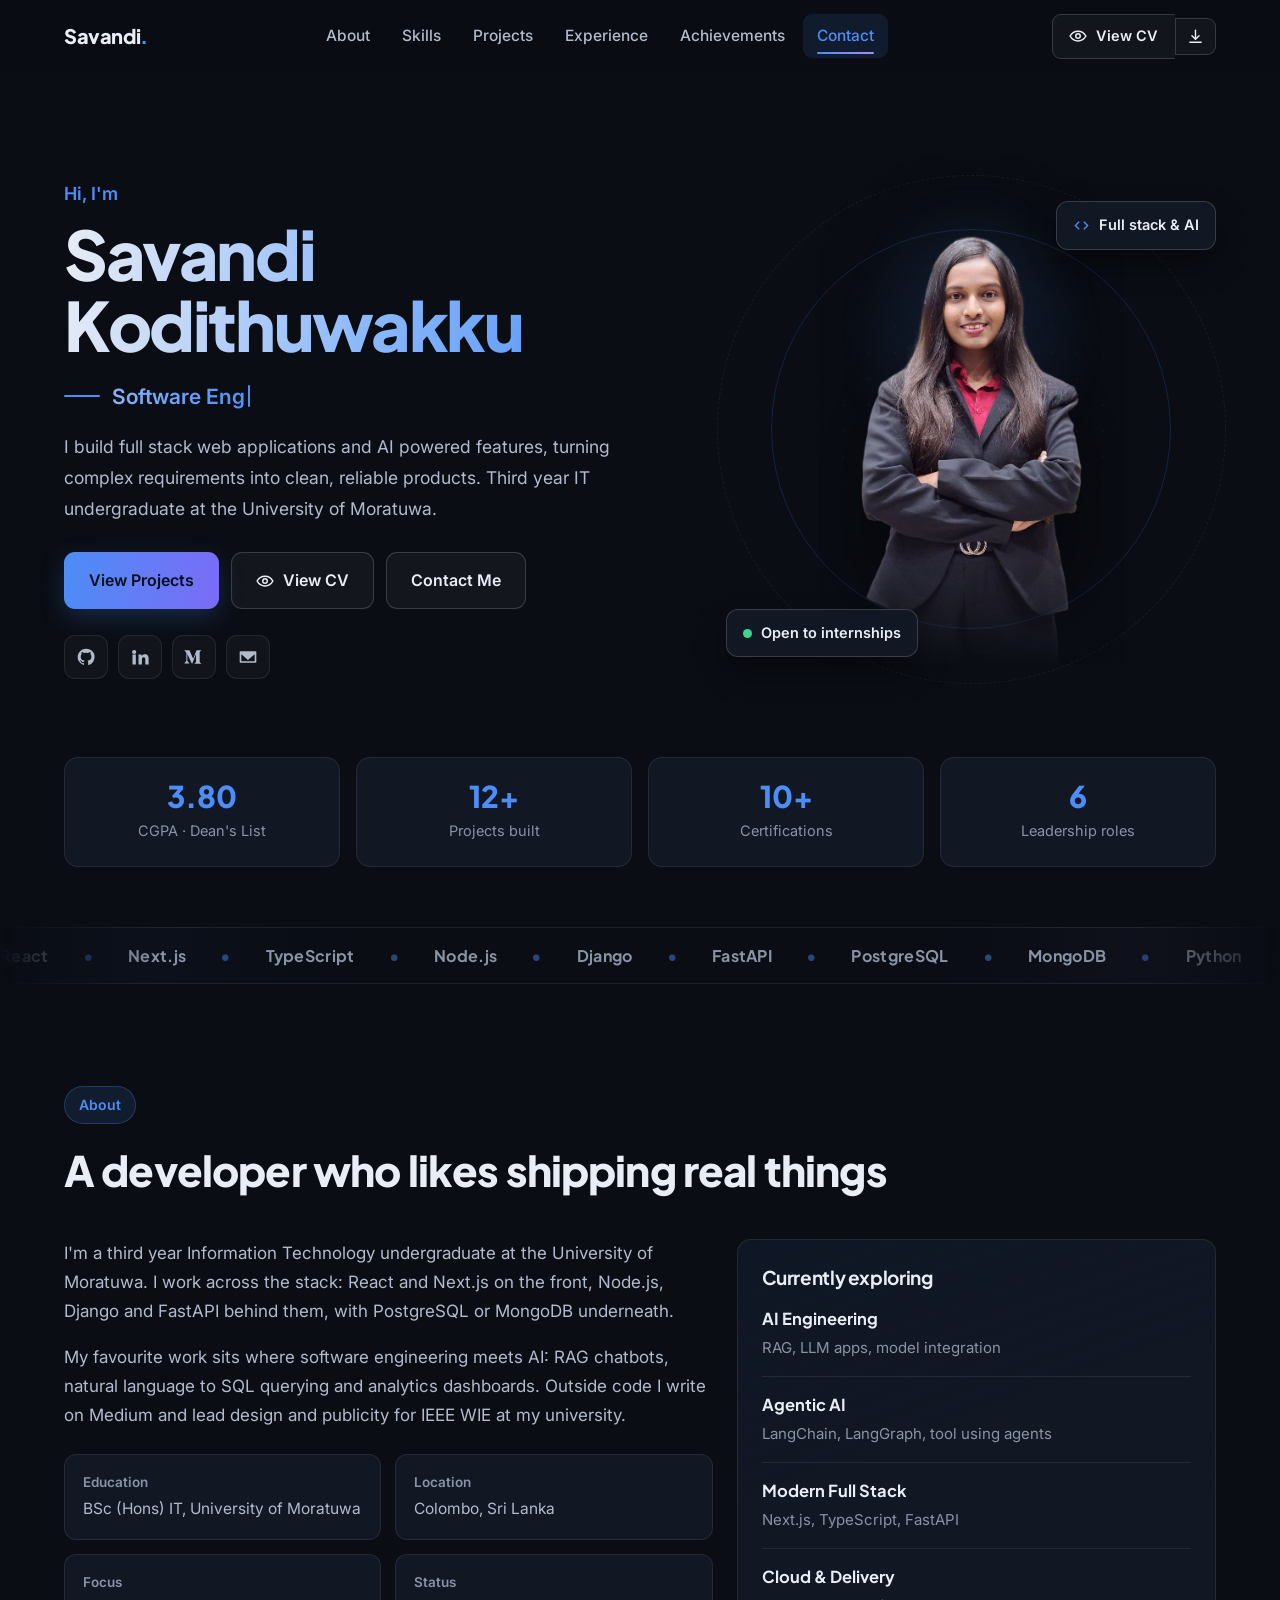
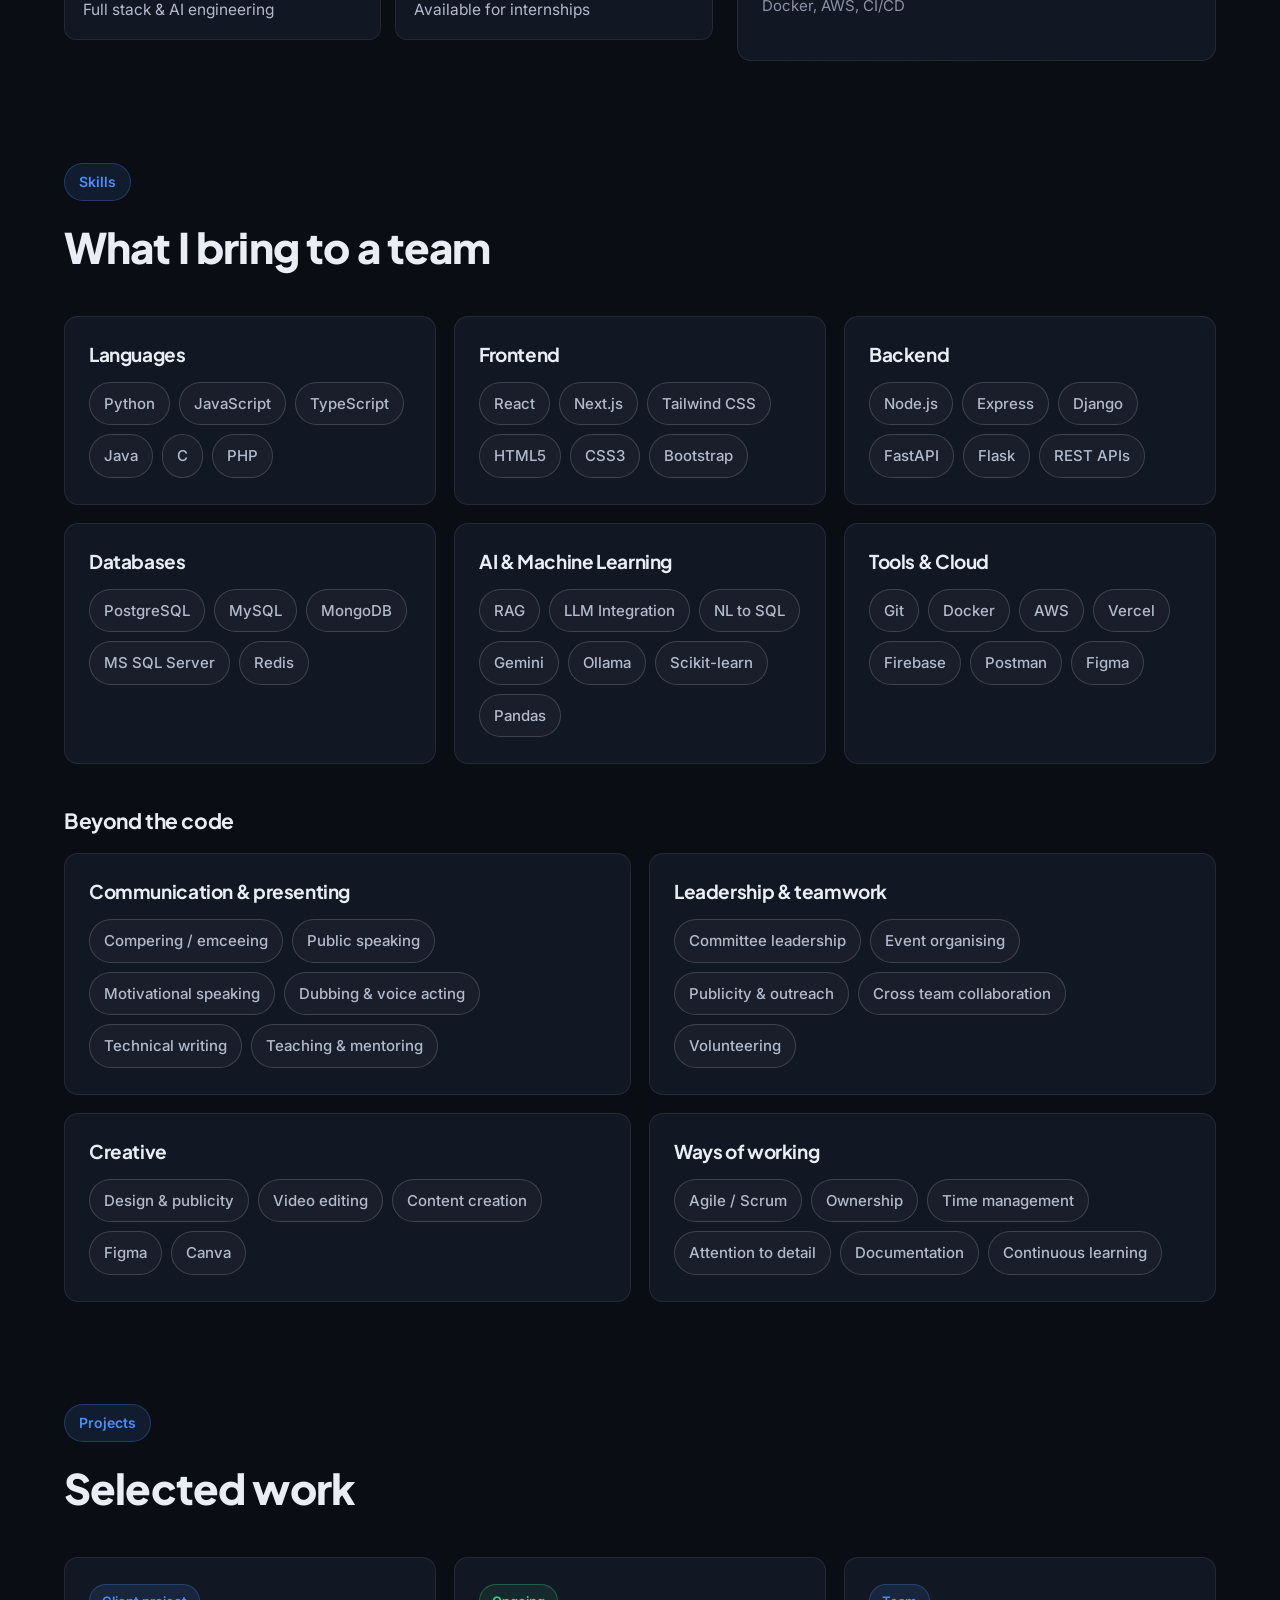
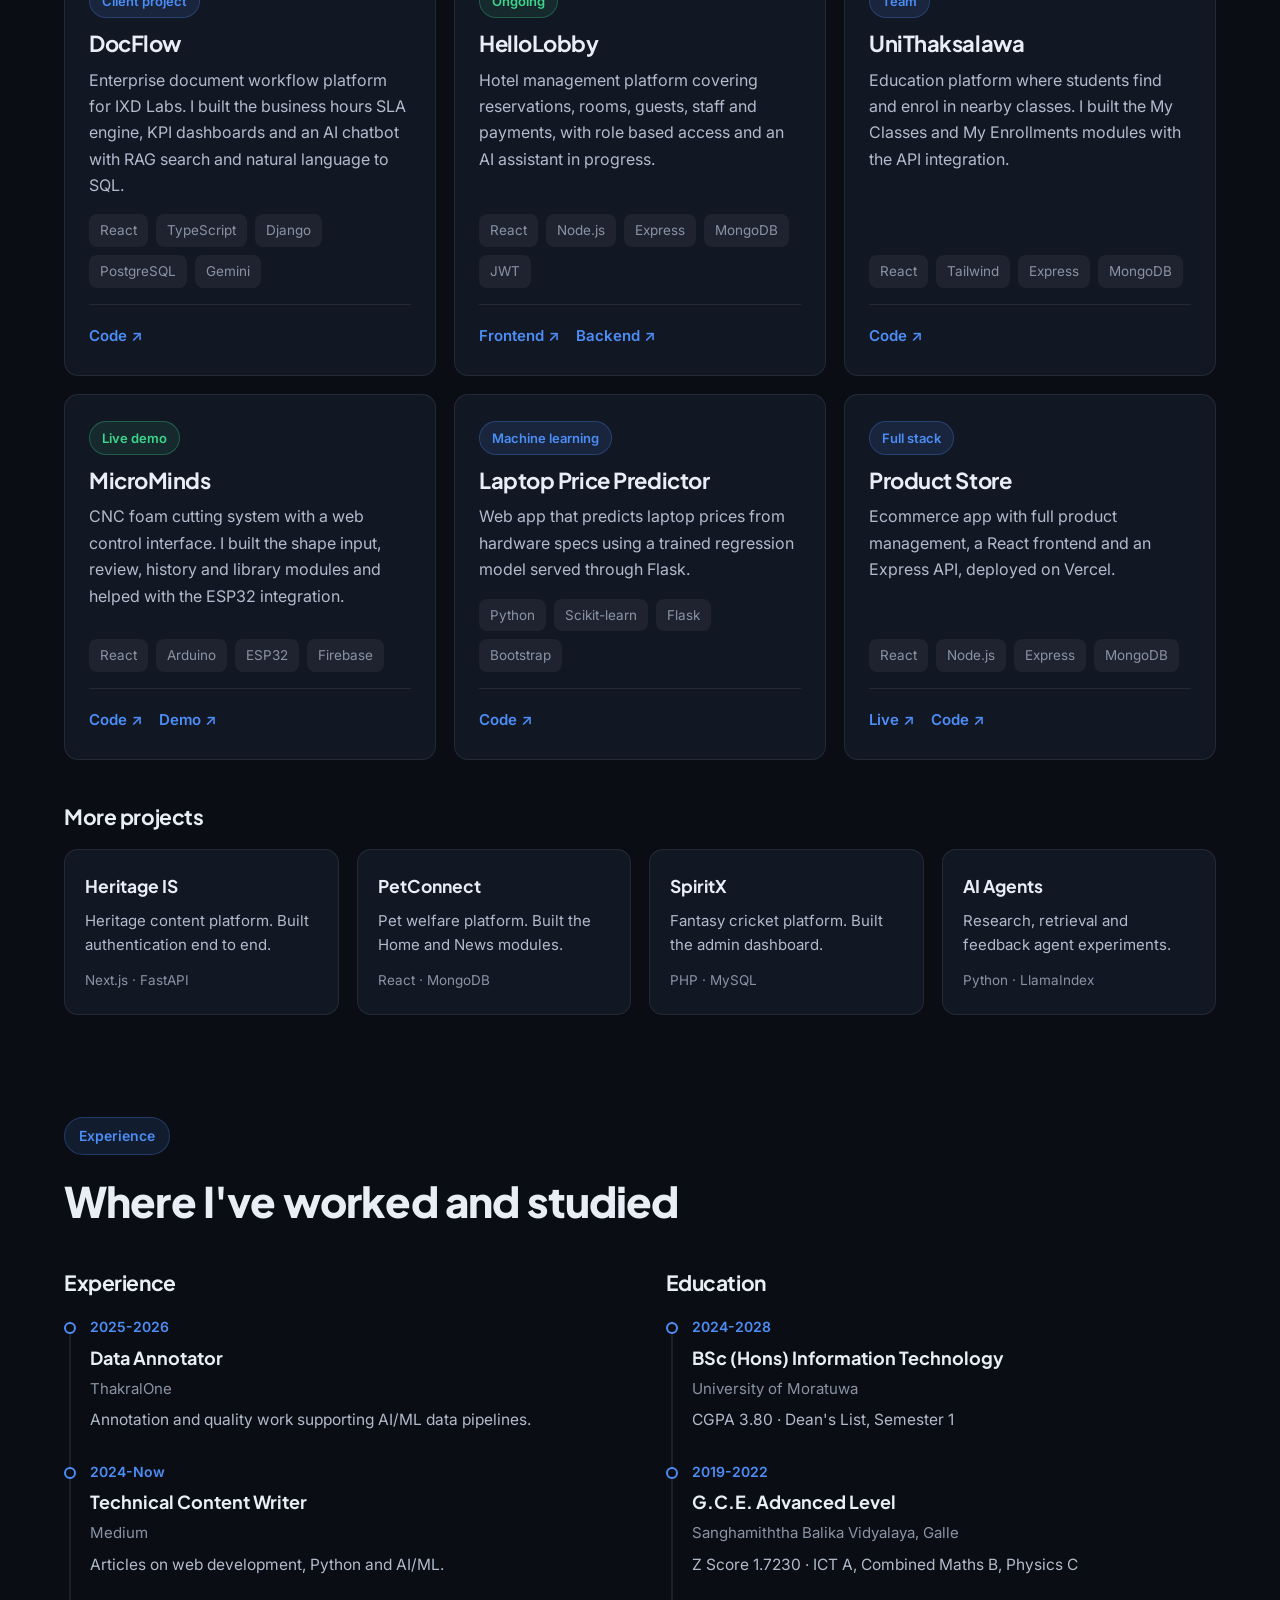
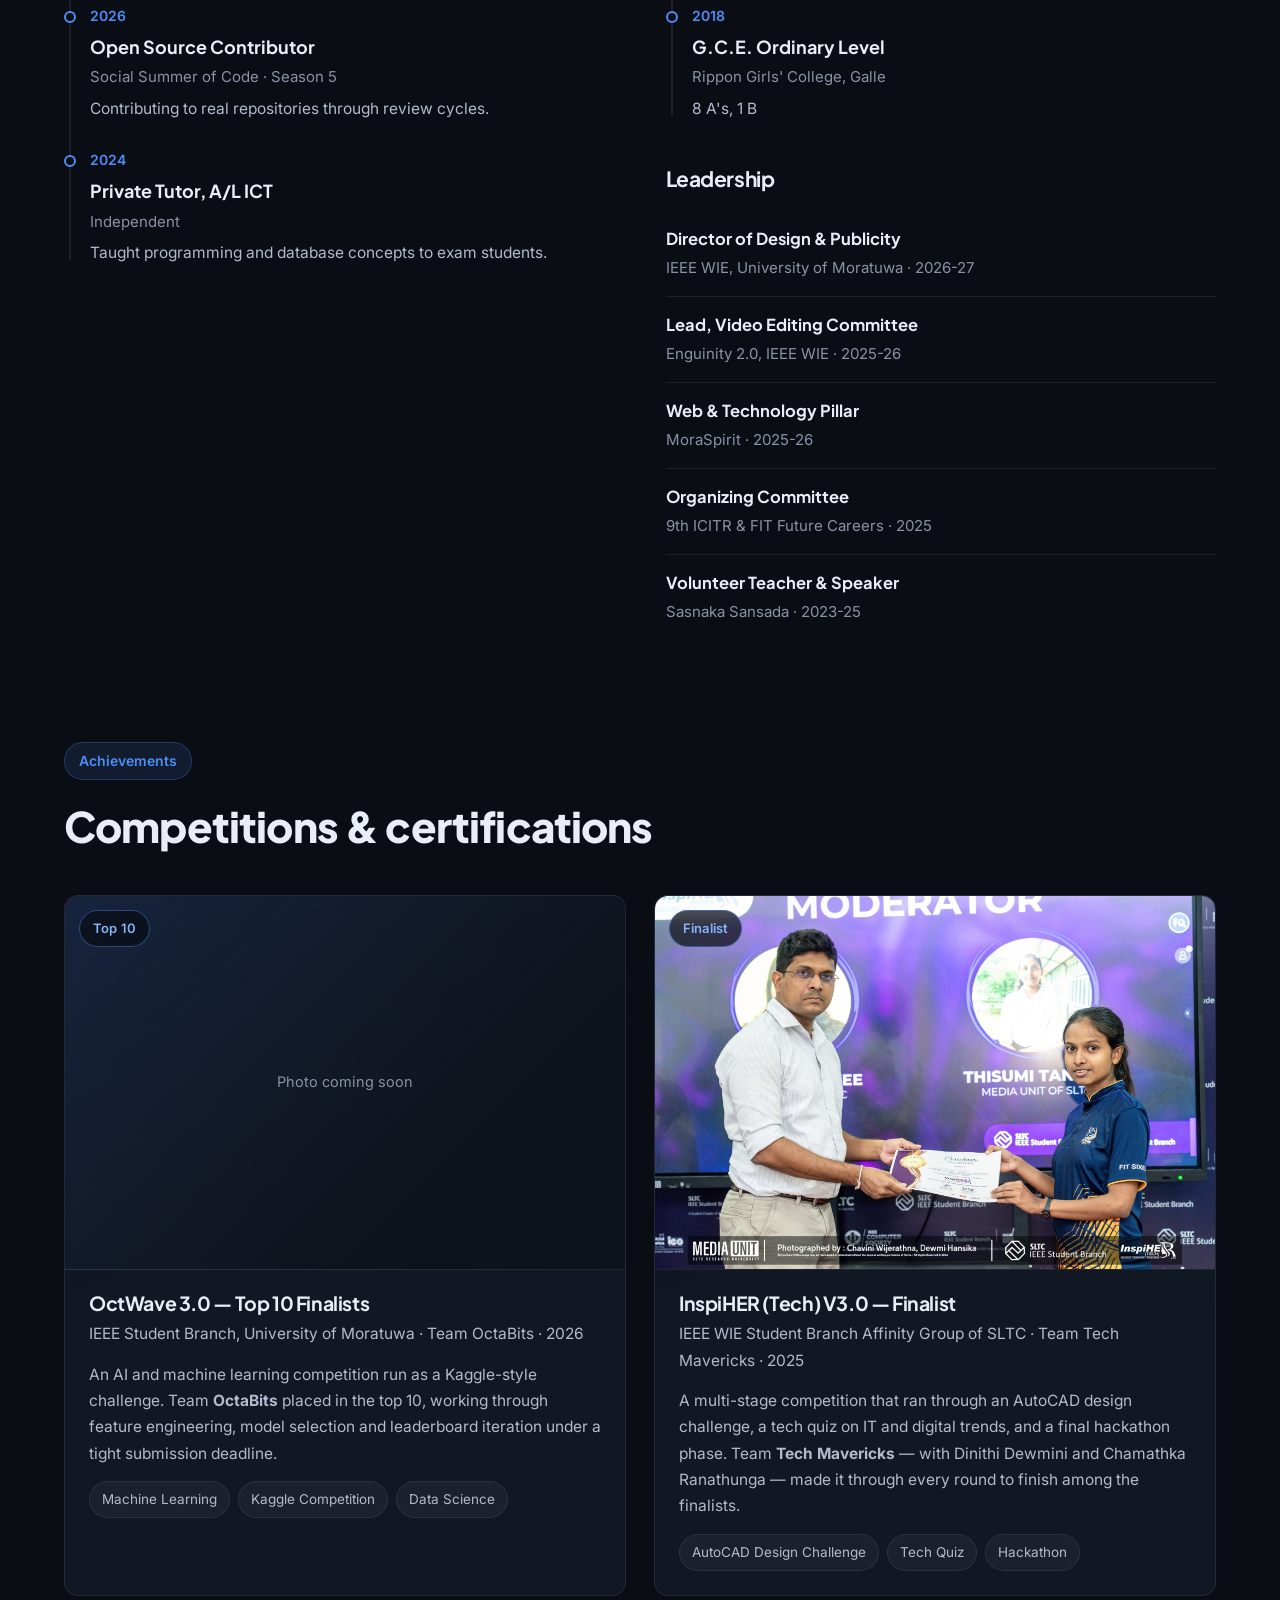
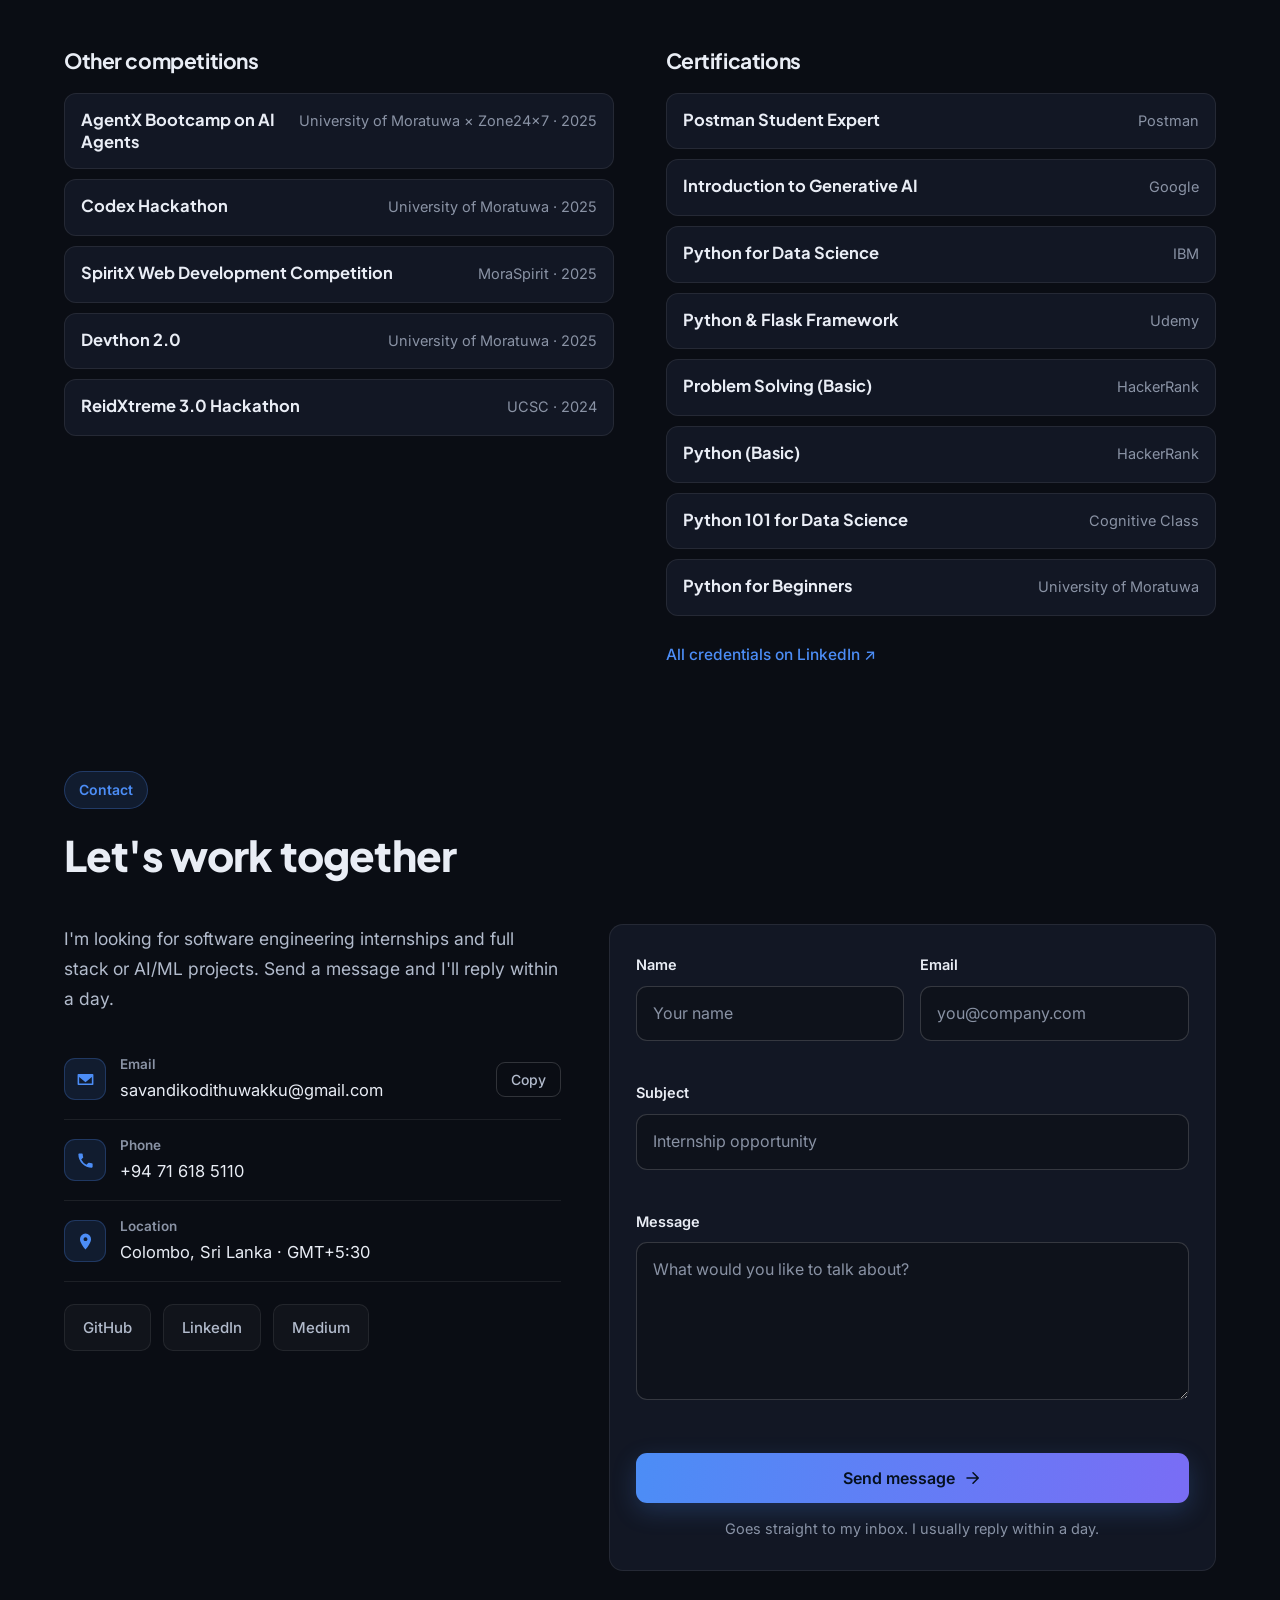
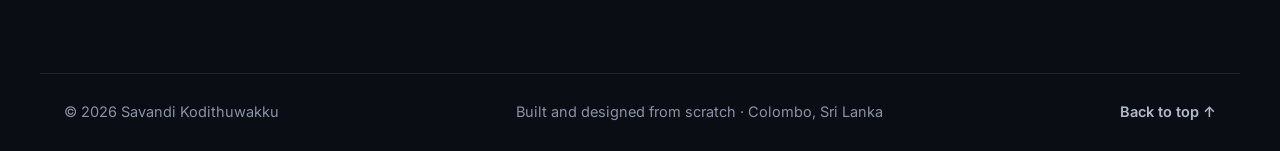
==== commit 85e2e393: "Update rotator" ====
--- a/index.html
+++ b/index.html
@@ -63,8 +63,8 @@
     <p class="hero__role">
       <span class="hero__roleline"></span>
       <span class="type" id="type">
-        <span class="type__ghost" aria-hidden="true">Software Engineering Undergraduate</span>
-        <span class="type__live"><span class="type__txt" id="type-txt">Software Engineering Undergraduate</span><span class="type__cur" aria-hidden="true"></span></span>
+        <span class="type__ghost" aria-hidden="true">Technical Content Writer</span>
+        <span class="type__live"><span class="type__txt" id="type-txt">Software Engineer</span><span class="type__cur" aria-hidden="true"></span></span>
       </span>
     </p>
     <p class="hero__lede">
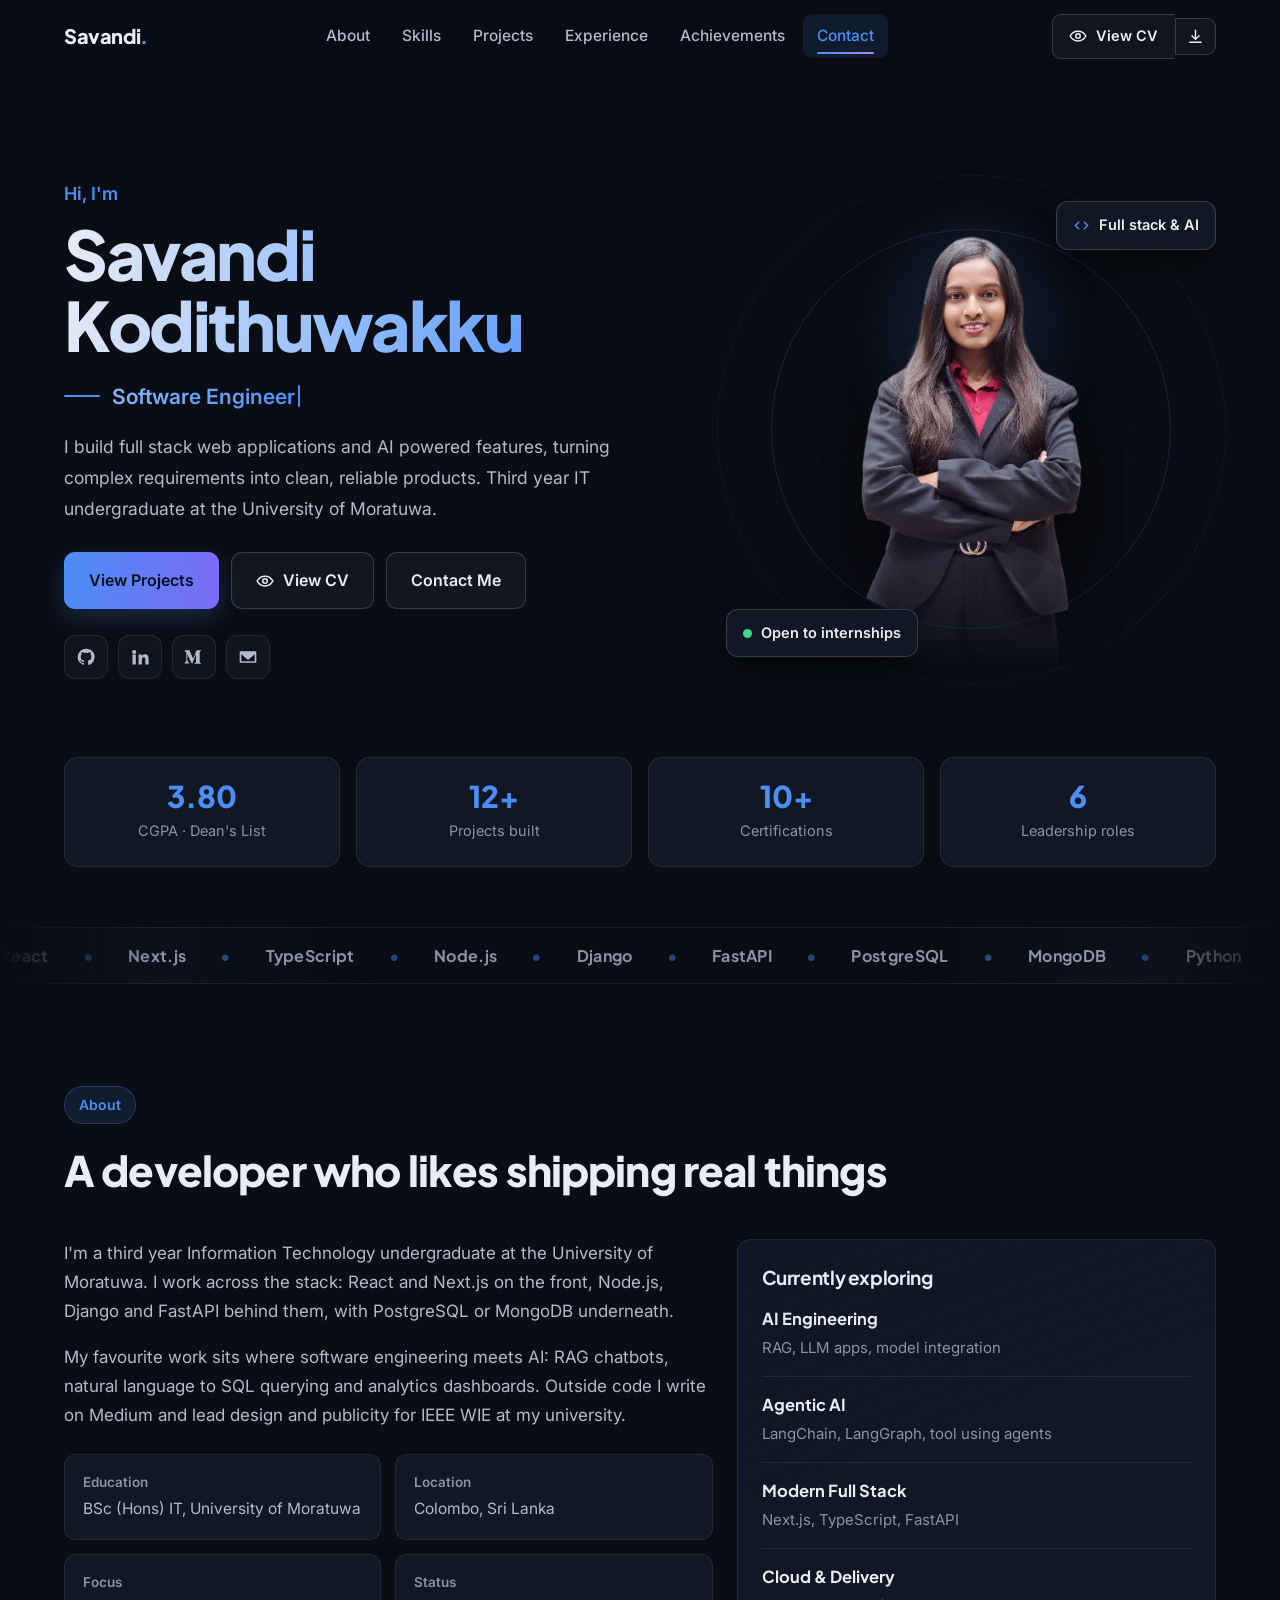
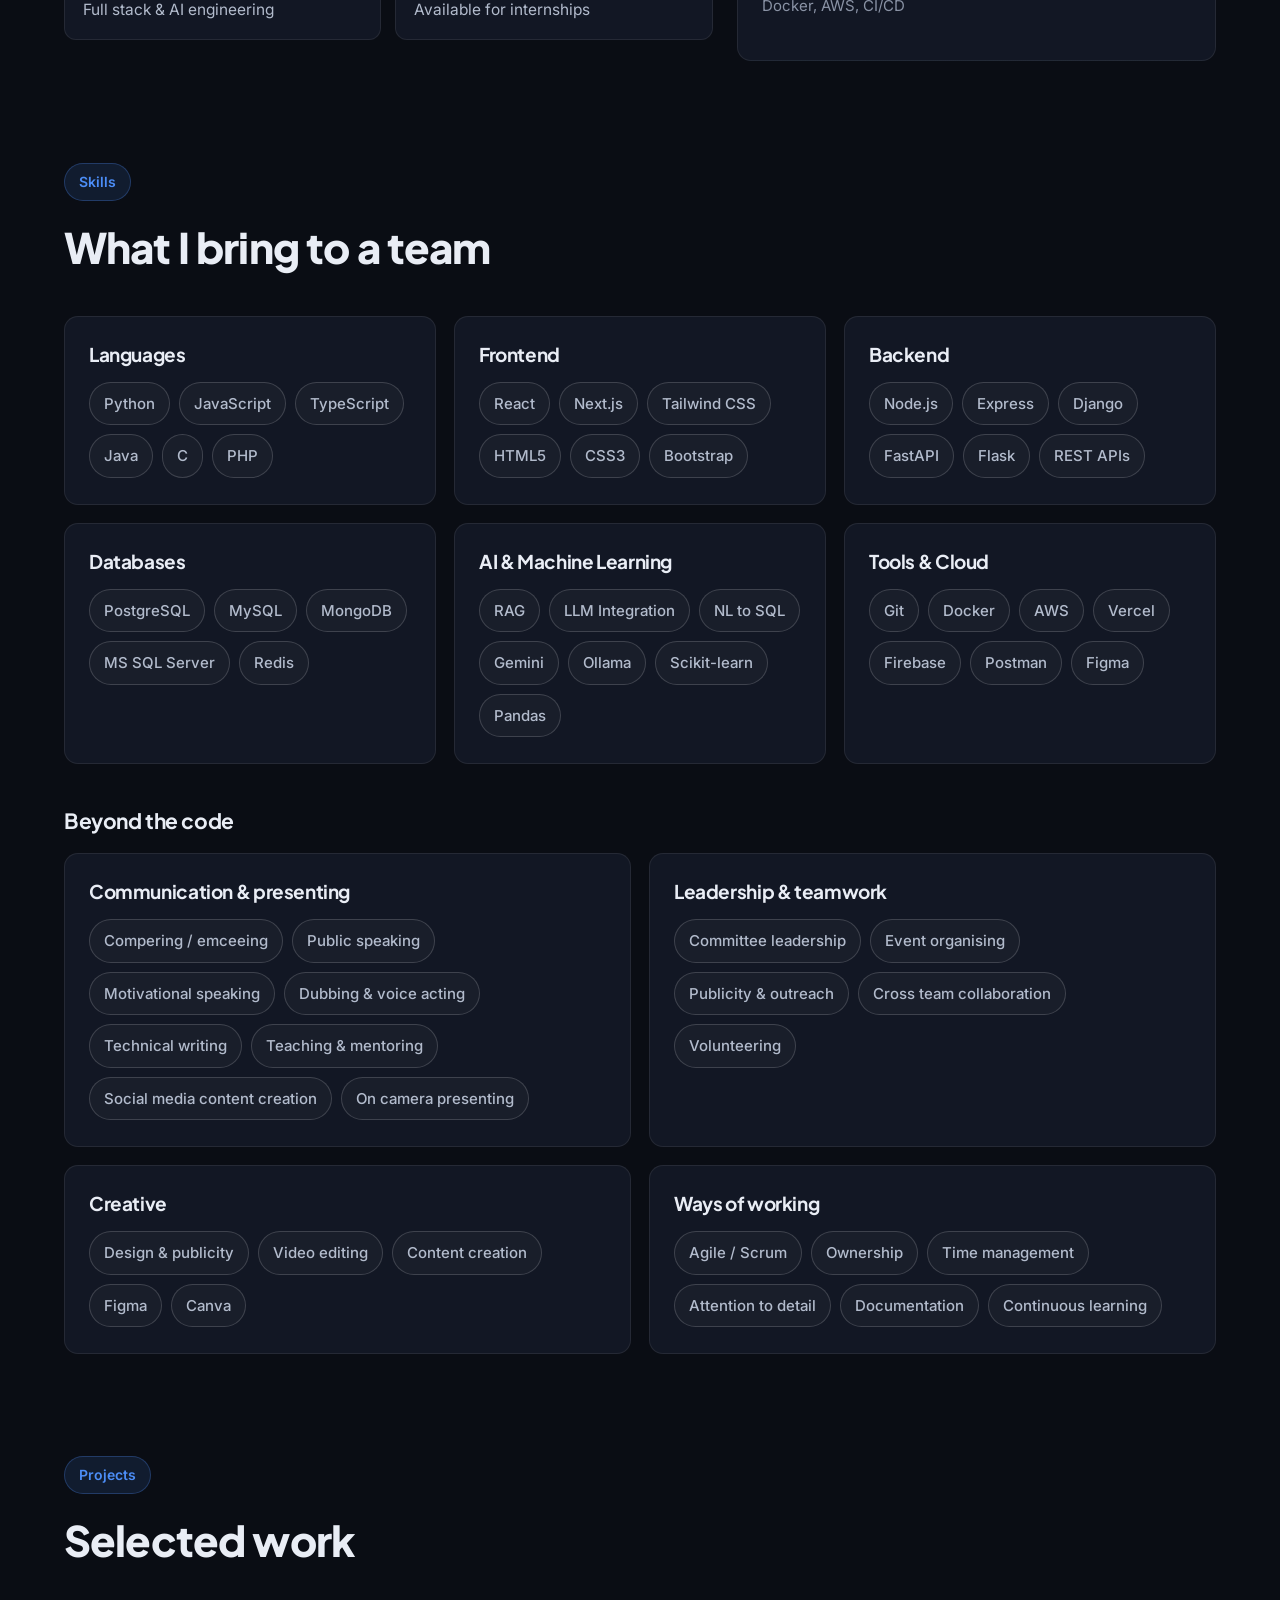
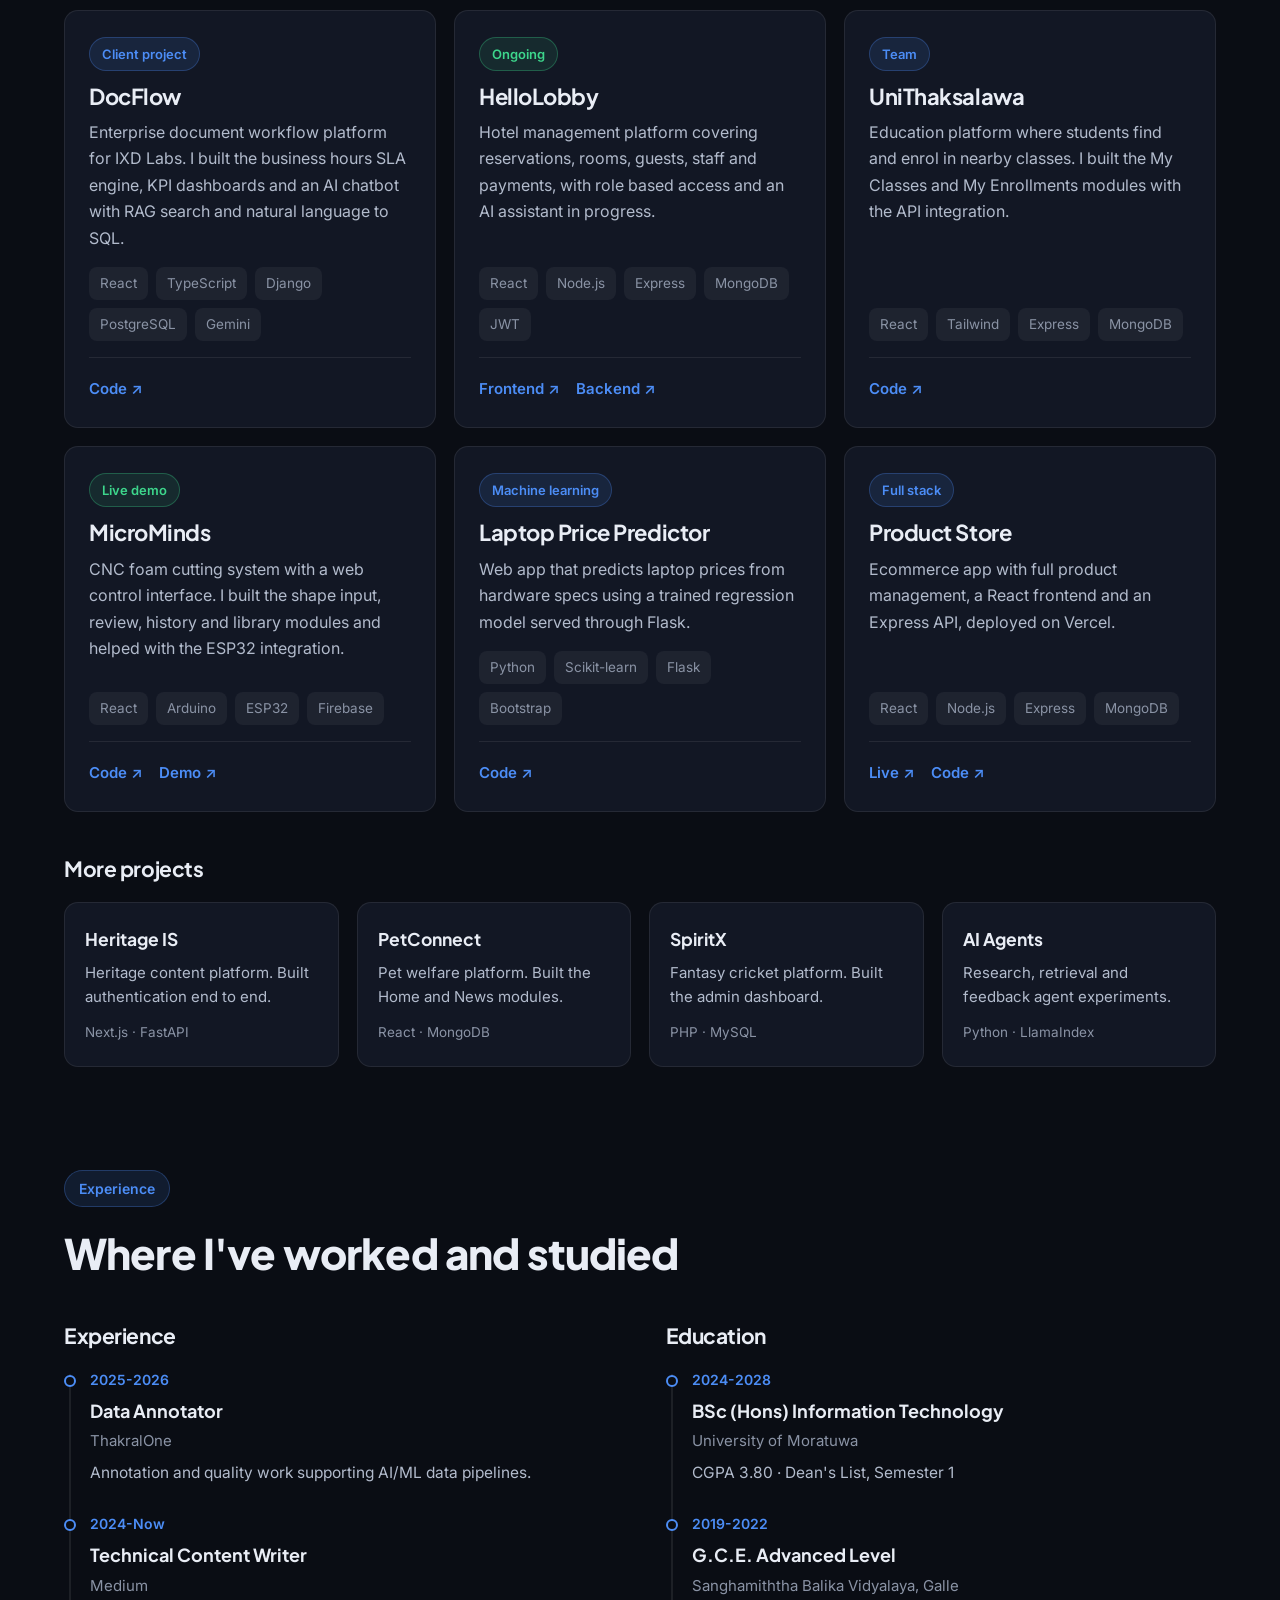
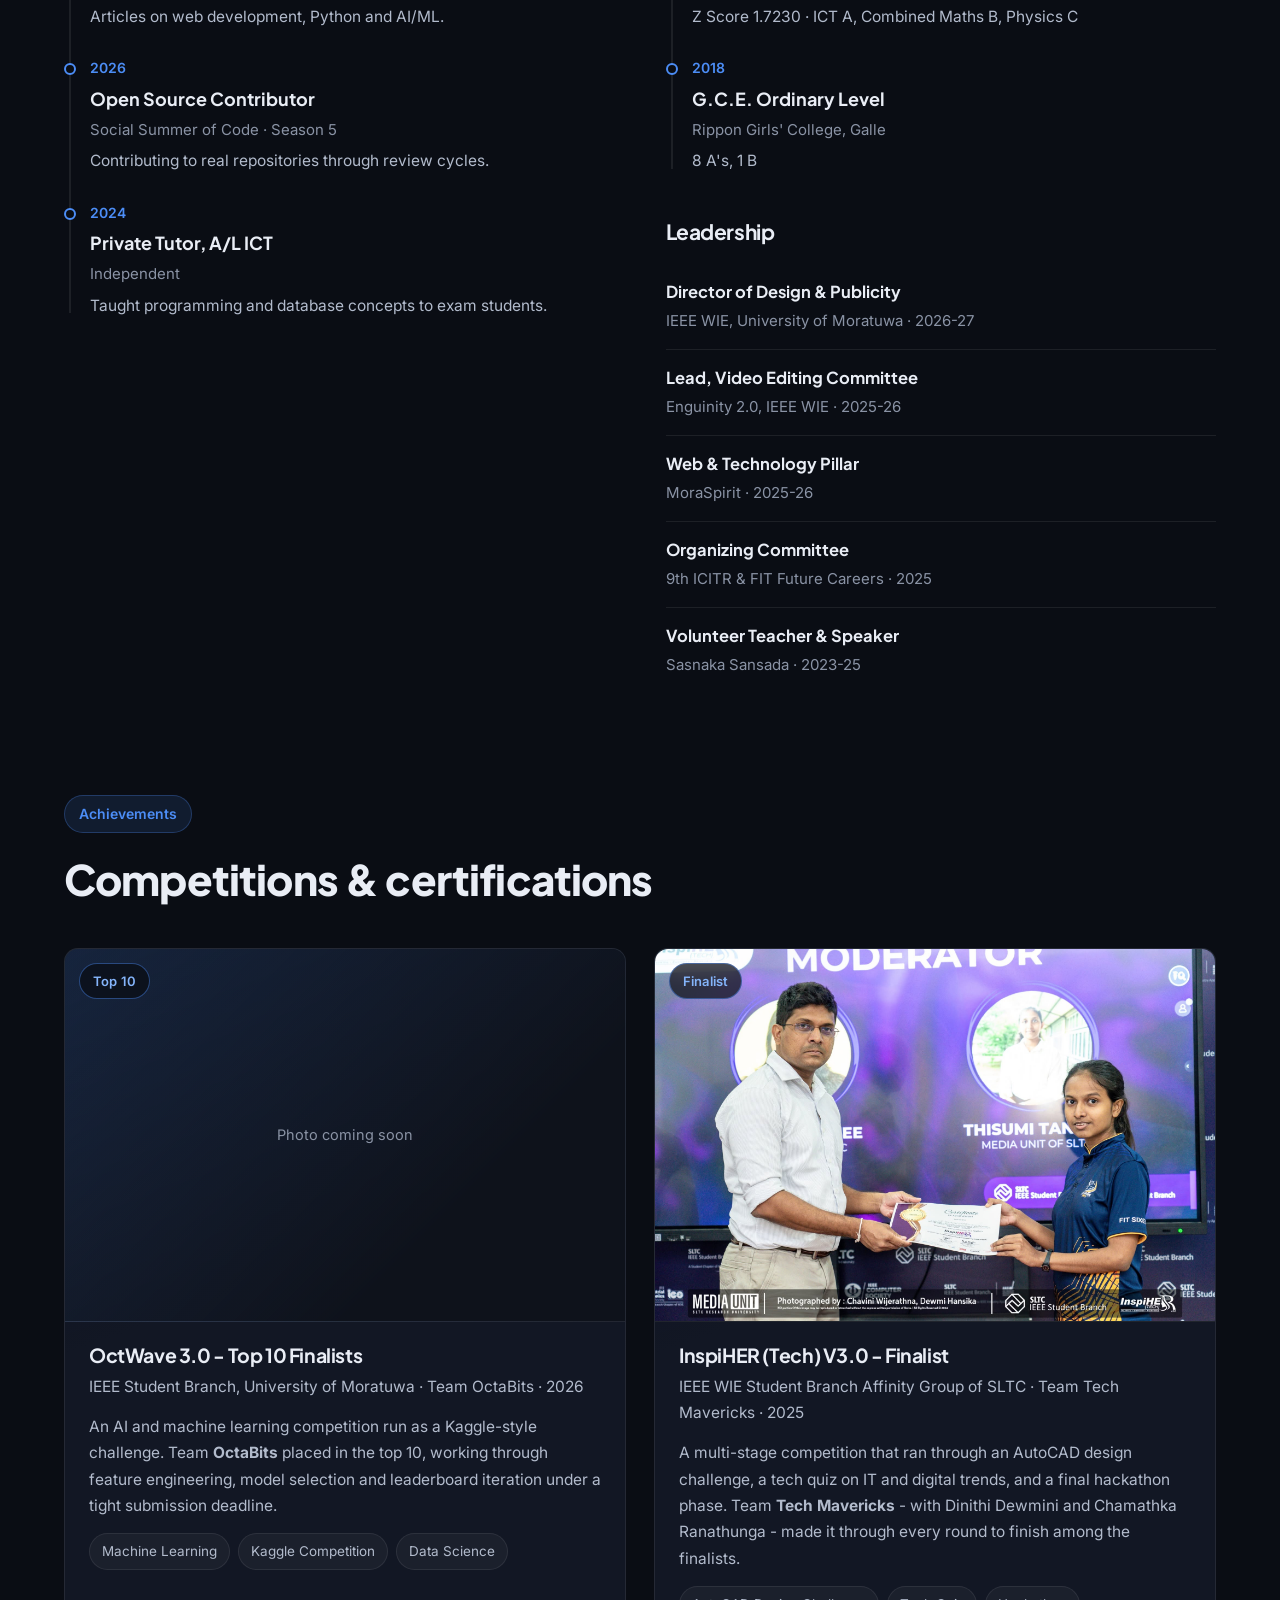
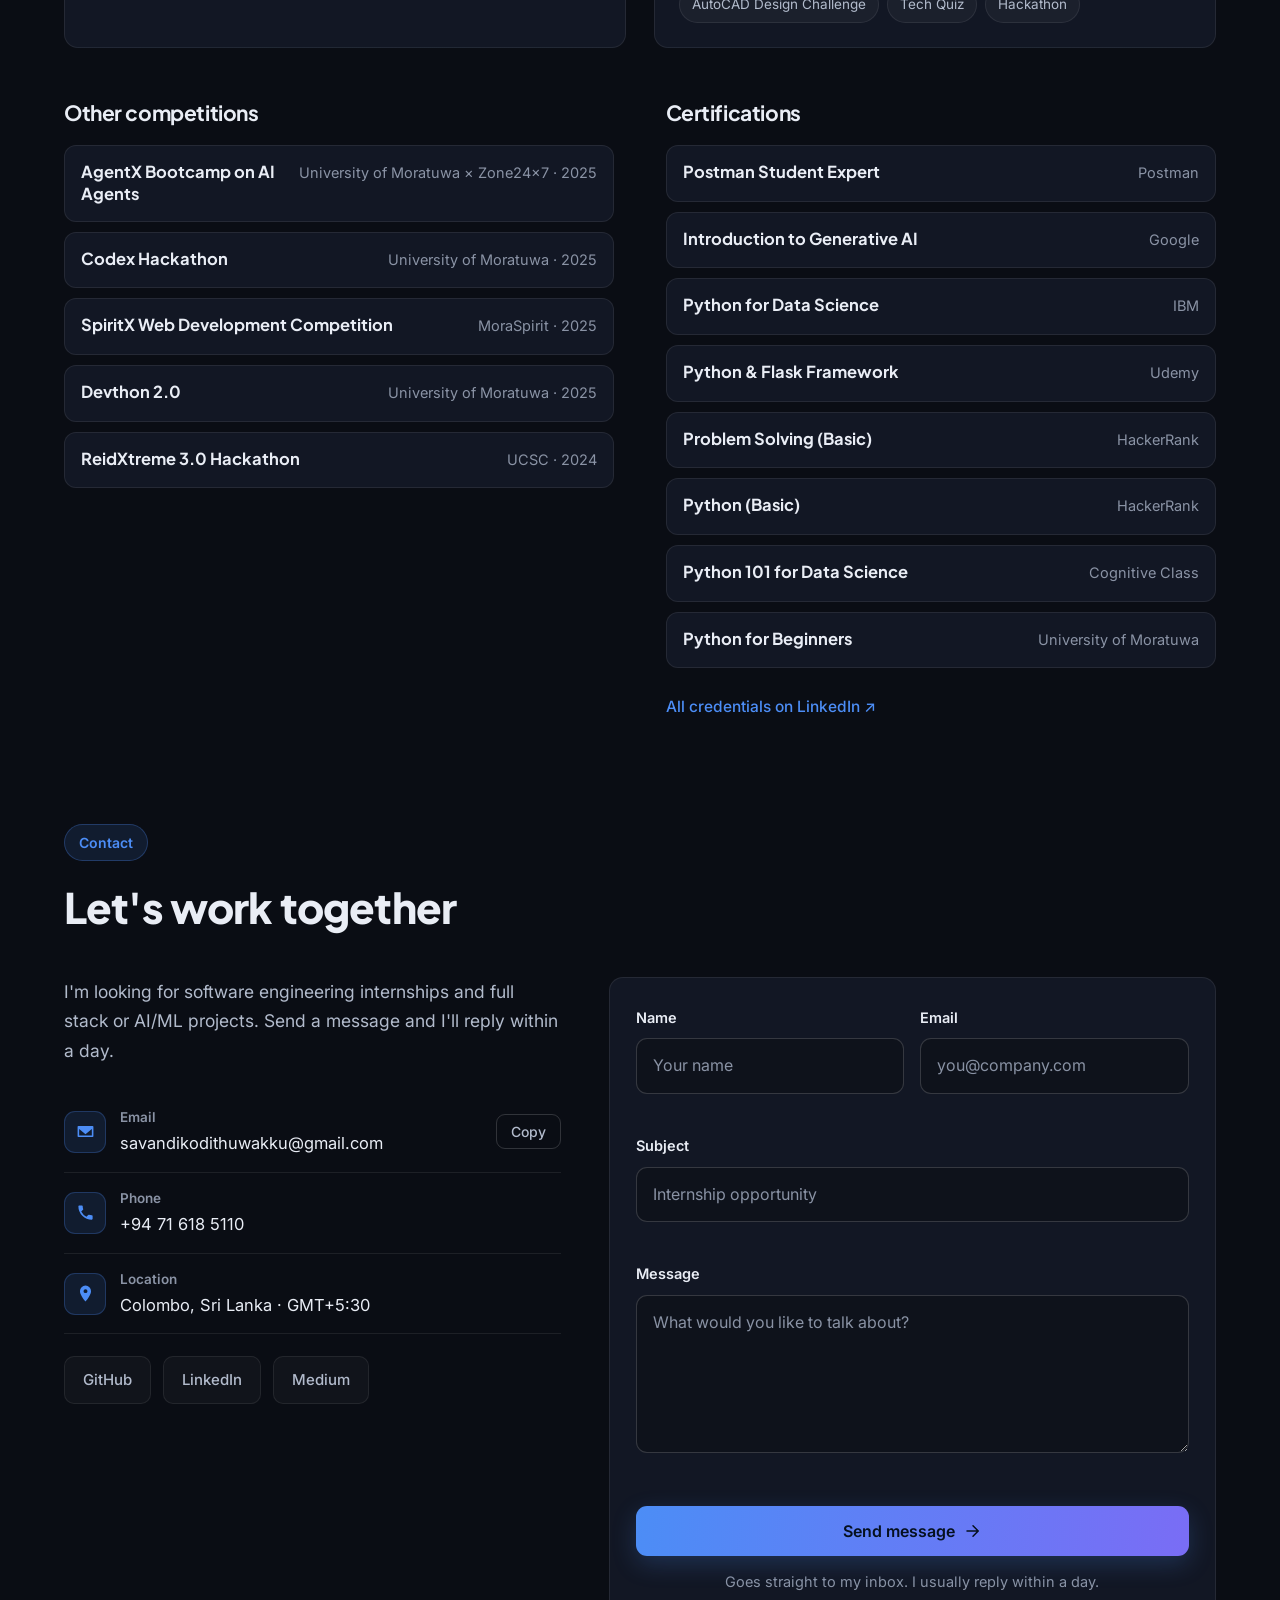
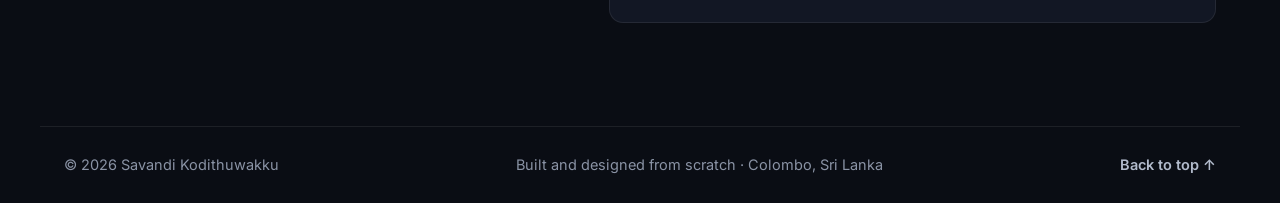
==== commit 3cf82c8f: "Update communication skills" ====
--- a/index.html
+++ b/index.html
@@ -245,7 +245,7 @@
   <div class="grid grid--2">
     <article class="card">
       <h3>Communication &amp; presenting</h3>
-      <ul class="pills"><li>Compering / emceeing</li><li>Public speaking</li><li>Motivational speaking</li><li>Dubbing &amp; voice acting</li><li>Technical writing</li><li>Teaching &amp; mentoring</li></ul>
+      <ul class="pills"><li>Compering / emceeing</li><li>Public speaking</li><li>Motivational speaking</li><li>Dubbing &amp; voice acting</li><li>Technical writing</li><li>Teaching &amp; mentoring</li><li>Social media content creation</li><li>On camera presenting</li></ul>
     </article>
     <article class="card">
       <h3>Leadership &amp; teamwork</h3>
@@ -452,7 +452,7 @@
         <span class="spot__badge">Top 10</span>
       </div>
       <div class="spot__body">
-        <h3>OctWave 3.0 — Top 10 Finalists</h3>
+        <h3>OctWave 3.0 - Top 10 Finalists</h3>
         <p class="spot__meta">IEEE Student Branch, University of Moratuwa · Team OctaBits · 2026</p>
         <p>
           An AI and machine learning competition run as a Kaggle-style challenge. Team <b>OctaBits</b>
@@ -471,12 +471,12 @@
         <span class="spot__badge">Finalist</span>
       </div>
       <div class="spot__body">
-        <h3>InspiHER (Tech) V3.0 — Finalist</h3>
+        <h3>InspiHER (Tech) V3.0 - Finalist</h3>
         <p class="spot__meta">IEEE WIE Student Branch Affinity Group of SLTC · Team Tech Mavericks · 2025</p>
         <p>
           A multi-stage competition that ran through an AutoCAD design challenge, a tech quiz on IT and
-          digital trends, and a final hackathon phase. Team <b>Tech Mavericks</b> — with Dinithi Dewmini
-          and Chamathka Ranathunga — made it through every round to finish among the finalists.
+          digital trends, and a final hackathon phase. Team <b>Tech Mavericks</b> - with Dinithi Dewmini
+          and Chamathka Ranathunga - made it through every round to finish among the finalists.
         </p>
         <ul class="spot__tags">
           <li>AutoCAD Design Challenge</li><li>Tech Quiz</li><li>Hackathon</li>
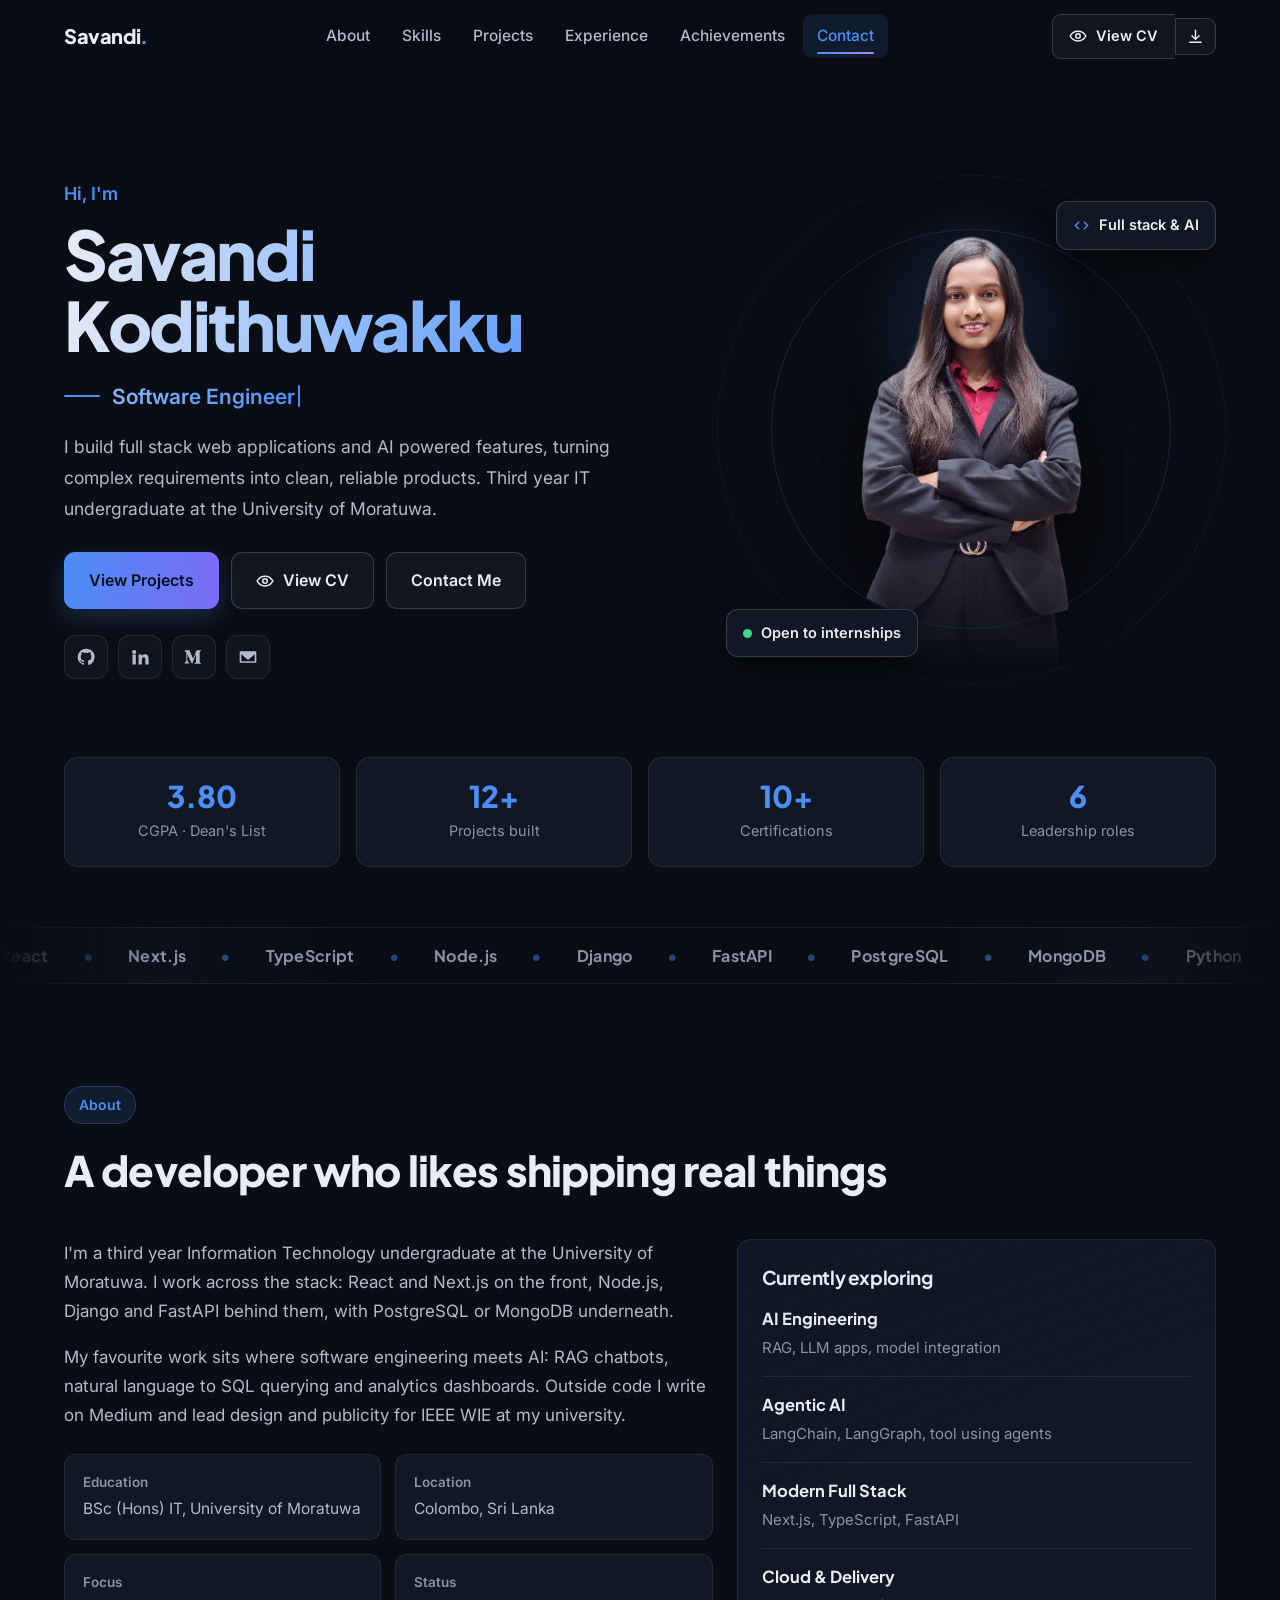
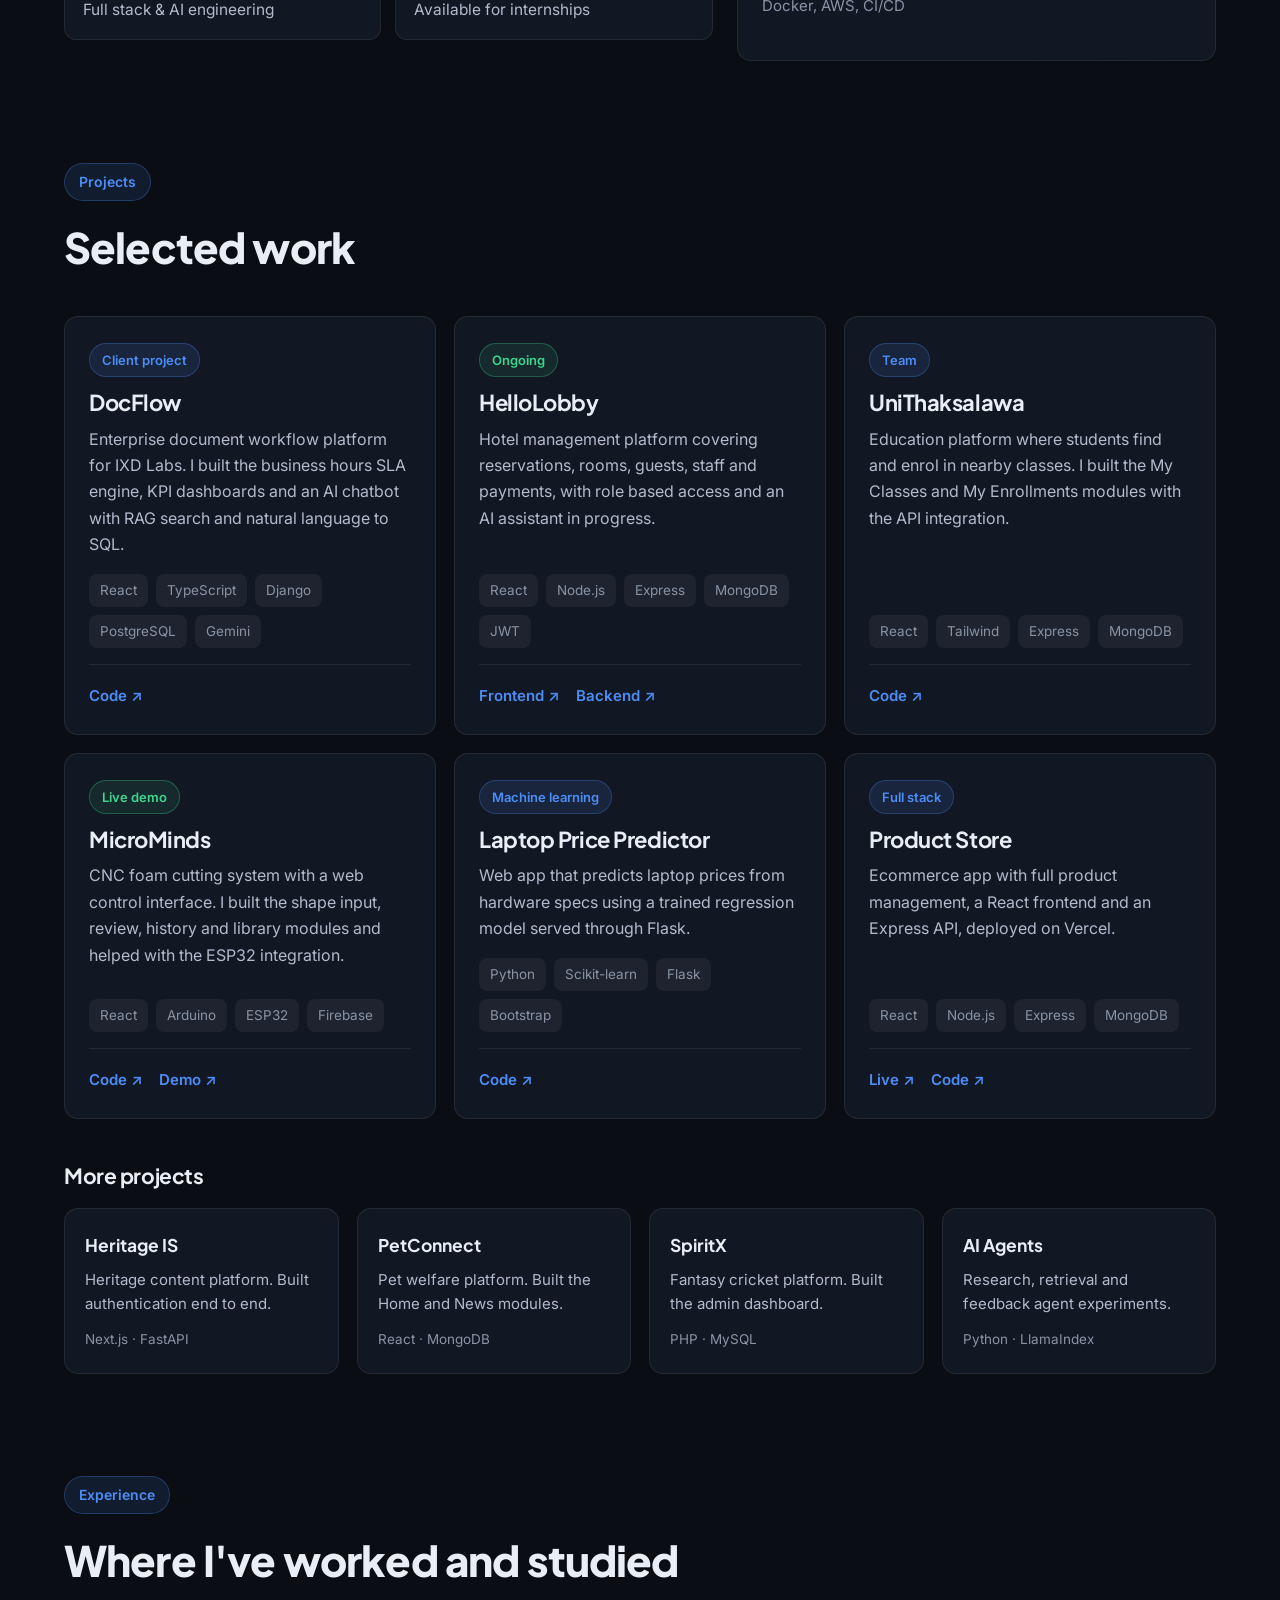
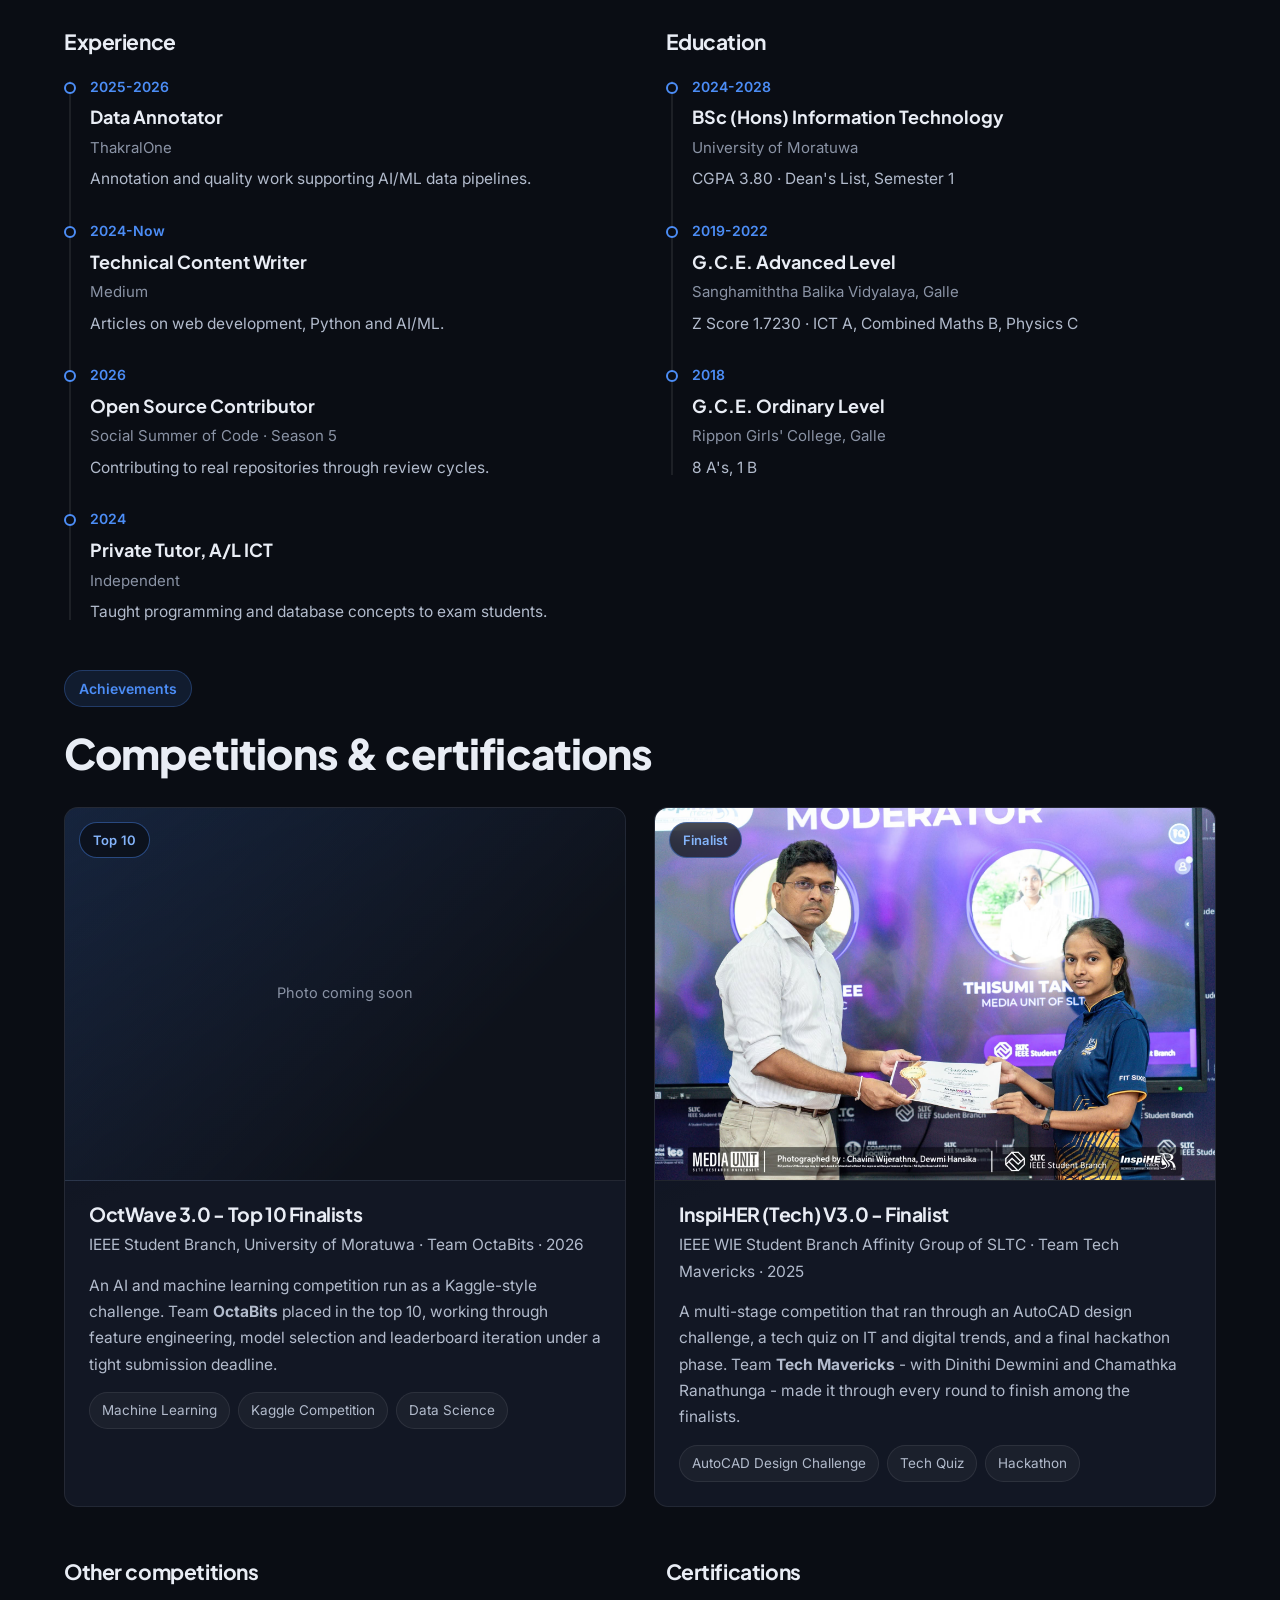
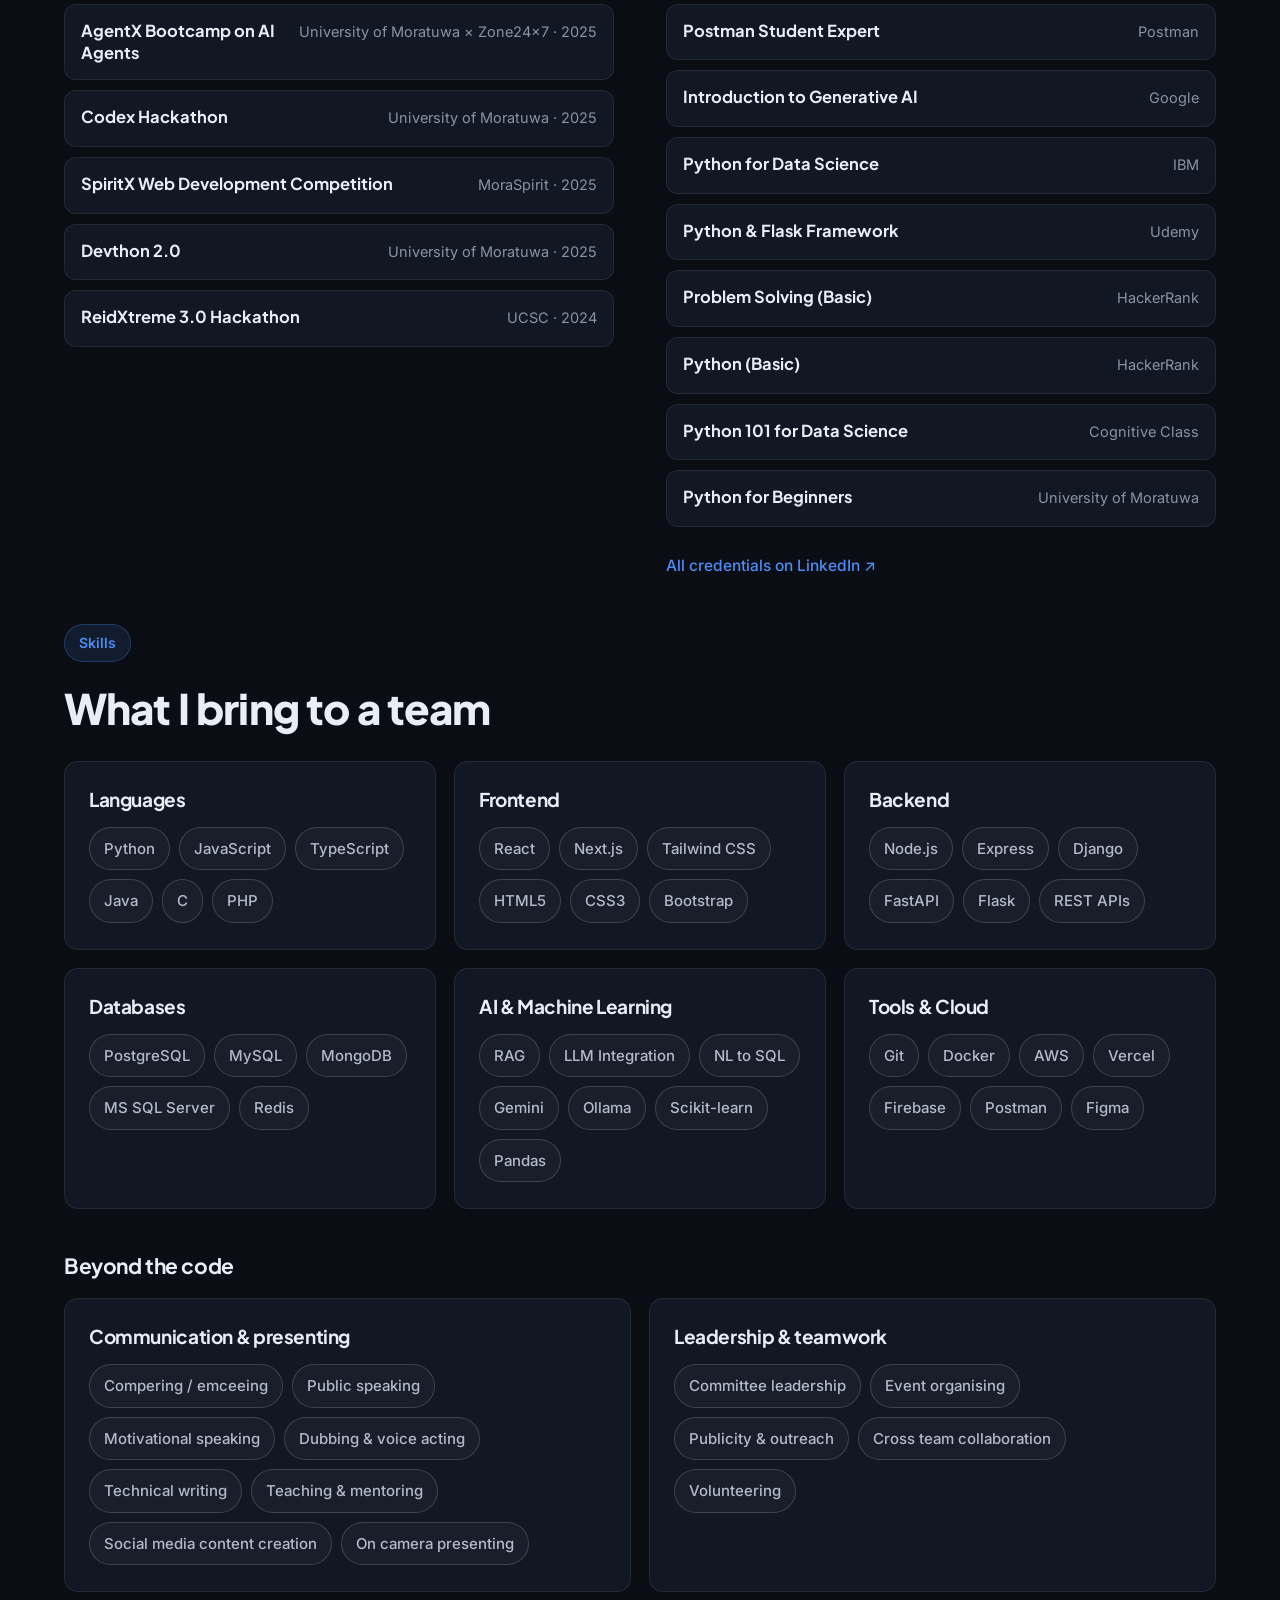
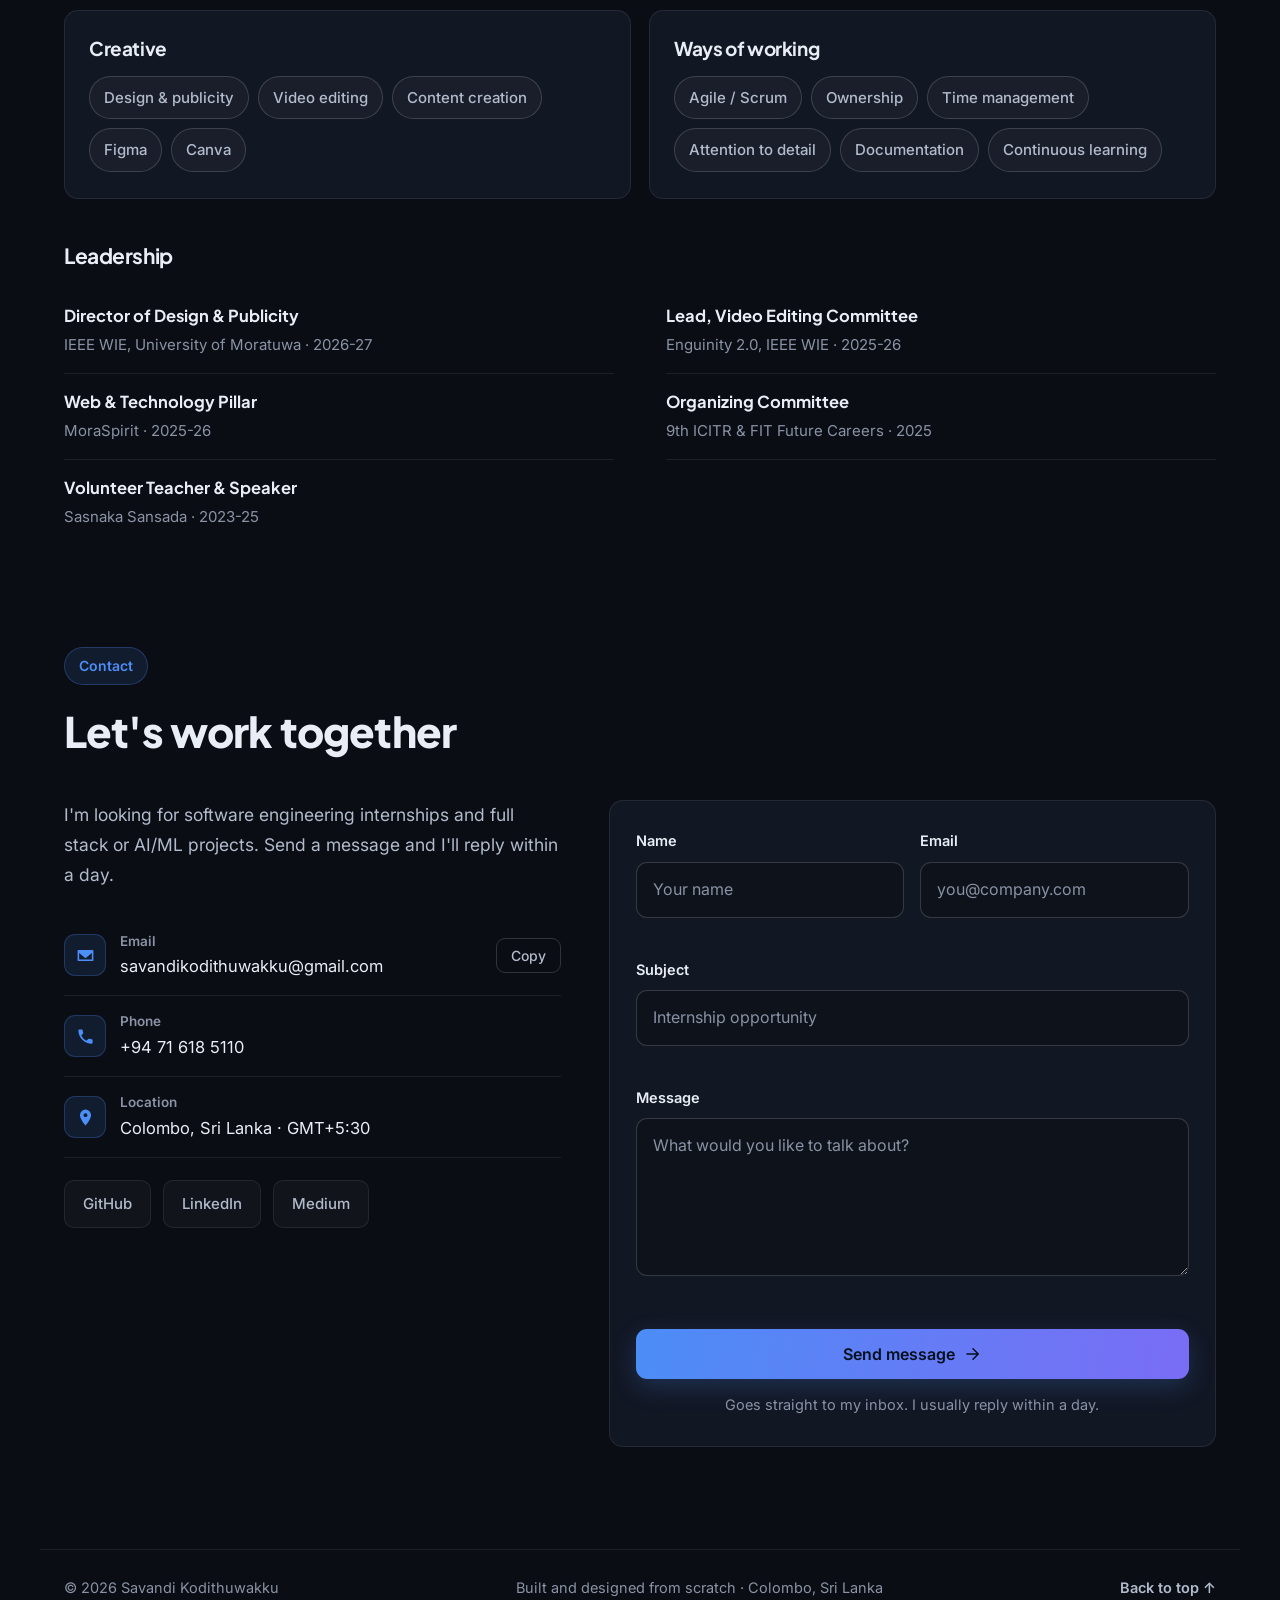
==== commit 31901821: "Change order of content" ====
--- a/index.html
+++ b/index.html
@@ -206,62 +206,6 @@
   </div>
 </section>
 
-<!-- ================= SKILLS ================= -->
-<section class="section" id="skills">
-  <header class="head">
-    <span class="head__tag">Skills</span>
-    <h2>What I bring to a team</h2>
-  </header>
-
-  <div class="grid grid--3">
-    <article class="card">
-      <h3>Languages</h3>
-      <ul class="pills"><li>Python</li><li>JavaScript</li><li>TypeScript</li><li>Java</li><li>C</li><li>PHP</li></ul>
-    </article>
-    <article class="card">
-      <h3>Frontend</h3>
-      <ul class="pills"><li>React</li><li>Next.js</li><li>Tailwind CSS</li><li>HTML5</li><li>CSS3</li><li>Bootstrap</li></ul>
-    </article>
-    <article class="card">
-      <h3>Backend</h3>
-      <ul class="pills"><li>Node.js</li><li>Express</li><li>Django</li><li>FastAPI</li><li>Flask</li><li>REST APIs</li></ul>
-    </article>
-    <article class="card">
-      <h3>Databases</h3>
-      <ul class="pills"><li>PostgreSQL</li><li>MySQL</li><li>MongoDB</li><li>MS SQL Server</li><li>Redis</li></ul>
-    </article>
-    <article class="card">
-      <h3>AI &amp; Machine Learning</h3>
-      <ul class="pills"><li>RAG</li><li>LLM Integration</li><li>NL to SQL</li><li>Gemini</li><li>Ollama</li><li>Scikit-learn</li><li>Pandas</li></ul>
-    </article>
-    <article class="card">
-      <h3>Tools &amp; Cloud</h3>
-      <ul class="pills"><li>Git</li><li>Docker</li><li>AWS</li><li>Vercel</li><li>Firebase</li><li>Postman</li><li>Figma</li></ul>
-    </article>
-  </div>
-
-  <h3 class="subhead">Beyond the code</h3>
-
-  <div class="grid grid--2">
-    <article class="card">
-      <h3>Communication &amp; presenting</h3>
-      <ul class="pills"><li>Compering / emceeing</li><li>Public speaking</li><li>Motivational speaking</li><li>Dubbing &amp; voice acting</li><li>Technical writing</li><li>Teaching &amp; mentoring</li><li>Social media content creation</li><li>On camera presenting</li></ul>
-    </article>
-    <article class="card">
-      <h3>Leadership &amp; teamwork</h3>
-      <ul class="pills"><li>Committee leadership</li><li>Event organising</li><li>Publicity &amp; outreach</li><li>Cross team collaboration</li><li>Volunteering</li></ul>
-    </article>
-    <article class="card">
-      <h3>Creative</h3>
-      <ul class="pills"><li>Design &amp; publicity</li><li>Video editing</li><li>Content creation</li><li>Figma</li><li>Canva</li></ul>
-    </article>
-    <article class="card">
-      <h3>Ways of working</h3>
-      <ul class="pills"><li>Agile / Scrum</li><li>Ownership</li><li>Time management</li><li>Attention to detail</li><li>Documentation</li><li>Continuous learning</li></ul>
-    </article>
-  </div>
-</section>
-
 <!-- ================= PROJECTS ================= -->
 <section class="section" id="projects">
   <header class="head">
@@ -426,6 +370,139 @@
         </li>
       </ol>
 
+    </div>
+  </div>
+
+      <div class="achievements-inline" id="achievements">
+        <header class="head">
+          <span class="head__tag">Achievements</span>
+          <h2>Competitions &amp; certifications</h2>
+        </header>
+
+        <div class="spot">
+          <article class="spot__item">
+            <div class="spot__media">
+              <img src="assets/achievements/octwave-3.jpg" alt="OctWave 3.0 competition" loading="lazy" onerror="this.closest('.spot__media').classList.add('is-empty');this.remove()">
+              <span class="spot__badge">Top 10</span>
+            </div>
+            <div class="spot__body">
+              <h3>OctWave 3.0 - Top 10 Finalists</h3>
+              <p class="spot__meta">IEEE Student Branch, University of Moratuwa · Team OctaBits · 2026</p>
+              <p>
+                An AI and machine learning competition run as a Kaggle-style challenge. Team <b>OctaBits</b>
+                placed in the top 10, working through feature engineering, model selection and leaderboard
+                iteration under a tight submission deadline.
+              </p>
+              <ul class="spot__tags">
+                <li>Machine Learning</li><li>Kaggle Competition</li><li>Data Science</li>
+              </ul>
+            </div>
+          </article>
+
+          <article class="spot__item">
+            <div class="spot__media">
+              <img src="assets/achievements/inspiher-tech-v3.jpg" alt="Savandi receiving the InspiHER (Tech) V3.0 finalist certificate" loading="lazy" onerror="this.closest('.spot__media').classList.add('is-empty');this.remove()">
+              <span class="spot__badge">Finalist</span>
+            </div>
+            <div class="spot__body">
+              <h3>InspiHER (Tech) V3.0 - Finalist</h3>
+              <p class="spot__meta">IEEE WIE Student Branch Affinity Group of SLTC · Team Tech Mavericks · 2025</p>
+              <p>
+                A multi-stage competition that ran through an AutoCAD design challenge, a tech quiz on IT and
+                digital trends, and a final hackathon phase. Team <b>Tech Mavericks</b> - with Dinithi Dewmini
+                and Chamathka Ranathunga - made it through every round to finish among the finalists.
+              </p>
+              <ul class="spot__tags">
+                <li>AutoCAD Design Challenge</li><li>Tech Quiz</li><li>Hackathon</li>
+              </ul>
+            </div>
+          </article>
+        </div>
+
+        <div class="two">
+          <div>
+            <h3 class="subhead subhead--flush">Other competitions</h3>
+            <ul class="awards">
+              <li><b>AgentX Bootcamp on AI Agents</b><span>University of Moratuwa × Zone24x7 · 2025</span></li>
+              <li><b>Codex Hackathon</b><span>University of Moratuwa · 2025</span></li>
+              <li><b>SpiritX Web Development Competition</b><span>MoraSpirit · 2025</span></li>
+              <li><b>Devthon 2.0</b><span>University of Moratuwa · 2025</span></li>
+              <li><b>ReidXtreme 3.0 Hackathon</b><span>UCSC · 2024</span></li>
+            </ul>
+          </div>
+
+          <div>
+            <h3 class="subhead subhead--flush">Certifications</h3>
+            <ul class="certs">
+              <li class="certs--pin"><b>Postman Student Expert</b><span>Postman</span></li>
+              <li><b>Introduction to Generative AI</b><span>Google</span></li>
+              <li><b>Python for Data Science</b><span>IBM</span></li>
+              <li><b>Python &amp; Flask Framework</b><span>Udemy</span></li>
+              <li><b>Problem Solving (Basic)</b><span>HackerRank</span></li>
+              <li><b>Python (Basic)</b><span>HackerRank</span></li>
+              <li><b>Python 101 for Data Science</b><span>Cognitive Class</span></li>
+              <li><b>Python for Beginners</b><span>University of Moratuwa</span></li>
+            </ul>
+            <a class="link" href="https://www.linkedin.com/in/savandi-kodithuwakku/details/certifications/" target="_blank" rel="noopener">All credentials on LinkedIn ↗</a>
+          </div>
+        </div>
+      </div>
+
+      <div class="skills-inline" id="skills">
+        <header class="head">
+          <span class="head__tag">Skills</span>
+          <h2>What I bring to a team</h2>
+        </header>
+
+        <div class="grid grid--3">
+          <article class="card">
+            <h3>Languages</h3>
+            <ul class="pills"><li>Python</li><li>JavaScript</li><li>TypeScript</li><li>Java</li><li>C</li><li>PHP</li></ul>
+          </article>
+          <article class="card">
+            <h3>Frontend</h3>
+            <ul class="pills"><li>React</li><li>Next.js</li><li>Tailwind CSS</li><li>HTML5</li><li>CSS3</li><li>Bootstrap</li></ul>
+          </article>
+          <article class="card">
+            <h3>Backend</h3>
+            <ul class="pills"><li>Node.js</li><li>Express</li><li>Django</li><li>FastAPI</li><li>Flask</li><li>REST APIs</li></ul>
+          </article>
+          <article class="card">
+            <h3>Databases</h3>
+            <ul class="pills"><li>PostgreSQL</li><li>MySQL</li><li>MongoDB</li><li>MS SQL Server</li><li>Redis</li></ul>
+          </article>
+          <article class="card">
+            <h3>AI &amp; Machine Learning</h3>
+            <ul class="pills"><li>RAG</li><li>LLM Integration</li><li>NL to SQL</li><li>Gemini</li><li>Ollama</li><li>Scikit-learn</li><li>Pandas</li></ul>
+          </article>
+          <article class="card">
+            <h3>Tools &amp; Cloud</h3>
+            <ul class="pills"><li>Git</li><li>Docker</li><li>AWS</li><li>Vercel</li><li>Firebase</li><li>Postman</li><li>Figma</li></ul>
+          </article>
+        </div>
+
+        <h3 class="subhead">Beyond the code</h3>
+
+        <div class="grid grid--2">
+          <article class="card">
+            <h3>Communication &amp; presenting</h3>
+            <ul class="pills"><li>Compering / emceeing</li><li>Public speaking</li><li>Motivational speaking</li><li>Dubbing &amp; voice acting</li><li>Technical writing</li><li>Teaching &amp; mentoring</li><li>Social media content creation</li><li>On camera presenting</li></ul>
+          </article>
+          <article class="card">
+            <h3>Leadership &amp; teamwork</h3>
+            <ul class="pills"><li>Committee leadership</li><li>Event organising</li><li>Publicity &amp; outreach</li><li>Cross team collaboration</li><li>Volunteering</li></ul>
+          </article>
+          <article class="card">
+            <h3>Creative</h3>
+            <ul class="pills"><li>Design &amp; publicity</li><li>Video editing</li><li>Content creation</li><li>Figma</li><li>Canva</li></ul>
+          </article>
+          <article class="card">
+            <h3>Ways of working</h3>
+            <ul class="pills"><li>Agile / Scrum</li><li>Ownership</li><li>Time management</li><li>Attention to detail</li><li>Documentation</li><li>Continuous learning</li></ul>
+          </article>
+        </div>
+      </div>
+
       <h3 class="subhead">Leadership</h3>
       <ul class="lead-list">
         <li><b>Director of Design &amp; Publicity</b><span>IEEE WIE, University of Moratuwa · 2026-27</span></li>
@@ -434,84 +511,6 @@
         <li><b>Organizing Committee</b><span>9th ICITR &amp; FIT Future Careers · 2025</span></li>
         <li><b>Volunteer Teacher &amp; Speaker</b><span>Sasnaka Sansada · 2023-25</span></li>
       </ul>
-    </div>
-  </div>
-</section>
-
-<!-- ================= ACHIEVEMENTS ================= -->
-<section class="section" id="achievements">
-  <header class="head">
-    <span class="head__tag">Achievements</span>
-    <h2>Competitions &amp; certifications</h2>
-  </header>
-
-  <div class="spot">
-    <article class="spot__item">
-      <div class="spot__media">
-        <img src="assets/achievements/octwave-3.jpg" alt="OctWave 3.0 competition" loading="lazy" onerror="this.closest('.spot__media').classList.add('is-empty');this.remove()">
-        <span class="spot__badge">Top 10</span>
-      </div>
-      <div class="spot__body">
-        <h3>OctWave 3.0 - Top 10 Finalists</h3>
-        <p class="spot__meta">IEEE Student Branch, University of Moratuwa · Team OctaBits · 2026</p>
-        <p>
-          An AI and machine learning competition run as a Kaggle-style challenge. Team <b>OctaBits</b>
-          placed in the top 10, working through feature engineering, model selection and leaderboard
-          iteration under a tight submission deadline.
-        </p>
-        <ul class="spot__tags">
-          <li>Machine Learning</li><li>Kaggle Competition</li><li>Data Science</li>
-        </ul>
-      </div>
-    </article>
-
-    <article class="spot__item">
-      <div class="spot__media">
-        <img src="assets/achievements/inspiher-tech-v3.jpg" alt="Savandi receiving the InspiHER (Tech) V3.0 finalist certificate" loading="lazy" onerror="this.closest('.spot__media').classList.add('is-empty');this.remove()">
-        <span class="spot__badge">Finalist</span>
-      </div>
-      <div class="spot__body">
-        <h3>InspiHER (Tech) V3.0 - Finalist</h3>
-        <p class="spot__meta">IEEE WIE Student Branch Affinity Group of SLTC · Team Tech Mavericks · 2025</p>
-        <p>
-          A multi-stage competition that ran through an AutoCAD design challenge, a tech quiz on IT and
-          digital trends, and a final hackathon phase. Team <b>Tech Mavericks</b> - with Dinithi Dewmini
-          and Chamathka Ranathunga - made it through every round to finish among the finalists.
-        </p>
-        <ul class="spot__tags">
-          <li>AutoCAD Design Challenge</li><li>Tech Quiz</li><li>Hackathon</li>
-        </ul>
-      </div>
-    </article>
-  </div>
-
-  <div class="two">
-    <div>
-      <h3 class="subhead subhead--flush">Other competitions</h3>
-      <ul class="awards">
-        <li><b>AgentX Bootcamp on AI Agents</b><span>University of Moratuwa × Zone24x7 · 2025</span></li>
-        <li><b>Codex Hackathon</b><span>University of Moratuwa · 2025</span></li>
-        <li><b>SpiritX Web Development Competition</b><span>MoraSpirit · 2025</span></li>
-        <li><b>Devthon 2.0</b><span>University of Moratuwa · 2025</span></li>
-        <li><b>ReidXtreme 3.0 Hackathon</b><span>UCSC · 2024</span></li>
-      </ul>
-    </div>
-
-    <div>
-      <h3 class="subhead subhead--flush">Certifications</h3>
-      <ul class="certs">
-        <li class="certs--pin"><b>Postman Student Expert</b><span>Postman</span></li>
-        <li><b>Introduction to Generative AI</b><span>Google</span></li>
-        <li><b>Python for Data Science</b><span>IBM</span></li>
-        <li><b>Python &amp; Flask Framework</b><span>Udemy</span></li>
-        <li><b>Problem Solving (Basic)</b><span>HackerRank</span></li>
-        <li><b>Python (Basic)</b><span>HackerRank</span></li>
-        <li><b>Python 101 for Data Science</b><span>Cognitive Class</span></li>
-        <li><b>Python for Beginners</b><span>University of Moratuwa</span></li>
-      </ul>
-      <a class="link" href="https://www.linkedin.com/in/savandi-kodithuwakku/details/certifications/" target="_blank" rel="noopener">All credentials on LinkedIn ↗</a>
-    </div>
-  </div>
 </section>
 
 <!-- ================= CONTACT ================= -->
--- a/css/style.css
+++ b/css/style.css
@@ -191,10 +191,9 @@
   .hero{grid-template-columns:1fr;text-align:center;padding-top:32px}
   .hero__role,.hero__cta,.hero__social{justify-content:center}
   .hero__lede{margin-inline:auto}
-  .hero__photo{order:-1}
+  .hero__photo{order:-1;gap:10px}
   .photo{max-width:290px;transform:none}
-  .badge{left:50%;transform:translateX(-50%);bottom:2%}
-  .badge--tech{top:2%;right:auto}
+  .badge,.badge--tech{position:relative;inset:auto;left:auto;right:auto;top:auto;bottom:auto;transform:none;align-self:center}
   .decor__grid{width:min(380px,100%)}
   .decor__ring--1{width:min(300px,78%)}
   .decor__ring--2{width:min(380px,96%)}
@@ -306,8 +305,14 @@
 
 .lead-list li{padding:14px 0;border-bottom:1px solid var(--border)}
 .lead-list li:last-child{border-bottom:0}
+.lead-list{display:grid;grid-template-columns:repeat(2,minmax(0,1fr));column-gap:clamp(24px,4vw,56px)}
 .lead-list b{display:block;font-family:var(--display);font-size:16.5px;font-weight:700;color:var(--text)}
 .lead-list span{font-size:15px;color:var(--muted)}
+.skills-inline{margin-top:44px}
+.skills-inline .head{margin-bottom:28px}
+.achievements-inline{margin-top:44px}
+.achievements-inline .head{margin-bottom:28px}
+@media(max-width:620px){.lead-list{grid-template-columns:1fr}}
 
 /* ---------------- achievements ---------------- */
 .spot{display:grid;grid-template-columns:repeat(2,minmax(0,1fr));gap:clamp(20px,3vw,28px);margin-bottom:clamp(34px,5vw,52px)}
